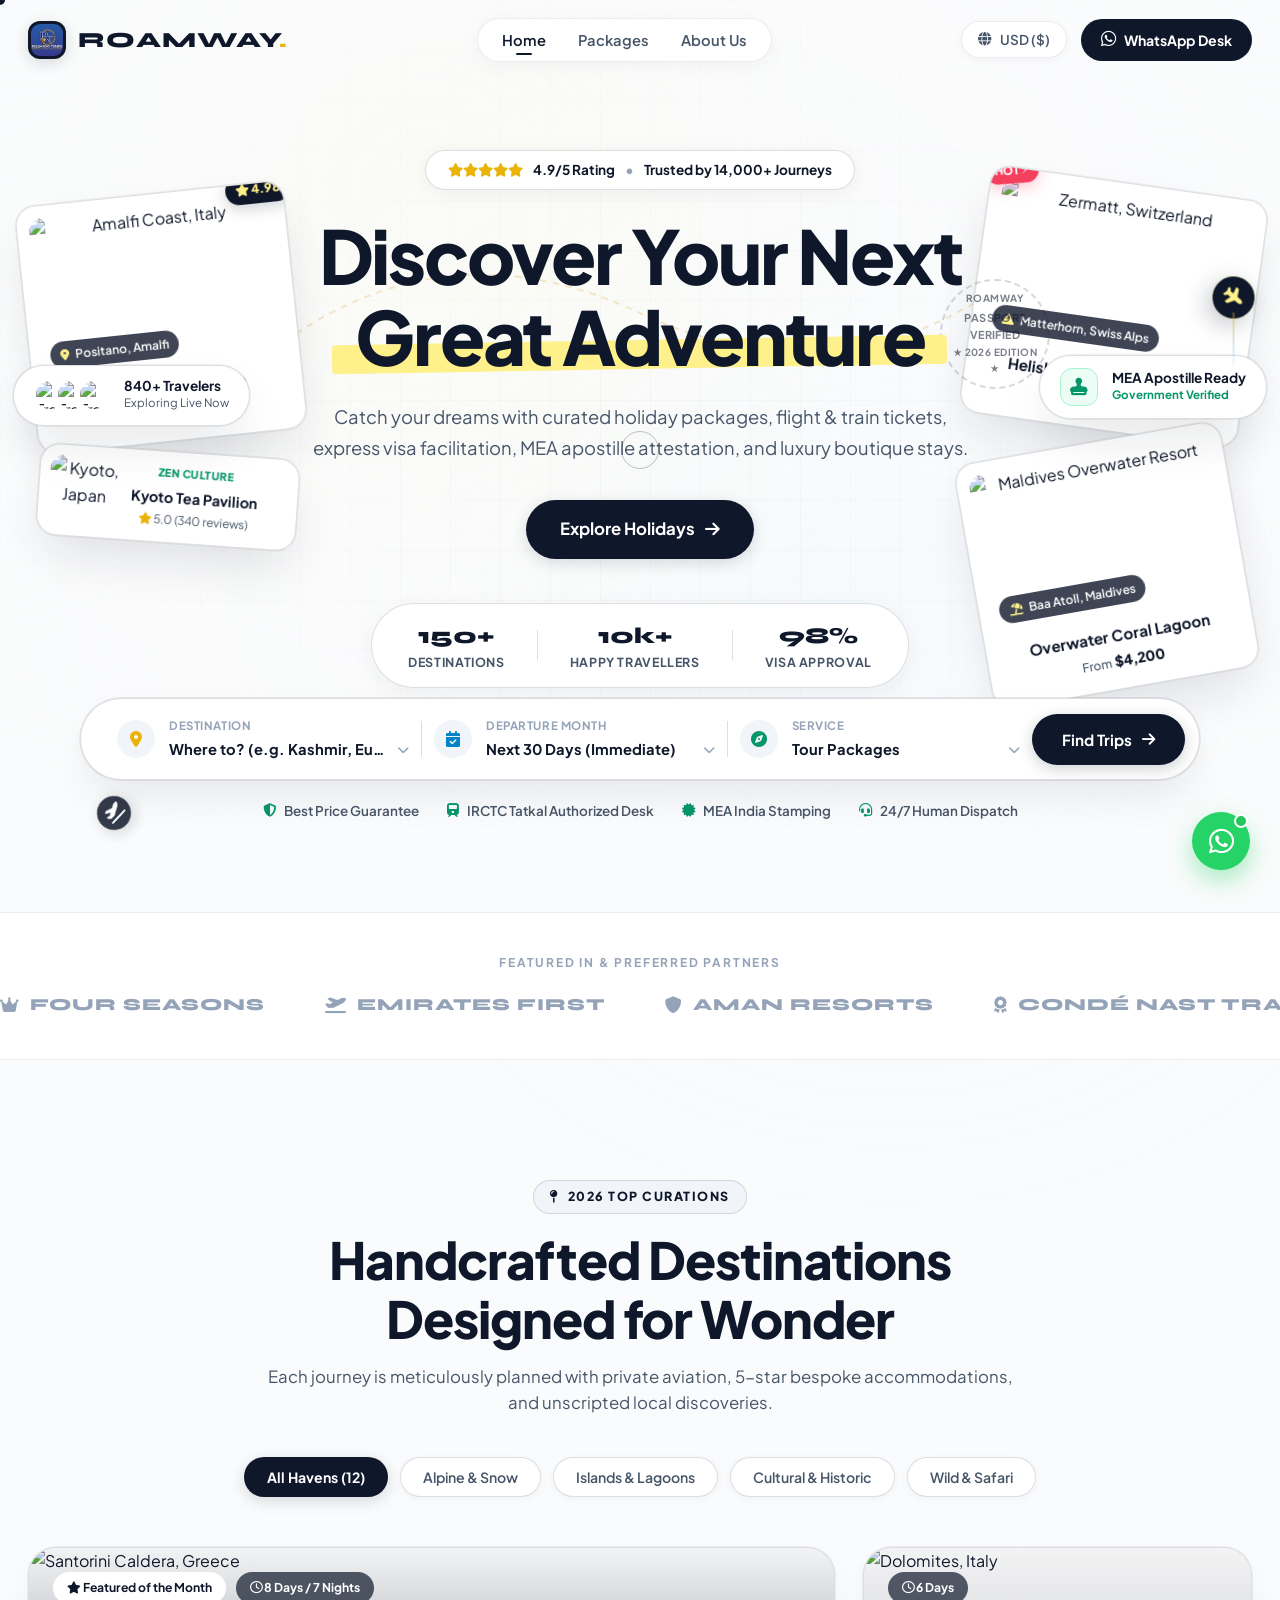
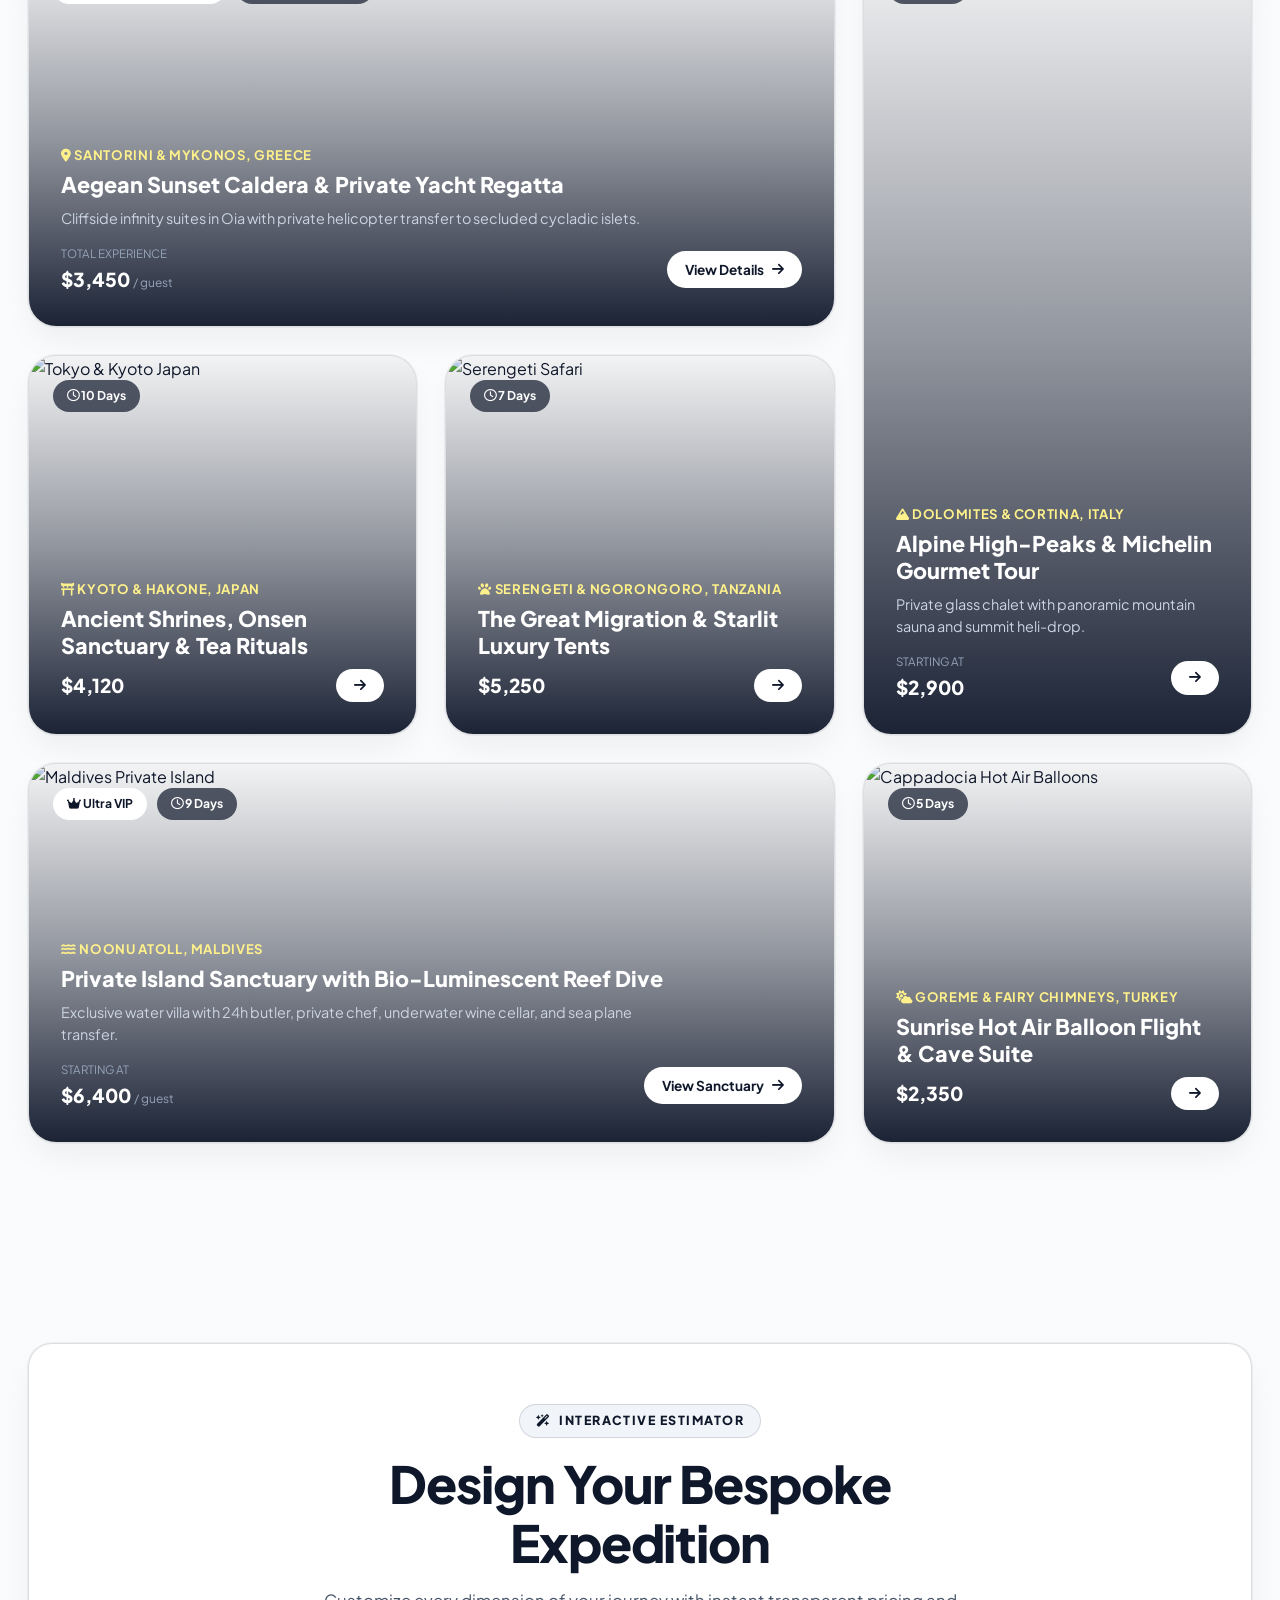
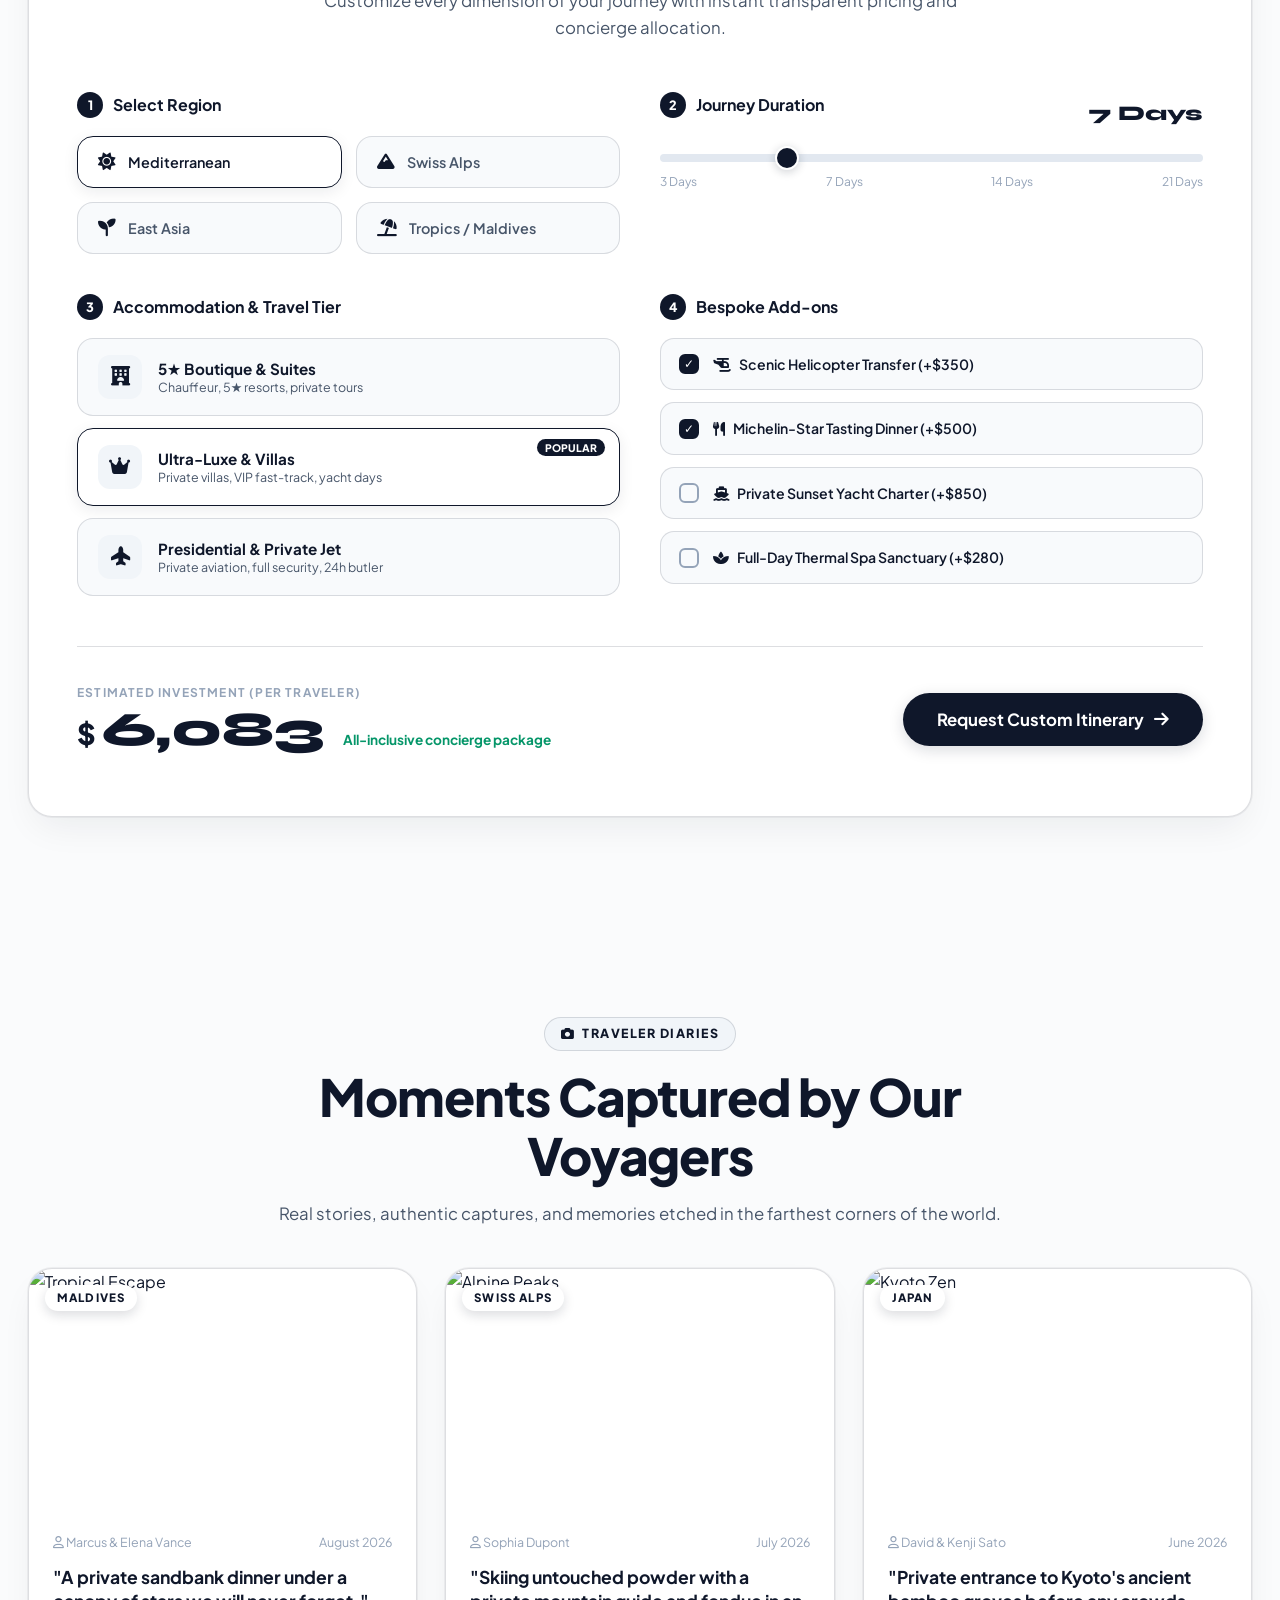
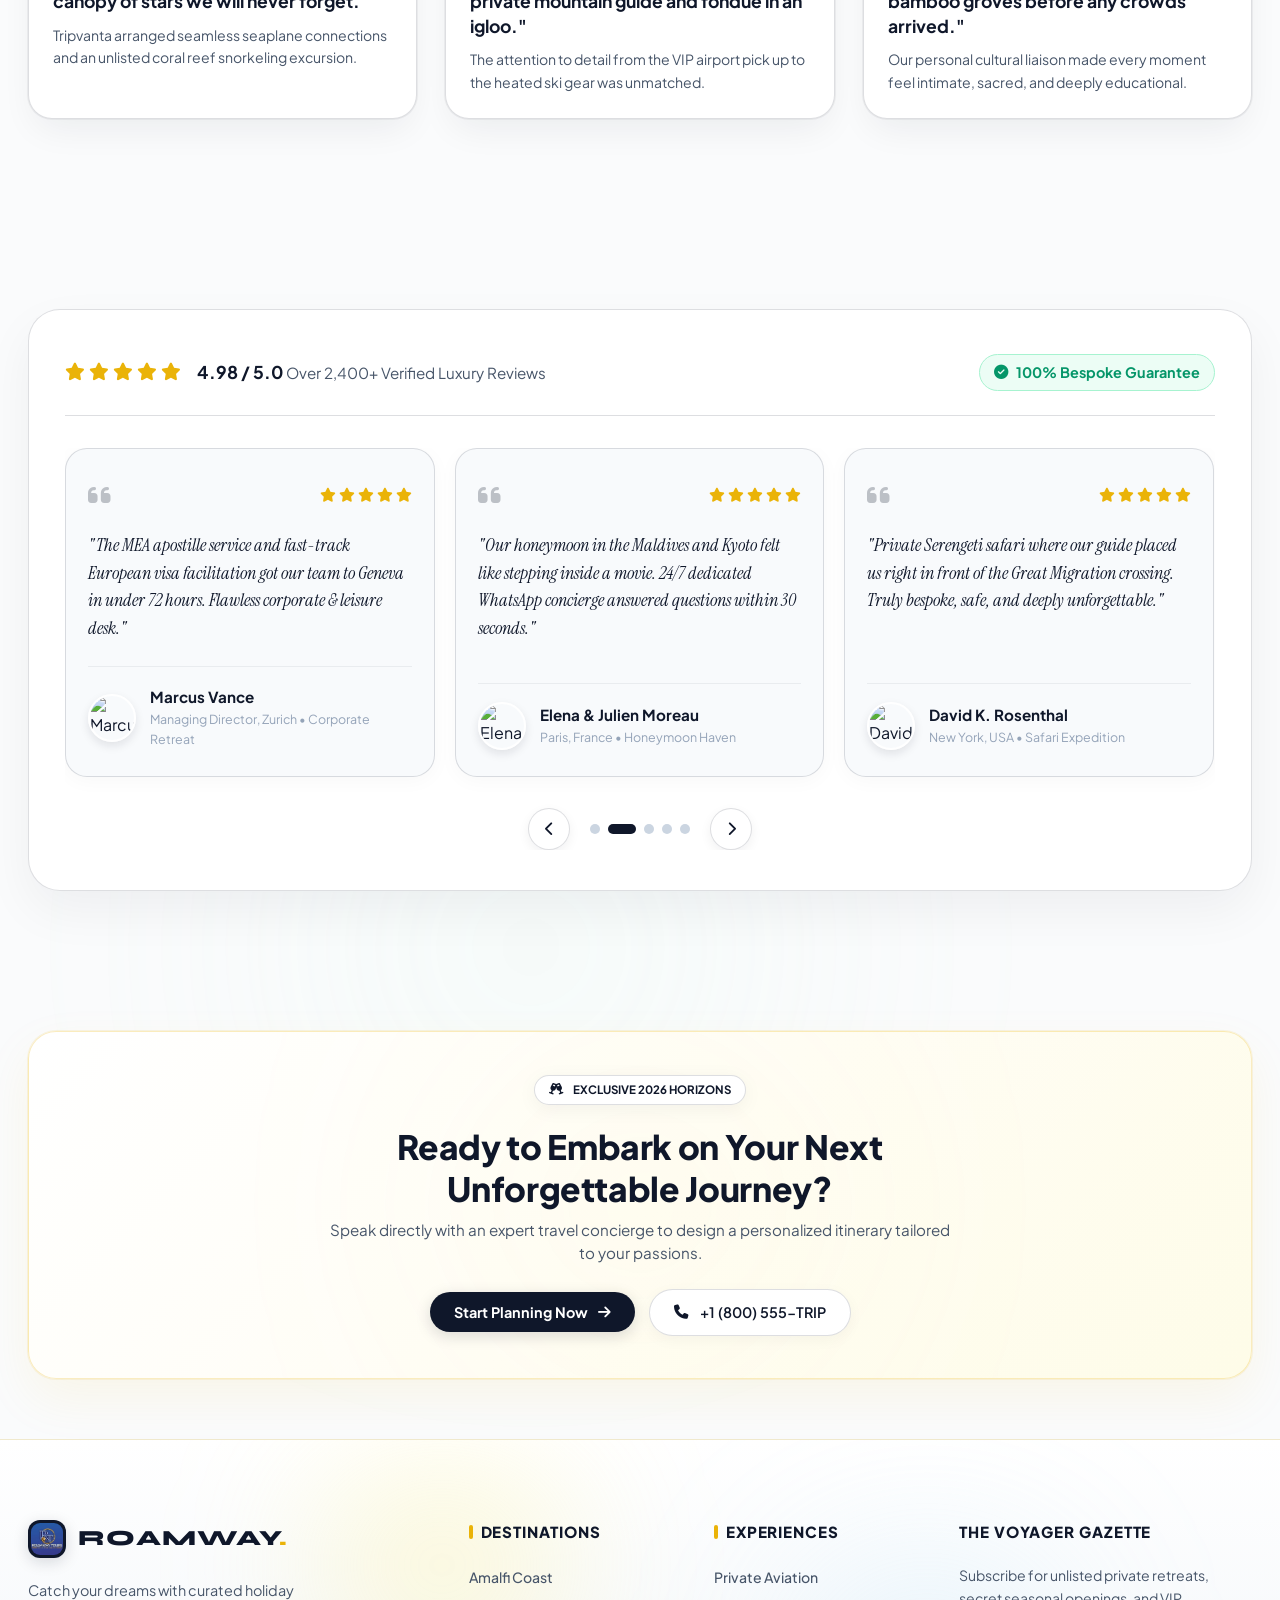
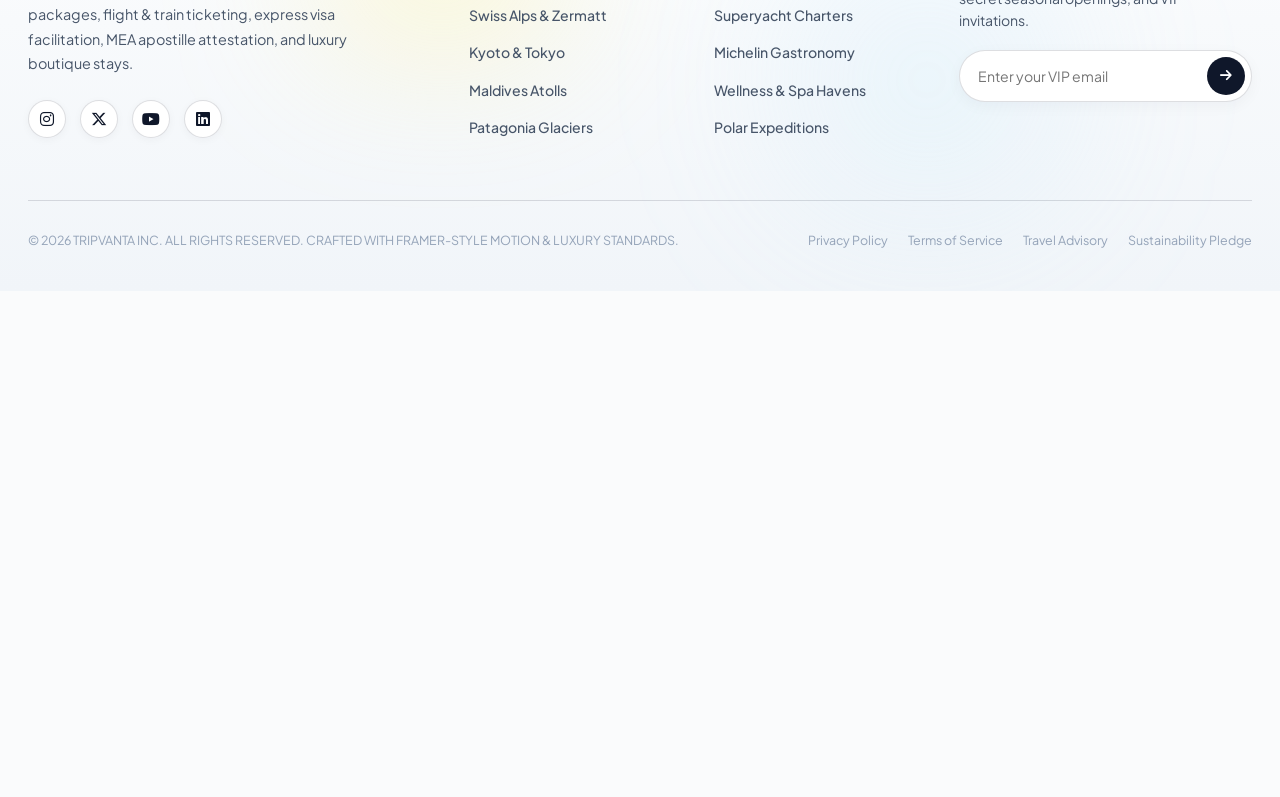
==== index.html @ 4d881d31 "feat: Roamway Tours luxury travel website with Framer-style motion, background video, and custom boo" ====
<!DOCTYPE html>
<html lang="en">
<head>
  <meta charset="UTF-8">
  <meta name="viewport" content="width=device-width, initial-scale=1.0">
  <title>TRIPVANTA — Beyond Ordinary Travel & Bespoke Expeditions</title>
  <meta name="description" content="Discover extraordinary luxury travel packages, curated adventures, and hidden escapes with Tripvanta's award-winning bespoke itinerary planning.">
  
  <!-- Google Fonts: Plus Jakarta Sans, Syne, Instrument Serif -->
  <link rel="preconnect" href="https://fonts.googleapis.com">
  <link rel="preconnect" href="https://fonts.gstatic.com" crossorigin>
  <link href="https://fonts.googleapis.com/css2?family=Instrument+Serif:ital@0;1&family=Plus+Jakarta+Sans:wght@300;400;500;600;700;800&family=Syne:wght@700;800&display=swap" rel="stylesheet">
  
  <!-- Font Awesome Icons -->
  <link rel="stylesheet" href="https://cdnjs.cloudflare.com/ajax/libs/font-awesome/6.5.1/css/all.min.css">
  
  <!-- Main Stylesheet -->
  <link rel="stylesheet" href="styles/main.css">
</head>
<body class="theme-light">
  <!-- Luxury Framer-Style Site Preloader -->
  <div class="site-preloader" id="sitePreloader">
    <div class="preloader-backdrop"></div>
    <div class="preloader-content">
      <div class="preloader-logo-wrap">
        <div class="preloader-compass preloader-img-symbol">
          <img src="assets/images/logo.png" alt="Roamway Tours Logo" class="preloader-logo-img">
        </div>
        <div class="preloader-ring"></div>
      </div>
      <div class="preloader-brand">
        <span>ROAMWAY</span><span class="preloader-dot">.</span>
      </div>
      <div class="preloader-tagline">CATCH YOUR DREAMS</div>
      <div class="preloader-progress-wrap">
        <div class="preloader-progress-bar" id="preloaderBar"></div>
      </div>
      <div class="preloader-counter" id="preloaderPercent">0%</div>
    </div>
  </div>

  <!-- Custom Magnetic Cursor -->
  <div class="custom-cursor" id="customCursor"></div>
  <div class="cursor-trail" id="cursorTrail"></div>

  <!-- Smooth Scroll-Driven Parallax Airplane Indicator -->
  <div class="scroll-parallax-plane-wrap" id="scrollPlaneWrap">
    <div class="parallax-plane-icon" id="parallaxPlaneIcon">
      <i class="fa-solid fa-plane"></i>
    </div>
    <div class="parallax-contrail" id="parallaxContrail"></div>
  </div>

  <!-- Floating Circular WhatsApp Icon Widget -->
  <a href="https://wa.me/" target="_blank" class="floating-whatsapp-circle" title="Chat on WhatsApp" aria-label="WhatsApp Concierge">
    <i class="fa-brands fa-whatsapp"></i>
    <span class="whatsapp-tooltip">Chat with Concierge</span>
    <span class="whatsapp-online-dot"></span>
  </a>

  <!-- Background Ambient Glow & Noise Layer -->
  <div class="ambient-glow glow-1"></div>
  <div class="ambient-glow glow-2"></div>
  <div class="ambient-glow glow-3"></div>
  <div class="bg-grid-pattern"></div>

  <!-- Navigation Header -->
  <header class="site-header" id="siteHeader">
    <div class="nav-container">
      <a href="index.html" class="brand-logo">
        <div class="logo-symbol logo-img-symbol">
          <img src="assets/images/logo.png" alt="Roamway Tours" class="brand-logo-img">
        </div>
        <span class="brand-name">ROAMWAY<span class="dot">.</span></span>
      </a>

      <nav class="main-nav">
        <ul class="nav-links">
          <li><a href="index.html" class="nav-link active">Home</a></li>
          <li><a href="#destinations" class="nav-link">Packages</a></li>
          <li><a href="packages.html" class="nav-link">About Us</a></li>
        </ul>
      </nav>

      <div class="header-actions">
        <button class="currency-btn" id="currencyToggle" title="Currency Selector">
          <i class="fa-solid fa-globe"></i>
          <span>USD ($)</span>
        </button>
        <a href="https://wa.me/" target="_blank" class="whatsapp-btn">
          <i class="fa-brands fa-whatsapp fa-lg"></i>
          <span>WhatsApp Desk</span>
        </a>
        <button class="mobile-menu-toggle" id="mobileMenuBtn" aria-label="Toggle navigation">
          <span></span>
          <span></span>
          <span></span>
        </button>
      </div>
    </div>
  </header>

  <!-- Mobile Drawer -->
  <div class="mobile-drawer" id="mobileDrawer">
    <div class="mobile-drawer-content">
      <ul class="mobile-nav-links">
        <li><a href="index.html" class="mobile-link">Home</a></li>
        <li><a href="#destinations" class="mobile-link">Packages</a></li>
        <li><a href="packages.html" class="mobile-link">About Us</a></li>
      </ul>
      <div class="mobile-drawer-cta">
        <a href="https://wa.me/" target="_blank" class="btn-primary w-full text-center">Plan My Trip</a>
      </div>
    </div>
  </div>

  <main>
    <!-- HERO SECTION WITH AUTOPLAY CINEMATIC VIDEO & MULTI-LAYER FLOATING PICTURES -->
    <section class="hero-section" id="heroSection">
      
      <!-- Autoplay Video Background Layer with Cinematic Overlay -->
      <div class="hero-video-wrapper">
        <video id="heroBgVideo" autoplay loop muted playsinline poster="https://images.unsplash.com/photo-1507525428034-b723cf961d3e?q=80&w=1600&auto=format&fit=crop">
          <source src="assets/videos/hero-travel.mp4" type="video/mp4">
        </video>
        <div class="hero-video-overlay"></div>
        <div class="hero-video-gradient-bottom"></div>
      </div>



      <!-- Animated Airplane Flight Path Loop -->
      <div class="airplane-flight-track">
        <svg class="flight-svg-path" viewBox="0 0 1200 400" fill="none" xmlns="http://www.w3.org/2000/svg">
          <path id="flightPath" d="M 50 350 Q 300 80, 600 220 T 1150 100" stroke="rgba(229, 184, 105, 0.4)" stroke-width="2.5" stroke-dasharray="8 8" />
        </svg>
        <div class="flight-plane" id="flightPlane">
          <i class="fa-solid fa-plane-departure"></i>
        </div>
        <div class="flight-pin pin-start"><i class="fa-solid fa-location-dot"></i></div>
        <div class="flight-pin pin-end"><i class="fa-solid fa-location-dot"></i></div>
      </div>

      <div class="hero-container">
        
        <!-- Center Hero Typography & Subheading -->
        <div class="hero-content">
          <div class="hero-badge animate-fade-in-up">
            <span style="color:#eab308;"><i class="fa-solid fa-star"></i><i class="fa-solid fa-star"></i><i class="fa-solid fa-star"></i><i class="fa-solid fa-star"></i><i class="fa-solid fa-star"></i></span>
            <strong>4.9/5 Rating</strong>
            <span style="color:#94a3b8;">•</span>
            <span>Trusted by 14,000+ Journeys</span>
          </div>
          
          <h1 class="hero-title animate-title">
            <span class="title-line">Discover Your Next</span>
            <span class="title-line highlight-serif">Great Adventure</span>
          </h1>

          <p class="hero-subtitle animate-fade-in-up delay-2">
            Catch your dreams with curated holiday packages, flight & train tickets, express visa facilitation, MEA apostille attestation, and luxury boutique stays.
          </p>

          <!-- Hero Action Buttons -->
          <div class="hero-cta-group animate-fade-in-up delay-3">
            <a href="#destinations" class="btn-primary btn-large">
              <span>Explore Holidays</span>
              <i class="fa-solid fa-arrow-right"></i>
            </a>
          </div>

          <!-- Hero Live Stat Bar -->
          <div class="hero-live-stats animate-fade-in-up delay-4">
            <div class="stat-item">
              <div class="stat-number"><span class="counter" data-target="150">0</span>+</div>
              <div class="stat-label">Destinations</div>
            </div>
            <div class="stat-divider"></div>
            <div class="stat-item">
              <div class="stat-number"><span class="counter" data-target="10">0</span>k+</div>
              <div class="stat-label">Happy Travellers</div>
            </div>
            <div class="stat-divider"></div>
            <div class="stat-item">
              <div class="stat-number"><span class="counter" data-target="98">0</span>%</div>
              <div class="stat-label">Visa Approval</div>
            </div>
          </div>
        </div>

        <!-- FLOATING PICTURES & 3D PARALLAX CARDS LAYER -->
        <div class="floating-scene" id="floatingScene">
          
          <!-- Floating Card 1: Top Left - Amalfi Coast Sunlit Polaroid -->
          <div class="floating-card float-anim-1 parallax-item card-amalfi" data-speed="2.5" data-rotate="-6">
            <div class="card-inner glass-card">
              <div class="card-image-wrap">
                <img src="https://images.unsplash.com/photo-1516483638261-f4dbaf036963?q=80&w=600&auto=format&fit=crop" alt="Amalfi Coast, Italy" loading="eager">
                <span class="location-tag"><i class="fa-solid fa-location-dot"></i> Positano, Amalfi</span>
              </div>
              <div class="card-meta">
                <div class="card-title">Cliffside Villa Escape</div>
                <div class="card-price"><span class="price-from">From</span> $2,480 <span class="per-person">/ person</span></div>
              </div>
              <div class="card-badge-pinned">
                <i class="fa-solid fa-star"></i> 4.98
              </div>
            </div>
          </div>

          <!-- Floating Card 2: Top Right - Swiss Alps Daylight Polaroid -->
          <div class="floating-card float-anim-2 parallax-item card-alps" data-speed="-2.0" data-rotate="8">
            <div class="card-inner glass-card">
              <div class="card-image-wrap">
                <img src="https://images.unsplash.com/photo-1506744038136-46273834b3fb?q=80&w=600&auto=format&fit=crop" alt="Zermatt, Switzerland" loading="eager">
                <span class="location-tag"><i class="fa-solid fa-mountain"></i> Matterhorn, Swiss Alps</span>
              </div>
              <div class="card-meta">
                <div class="card-title">Heliskiing & Glacier Chalet</div>
                <div class="card-price"><span class="price-from">From</span> $3,850</div>
              </div>
              <div class="floating-sticker">HOT ⚡</div>
            </div>
          </div>

          <!-- Floating Card 3: Mid-Left - Kyoto Bamboo Sanctuary -->
          <div class="floating-card float-anim-3 parallax-item card-kyoto" data-speed="1.8" data-rotate="4">
            <div class="card-inner glass-card compact-card">
              <div class="card-image-wrap">
                <img src="https://images.unsplash.com/photo-1493976040374-85c8e12f0c0e?q=80&w=500&auto=format&fit=crop" alt="Kyoto, Japan" loading="eager">
              </div>
              <div class="card-compact-details">
                <div class="pill-category">Zen Culture</div>
                <h4>Kyoto Tea Pavilion</h4>
                <div class="mini-rating"><i class="fa-solid fa-star"></i> 5.0 (340 reviews)</div>
              </div>
            </div>
          </div>

          <!-- Floating Card 4: Mid-Right - Sunlit Maldives Lagoon -->
          <div class="floating-card float-anim-4 parallax-item card-maldives" data-speed="-3.2" data-rotate="-10">
            <div class="card-inner glass-card">
              <div class="card-image-wrap">
                <img src="https://images.unsplash.com/photo-1507525428034-b723cf961d3e?q=80&w=600&auto=format&fit=crop" alt="Maldives Overwater Resort" loading="eager">
                <span class="location-tag"><i class="fa-solid fa-umbrella-beach"></i> Baa Atoll, Maldives</span>
              </div>
              <div class="card-meta">
                <div class="card-title">Overwater Coral Lagoon</div>
                <div class="card-price"><span class="price-from">From</span> $4,200</div>
              </div>
            </div>
          </div>

          <!-- Floating Micro-Badge 1: Active Travelers Badge -->
          <div class="floating-badge-widget float-anim-badge-1 parallax-item badge-travelers" data-speed="3.0">
            <div class="avatar-stack">
              <img src="https://images.unsplash.com/photo-1534528741775-53994a69daeb?q=80&w=120&auto=format&fit=crop" alt="Traveler 1">
              <img src="https://images.unsplash.com/photo-1507003211169-0a1dd7228f2d?q=80&w=120&auto=format&fit=crop" alt="Traveler 2">
              <img src="https://images.unsplash.com/photo-1517841905240-472988babdf9?q=80&w=120&auto=format&fit=crop" alt="Traveler 3">
            </div>
            <div class="badge-text">
              <strong>840+ Travelers</strong>
              <span>Exploring Live Now</span>
            </div>
          </div>

          <!-- Floating Micro-Badge 2: MEA Apostille & Government Verified -->
          <div class="floating-badge-widget float-anim-badge-2 parallax-item badge-passport" data-speed="-2.4">
            <div class="passport-icon-wrap" style="color:#059669; background:#ecfdf5; border-color:#a7f3d0;">
              <i class="fa-solid fa-stamp"></i>
            </div>
            <div class="badge-text">
              <strong style="color:#0f172a;">MEA Apostille Ready</strong>
              <span style="color:#059669; font-weight:700;">Government Verified</span>
            </div>
          </div>

          <!-- Floating Passport Stamp Decor -->
          <div class="floating-stamp float-anim-stamp parallax-item" data-speed="1.2">
            <div class="stamp-circle">
              <span>ROAMWAY</span>
              <strong>PASSPORT VERIFIED</strong>
              <span>★ 2026 EDITION ★</span>
            </div>
          </div>

        </div>

      </div>

      <!-- FLOATING GLASSMORPHIC BOOKING SEARCH BAR WITH CUSTOM INTERACTIVE DROPDOWNS -->
      <div class="hero-booking-dock" id="booking-section">
        <form class="glass-booking-bar" id="bookingSearchForm" onsubmit="event.preventDefault();">
          
          <!-- Custom Dropdown 1: Destination -->
          <div class="booking-field custom-dropdown-wrap" id="destDropdownWrap">
            <div class="field-icon"><i class="fa-solid fa-location-dot" style="color:#eab308;"></i></div>
            <div class="field-content dropdown-trigger" id="destTrigger" onclick="toggleCustomDropdown('destDropdown')">
              <label>DESTINATION</label>
              <div class="selected-val-wrap">
                <span class="selected-text" id="selectedDestText">Where to? (e.g. Kashmir, Europe, Bali)</span>
                <i class="fa-solid fa-chevron-down arrow-icon"></i>
              </div>
            </div>

            <!-- Custom Dropdown Menu -->
            <div class="custom-dropdown-panel" id="destDropdown">
              <div class="dropdown-search-box">
                <i class="fa-solid fa-magnifying-glass"></i>
                <input type="text" id="destSearchInput" placeholder="Search country, city, or haven..." oninput="filterDestList(this.value)">
              </div>
              <div class="dropdown-quick-tags">
                <button type="button" class="d-tag active" onclick="selectDest('all', 'Where to? (All Destinations)')">All</button>
                <button type="button" class="d-tag" onclick="selectDest('kashmir', 'Kashmir Valley & Gulmarg')">Kashmir</button>
                <button type="button" class="d-tag" onclick="selectDest('alps', 'Swiss Alps & Dolomites')">Swiss Alps</button>
                <button type="button" class="d-tag" onclick="selectDest('amalfi', 'Amalfi Coast, Italy')">Amalfi</button>
                <button type="button" class="d-tag" onclick="selectDest('maldives', 'Private Atoll, Maldives')">Maldives</button>
              </div>
              <ul class="dropdown-options-list" id="destOptionsList">
                <li class="dropdown-opt-item" onclick="selectDest('all', 'Where to? (All Destinations)')">
                  <div class="opt-icon"><i class="fa-solid fa-globe"></i></div>
                  <div class="opt-info">
                    <strong>All Curated Destinations</strong>
                    <span>Explore 150+ global havens & expeditions</span>
                  </div>
                  <span class="opt-badge">150+</span>
                </li>
                <li class="dropdown-opt-item" onclick="selectDest('amalfi', 'Amalfi Coast & Positano, Italy')">
                  <div class="opt-icon"><i class="fa-solid fa-sun"></i></div>
                  <div class="opt-info">
                    <strong>Amalfi Coast & Positano</strong>
                    <span>Italy • Mediterranean Cliffside Villa</span>
                  </div>
                  <span class="opt-badge gold">Popular</span>
                </li>
                <li class="dropdown-opt-item" onclick="selectDest('alps', 'Swiss Alps & Dolomites, Switzerland')">
                  <div class="opt-icon"><i class="fa-solid fa-mountain"></i></div>
                  <div class="opt-info">
                    <strong>Swiss Alps & Dolomites</strong>
                    <span>Switzerland • Glacier Chalets & Skiing</span>
                  </div>
                  <span class="opt-badge">Top Rated</span>
                </li>
                <li class="dropdown-opt-item" onclick="selectDest('kyoto', 'Kyoto & Tokyo Sanctuary, Japan')">
                  <div class="opt-icon"><i class="fa-solid fa-torii-gate"></i></div>
                  <div class="opt-info">
                    <strong>Kyoto & Tokyo</strong>
                    <span>Japan • Ancient Shrines & Onsen</span>
                  </div>
                  <span class="opt-badge green">Visa-Free</span>
                </li>
                <li class="dropdown-opt-item" onclick="selectDest('maldives', 'Private Atoll & Lagoon, Maldives')">
                  <div class="opt-icon"><i class="fa-solid fa-umbrella-beach"></i></div>
                  <div class="opt-info">
                    <strong>Maldives Private Island</strong>
                    <span>Indian Ocean • Overwater Coral Sanctuary</span>
                  </div>
                  <span class="opt-badge gold">Luxe</span>
                </li>
                <li class="dropdown-opt-item" onclick="selectDest('safari', 'Serengeti Migration, Tanzania')">
                  <div class="opt-icon"><i class="fa-solid fa-paw"></i></div>
                  <div class="opt-info">
                    <strong>Serengeti Safari</strong>
                    <span>Tanzania • Great Migration Tents</span>
                  </div>
                  <span class="opt-badge">Wild</span>
                </li>
                <li class="dropdown-opt-item" onclick="selectDest('cappadocia', 'Cappadocia Balloons, Turkey')">
                  <div class="opt-icon"><i class="fa-solid fa-cloud-sun"></i></div>
                  <div class="opt-info">
                    <strong>Cappadocia Hot Air Balloons</strong>
                    <span>Turkey • Cave Suite & Sunrise Flight</span>
                  </div>
                  <span class="opt-badge green">Trending</span>
                </li>
              </ul>
            </div>
          </div>

          <div class="booking-separator"></div>

          <!-- Custom Dropdown 2: Departure Month -->
          <div class="booking-field custom-dropdown-wrap" id="monthDropdownWrap">
            <div class="field-icon"><i class="fa-solid fa-calendar-check" style="color:#0284c7;"></i></div>
            <div class="field-content dropdown-trigger" id="monthTrigger" onclick="toggleCustomDropdown('monthDropdown')">
              <label>DEPARTURE MONTH</label>
              <div class="selected-val-wrap">
                <span class="selected-text" id="selectedMonthText">Next 30 Days (Immediate)</span>
                <i class="fa-solid fa-chevron-down arrow-icon"></i>
              </div>
            </div>

            <!-- Custom Month Dropdown Menu -->
            <div class="custom-dropdown-panel" id="monthDropdown">
              <div class="dropdown-panel-header">
                <strong>Select Travel Window</strong>
                <span>Flexible date guarantee</span>
              </div>
              <ul class="dropdown-options-list">
                <li class="dropdown-opt-item active" onclick="selectMonth('Next 30 Days (Immediate)')">
                  <div class="opt-icon"><i class="fa-solid fa-bolt"></i></div>
                  <div class="opt-info">
                    <strong>Next 30 Days (Immediate)</strong>
                    <span>Express departures with fast-track visa</span>
                  </div>
                  <span class="opt-badge green">Instant</span>
                </li>
                <li class="dropdown-opt-item" onclick="selectMonth('October 2026 (Autumn Season)')">
                  <div class="opt-icon"><i class="fa-solid fa-leaf"></i></div>
                  <div class="opt-info">
                    <strong>October 2026</strong>
                    <span>Golden Autumn & European Wine Harvest</span>
                  </div>
                </li>
                <li class="dropdown-opt-item" onclick="selectMonth('November 2026 (Tropical Escapes)')">
                  <div class="opt-icon"><i class="fa-solid fa-sun"></i></div>
                  <div class="opt-info">
                    <strong>November 2026</strong>
                    <span>Perfect Maldives & Middle East Weather</span>
                  </div>
                </li>
                <li class="dropdown-opt-item" onclick="selectMonth('December 2026 (Winter Snow & Holiday)')">
                  <div class="opt-icon"><i class="fa-solid fa-snowflake"></i></div>
                  <div class="opt-info">
                    <strong>December 2026</strong>
                    <span>Holiday Alpine Skiing & New Year Galas</span>
                  </div>
                  <span class="opt-badge gold">Peak</span>
                </li>
                <li class="dropdown-opt-item" onclick="selectMonth('Spring 2027 (Cherry Blossom)')">
                  <div class="opt-icon"><i class="fa-solid fa-seedling"></i></div>
                  <div class="opt-info">
                    <strong>Spring 2027</strong>
                    <span>Japan Cherry Blossoms & Mediterranean Spring</span>
                  </div>
                </li>
              </ul>
            </div>
          </div>

          <div class="booking-separator"></div>

          <!-- Custom Dropdown 3: Service Selection -->
          <div class="booking-field custom-dropdown-wrap" id="serviceDropdownWrap">
            <div class="field-icon"><i class="fa-solid fa-compass" style="color:#059669;"></i></div>
            <div class="field-content dropdown-trigger" id="serviceTrigger" onclick="toggleCustomDropdown('serviceDropdown')">
              <label>SERVICE</label>
              <div class="selected-val-wrap">
                <span class="selected-text" id="selectedServiceText">Tour Packages</span>
                <i class="fa-solid fa-chevron-down arrow-icon"></i>
              </div>
            </div>

            <!-- Custom Service Dropdown Menu -->
            <div class="custom-dropdown-panel" id="serviceDropdown">
              <div class="dropdown-panel-header">
                <strong>Select Service Category</strong>
                <span>All services include concierge dispatch</span>
              </div>
              <ul class="dropdown-options-list">
                <li class="dropdown-opt-item active" onclick="selectService('tour', 'Tour Packages')">
                  <div class="opt-icon"><i class="fa-solid fa-suitcase-rolling"></i></div>
                  <div class="opt-info">
                    <strong>Tour Packages</strong>
                    <span>Handcrafted 5★ all-inclusive itineraries</span>
                  </div>
                  <span class="opt-badge gold">Popular</span>
                </li>
                <li class="dropdown-opt-item" onclick="selectService('visa', 'Visa & MEA Apostille')">
                  <div class="opt-icon"><i class="fa-solid fa-passport"></i></div>
                  <div class="opt-info">
                    <strong>Visa & MEA Apostille</strong>
                    <span>Certified document stamping & fast-track e-visa</span>
                  </div>
                  <span class="opt-badge green">Verified</span>
                </li>
                <li class="dropdown-opt-item" onclick="selectService('flight', 'Flight & IRCTC Tickets')">
                  <div class="opt-icon"><i class="fa-solid fa-plane-up"></i></div>
                  <div class="opt-info">
                    <strong>Flight & Train Tickets</strong>
                    <span>Authorized Tatkal desk & private charters</span>
                  </div>
                </li>
                <li class="dropdown-opt-item" onclick="selectService('stays', 'Luxury Stays & Villas')">
                  <div class="opt-icon"><i class="fa-solid fa-hotel"></i></div>
                  <div class="opt-info">
                    <strong>Luxury Stays & Villas</strong>
                    <span>Private overwater chalets & cliffside suites</span>
                  </div>
                </li>
              </ul>
            </div>
          </div>

          <!-- Functional Search Button -->
          <button type="button" class="booking-search-btn" id="searchTripsBtn" onclick="executeSearchTrips()">
            <span>Find Trips</span>
            <i class="fa-solid fa-arrow-right"></i>
          </button>
        </form>

        <!-- Trust Badges below search bar -->
        <div class="hero-trust-row">
          <span><i class="fa-solid fa-shield-halved"></i> Best Price Guarantee</span>
          <span><i class="fa-solid fa-train"></i> IRCTC Tatkal Authorized Desk</span>
          <span><i class="fa-solid fa-certificate"></i> MEA India Stamping</span>
          <span><i class="fa-solid fa-headset"></i> 24/7 Human Dispatch</span>
        </div>
      </div>

    </section>

    <!-- LUXURY BRAND & MEDIA PARTNERS TICKER -->
    <section class="partners-marquee-section">
      <div class="marquee-tag">FEATURED IN & PREFERRED PARTNERS</div>
      <div class="marquee-track">
        <div class="marquee-content">
          <span class="marquee-item"><i class="fa-solid fa-crown"></i> FOUR SEASONS</span>
          <span class="marquee-item"><i class="fa-solid fa-plane-departure"></i> EMIRATES FIRST</span>
          <span class="marquee-item"><i class="fa-solid fa-shield"></i> AMAN RESORTS</span>
          <span class="marquee-item"><i class="fa-solid fa-award"></i> CONDÉ NAST TRAVELER</span>
          <span class="marquee-item"><i class="fa-solid fa-compass"></i> NATIONAL GEOGRAPHIC EXPEDITIONS</span>
          <span class="marquee-item"><i class="fa-solid fa-gem"></i> THE LEADING HOTELS OF THE WORLD</span>
          <span class="marquee-item"><i class="fa-solid fa-anchor"></i> RITZ-CARLTON YACHT COLLECTION</span>
        </div>
        <!-- Cloned for infinite loop -->
        <div class="marquee-content" aria-hidden="true">
          <span class="marquee-item"><i class="fa-solid fa-crown"></i> FOUR SEASONS</span>
          <span class="marquee-item"><i class="fa-solid fa-plane-departure"></i> EMIRATES FIRST</span>
          <span class="marquee-item"><i class="fa-solid fa-shield"></i> AMAN RESORTS</span>
          <span class="marquee-item"><i class="fa-solid fa-award"></i> CONDÉ NAST TRAVELER</span>
          <span class="marquee-item"><i class="fa-solid fa-compass"></i> NATIONAL GEOGRAPHIC EXPEDITIONS</span>
          <span class="marquee-item"><i class="fa-solid fa-gem"></i> THE LEADING HOTELS OF THE WORLD</span>
          <span class="marquee-item"><i class="fa-solid fa-anchor"></i> RITZ-CARLTON YACHT COLLECTION</span>
        </div>
      </div>
    </section>

    <!-- CURATED DESTINATIONS BENTO GRID -->
    <section class="destinations-section" id="destinations">
      <div class="section-container">
        
        <div class="section-header-wrap">
          <div class="section-badge"><i class="fa-solid fa-map-pin"></i> 2026 TOP CURATIONS</div>
          <h2 class="section-title">Handcrafted Destinations Designed for Wonder</h2>
          <p class="section-desc">Each journey is meticulously planned with private aviation, 5-star bespoke accommodations, and unscripted local discoveries.</p>
        </div>

        <!-- Destination Filter Pills -->
        <div class="filter-pills-bar">
          <button class="filter-pill active" data-filter="all">All Havens (12)</button>
          <button class="filter-pill" data-filter="alpine">Alpine & Snow</button>
          <button class="filter-pill" data-filter="island">Islands & Lagoons</button>
          <button class="filter-pill" data-filter="cultural">Cultural & Historic</button>
          <button class="filter-pill" data-filter="wild">Wild & Safari</button>
        </div>

        <!-- Bento Grid Layout -->
        <div class="bento-grid" id="destinationsGrid">
          
          <!-- Bento Card 1 (Large Feature Card) -->
          <div class="bento-card bento-large card-interactive" data-category="island" data-id="santorini">
            <div class="bento-img-container">
              <img src="https://images.unsplash.com/photo-1570077188670-e3a8d69ac5ff?q=80&w=1000&auto=format&fit=crop" alt="Santorini Caldera, Greece" loading="lazy">
              <div class="img-overlay-gradient"></div>
            </div>
            <div class="bento-top-badges">
              <span class="pill-luxe"><i class="fa-solid fa-star"></i> Featured of the Month</span>
              <span class="pill-duration"><i class="fa-regular fa-clock"></i> 8 Days / 7 Nights</span>
            </div>
            <div class="bento-content">
              <div class="destination-geo"><i class="fa-solid fa-location-dot"></i> Santorini & Mykonos, Greece</div>
              <h3 class="bento-title">Aegean Sunset Caldera & Private Yacht Regatta</h3>
              <p class="bento-snippet">Cliffside infinity suites in Oia with private helicopter transfer to secluded cycladic islets.</p>
              <div class="bento-footer">
                <div class="price-box">
                  <span class="label">Total Experience</span>
                  <span class="price">$3,450 <span>/ guest</span></span>
                </div>
                <button class="btn-quick-book" onclick="openTripModal('santorini')">
                  <span>View Details</span>
                  <i class="fa-solid fa-arrow-right"></i>
                </button>
              </div>
            </div>
          </div>

          <!-- Bento Card 2 (Vertical Card) -->
          <div class="bento-card bento-tall card-interactive" data-category="alpine" data-id="alps">
            <div class="bento-img-container">
              <img src="https://images.unsplash.com/photo-1530122037265-a5f1f91d3b99?q=80&w=800&auto=format&fit=crop" alt="Dolomites, Italy" loading="lazy">
              <div class="img-overlay-gradient"></div>
            </div>
            <div class="bento-top-badges">
              <span class="pill-duration"><i class="fa-regular fa-clock"></i> 6 Days</span>
            </div>
            <div class="bento-content">
              <div class="destination-geo"><i class="fa-solid fa-mountain"></i> Dolomites & Cortina, Italy</div>
              <h3 class="bento-title">Alpine High-Peaks & Michelin Gourmet Tour</h3>
              <p class="bento-snippet">Private glass chalet with panoramic mountain sauna and summit heli-drop.</p>
              <div class="bento-footer">
                <div class="price-box">
                  <span class="label">Starting at</span>
                  <span class="price">$2,900</span>
                </div>
                <button class="btn-quick-book" onclick="openTripModal('alps')">
                  <i class="fa-solid fa-arrow-right"></i>
                </button>
              </div>
            </div>
          </div>

          <!-- Bento Card 3 (Standard Card) -->
          <div class="bento-card card-interactive" data-category="cultural" data-id="kyoto">
            <div class="bento-img-container">
              <img src="https://images.unsplash.com/photo-1503899036084-c55cdd92da26?q=80&w=800&auto=format&fit=crop" alt="Tokyo & Kyoto Japan" loading="lazy">
              <div class="img-overlay-gradient"></div>
            </div>
            <div class="bento-top-badges">
              <span class="pill-duration"><i class="fa-regular fa-clock"></i> 10 Days</span>
            </div>
            <div class="bento-content">
              <div class="destination-geo"><i class="fa-solid fa-torii-gate"></i> Kyoto & Hakone, Japan</div>
              <h3 class="bento-title">Ancient Shrines, Onsen Sanctuary & Tea Rituals</h3>
              <div class="bento-footer">
                <div class="price-box">
                  <span class="price">$4,120</span>
                </div>
                <button class="btn-quick-book" onclick="openTripModal('kyoto')">
                  <i class="fa-solid fa-arrow-right"></i>
                </button>
              </div>
            </div>
          </div>

          <!-- Bento Card 4 (Standard Card) -->
          <div class="bento-card card-interactive" data-category="wild" data-id="safari">
            <div class="bento-img-container">
              <img src="https://images.unsplash.com/photo-1516426122078-c23e76319801?q=80&w=800&auto=format&fit=crop" alt="Serengeti Safari" loading="lazy">
              <div class="img-overlay-gradient"></div>
            </div>
            <div class="bento-top-badges">
              <span class="pill-duration"><i class="fa-regular fa-clock"></i> 7 Days</span>
            </div>
            <div class="bento-content">
              <div class="destination-geo"><i class="fa-solid fa-paw"></i> Serengeti & Ngorongoro, Tanzania</div>
              <h3 class="bento-title">The Great Migration & Starlit Luxury Tents</h3>
              <div class="bento-footer">
                <div class="price-box">
                  <span class="price">$5,250</span>
                </div>
                <button class="btn-quick-book" onclick="openTripModal('safari')">
                  <i class="fa-solid fa-arrow-right"></i>
                </button>
              </div>
            </div>
          </div>

          <!-- Bento Card 5 (Wide Feature Card) -->
          <div class="bento-card bento-wide card-interactive" data-category="island" data-id="maldives">
            <div class="bento-img-container">
              <img src="https://images.unsplash.com/photo-1540555700478-4be289fbecef?q=80&w=1000&auto=format&fit=crop" alt="Maldives Private Island" loading="lazy">
              <div class="img-overlay-gradient"></div>
            </div>
            <div class="bento-top-badges">
              <span class="pill-luxe"><i class="fa-solid fa-crown"></i> Ultra VIP</span>
              <span class="pill-duration"><i class="fa-regular fa-clock"></i> 9 Days</span>
            </div>
            <div class="bento-content">
              <div class="destination-geo"><i class="fa-solid fa-water"></i> Noonu Atoll, Maldives</div>
              <h3 class="bento-title">Private Island Sanctuary with Bio-Luminescent Reef Dive</h3>
              <p class="bento-snippet">Exclusive water villa with 24h butler, private chef, underwater wine cellar, and sea plane transfer.</p>
              <div class="bento-footer">
                <div class="price-box">
                  <span class="label">Starting at</span>
                  <span class="price">$6,400 <span>/ guest</span></span>
                </div>
                <button class="btn-quick-book" onclick="openTripModal('maldives')">
                  <span>View Sanctuary</span>
                  <i class="fa-solid fa-arrow-right"></i>
                </button>
              </div>
            </div>
          </div>

          <!-- Bento Card 6 (Cappadocia Hot Air Balloons) -->
          <div class="bento-card card-interactive" data-category="cultural" data-id="cappadocia">
            <div class="bento-img-container">
              <img src="https://images.unsplash.com/photo-1527838832700-5059252407fa?q=80&w=800&auto=format&fit=crop" alt="Cappadocia Hot Air Balloons" loading="lazy">
              <div class="img-overlay-gradient"></div>
            </div>
            <div class="bento-top-badges">
              <span class="pill-duration"><i class="fa-regular fa-clock"></i> 5 Days</span>
            </div>
            <div class="bento-content">
              <div class="destination-geo"><i class="fa-solid fa-cloud-sun"></i> Goreme & Fairy Chimneys, Turkey</div>
              <h3 class="bento-title">Sunrise Hot Air Balloon Flight & Cave Suite</h3>
              <div class="bento-footer">
                <div class="price-box">
                  <span class="price">$2,350</span>
                </div>
                <button class="btn-quick-book" onclick="openTripModal('cappadocia')">
                  <i class="fa-solid fa-arrow-right"></i>
                </button>
              </div>
            </div>
          </div>

        </div>

      </div>
    </section>

    <!-- INTERACTIVE BESPOKE TRIP PLANNER / ESTIMATOR -->
    <section class="planner-section" id="planner">
      <div class="section-container">
        <div class="planner-wrapper glass-card">
          <div class="planner-header">
            <div class="section-badge"><i class="fa-solid fa-wand-magic-sparkles"></i> INTERACTIVE ESTIMATOR</div>
            <h2 class="section-title text-center">Design Your Bespoke Expedition</h2>
            <p class="section-desc text-center">Customize every dimension of your journey with instant transparent pricing and concierge allocation.</p>
          </div>

          <div class="planner-grid">
            <!-- Step 1: Destination Region -->
            <div class="planner-option-group">
              <label class="option-title"><span class="step-num">1</span> Select Region</label>
              <div class="option-cards-row" id="regionSelector">
                <button type="button" class="choice-card active" data-region="mediterranean" data-multiplier="1.15">
                  <i class="fa-solid fa-sun"></i>
                  <span>Mediterranean</span>
                </button>
                <button type="button" class="choice-card" data-region="alps" data-multiplier="1.25">
                  <i class="fa-solid fa-mountain"></i>
                  <span>Swiss Alps</span>
                </button>
                <button type="button" class="choice-card" data-region="asia" data-multiplier="1.0">
                  <i class="fa-solid fa-seedling"></i>
                  <span>East Asia</span>
                </button>
                <button type="button" class="choice-card" data-region="tropics" data-multiplier="1.4">
                  <i class="fa-solid fa-umbrella-beach"></i>
                  <span>Tropics / Maldives</span>
                </button>
              </div>
            </div>

            <!-- Step 2: Duration Slider -->
            <div class="planner-option-group">
              <div class="slider-header">
                <label class="option-title"><span class="step-num">2</span> Journey Duration</label>
                <span class="slider-value-display" id="durationValue">7 Days</span>
              </div>
              <input type="range" class="custom-range" id="durationSlider" min="3" max="21" value="7" step="1">
              <div class="range-labels">
                <span>3 Days</span>
                <span>7 Days</span>
                <span>14 Days</span>
                <span>21 Days</span>
              </div>
            </div>

            <!-- Step 3: Luxury Tier -->
            <div class="planner-option-group">
              <label class="option-title"><span class="step-num">3</span> Accommodation & Travel Tier</label>
              <div class="tier-cards-row" id="tierSelector">
                <button type="button" class="tier-card" data-tier="luxury" data-base="380">
                  <div class="tier-icon"><i class="fa-solid fa-hotel"></i></div>
                  <div class="tier-info">
                    <strong>5★ Boutique & Suites</strong>
                    <span>Chauffeur, 5★ resorts, private tours</span>
                  </div>
                </button>
                <button type="button" class="tier-card active" data-tier="ultra" data-base="650">
                  <div class="tier-badge-recommended">POPULAR</div>
                  <div class="tier-icon"><i class="fa-solid fa-crown"></i></div>
                  <div class="tier-info">
                    <strong>Ultra-Luxe & Villas</strong>
                    <span>Private villas, VIP fast-track, yacht days</span>
                  </div>
                </button>
                <button type="button" class="tier-card" data-tier="presidential" data-base="1100">
                  <div class="tier-icon"><i class="fa-solid fa-plane-up"></i></div>
                  <div class="tier-info">
                    <strong>Presidential & Private Jet</strong>
                    <span>Private aviation, full security, 24h butler</span>
                  </div>
                </button>
              </div>
            </div>

            <!-- Step 4: Add-on Experiences -->
            <div class="planner-option-group">
              <label class="option-title"><span class="step-num">4</span> Bespoke Add-ons</label>
              <div class="addons-grid" id="addonsSelector">
                <label class="addon-checkbox-label">
                  <input type="checkbox" value="350" checked>
                  <span class="checkbox-box"></span>
                  <span class="addon-title"><i class="fa-solid fa-helicopter"></i> Scenic Helicopter Transfer (+$350)</span>
                </label>
                <label class="addon-checkbox-label">
                  <input type="checkbox" value="500" checked>
                  <span class="checkbox-box"></span>
                  <span class="addon-title"><i class="fa-solid fa-utensils"></i> Michelin-Star Tasting Dinner (+$500)</span>
                </label>
                <label class="addon-checkbox-label">
                  <input type="checkbox" value="850">
                  <span class="checkbox-box"></span>
                  <span class="addon-title"><i class="fa-solid fa-ship"></i> Private Sunset Yacht Charter (+$850)</span>
                </label>
                <label class="addon-checkbox-label">
                  <input type="checkbox" value="280">
                  <span class="checkbox-box"></span>
                  <span class="addon-title"><i class="fa-solid fa-spa"></i> Full-Day Thermal Spa Sanctuary (+$280)</span>
                </label>
              </div>
            </div>

          </div>

          <!-- Planner Summary & Dynamic Estimate Box -->
          <div class="planner-summary-footer">
            <div class="summary-left">
              <div class="summary-caption">ESTIMATED INVESTMENT (PER TRAVELER)</div>
              <div class="live-price-wrap">
                <span class="currency-symbol">$</span>
                <span class="dynamic-price-number" id="estimatedPrice">5,400</span>
                <span class="all-inclusive-tag">All-inclusive concierge package</span>
              </div>
            </div>
            <div class="summary-right">
              <button class="btn-primary btn-large glow-button" id="confirmCustomTripBtn">
                <span>Request Custom Itinerary</span>
                <i class="fa-solid fa-arrow-right"></i>
              </button>
            </div>
          </div>

        </div>
      </div>
    </section>

    <!-- FLOATING TRAVEL JOURNAL / STORIES -->
    <section class="journal-section" id="stories">
      <div class="section-container">
        
        <div class="section-header-wrap">
          <div class="section-badge"><i class="fa-solid fa-camera"></i> TRAVELER DIARIES</div>
          <h2 class="section-title">Moments Captured by Our Voyagers</h2>
          <p class="section-desc">Real stories, authentic captures, and memories etched in the farthest corners of the world.</p>
        </div>

        <div class="journal-grid">
          
          <div class="journal-card story-1">
            <div class="journal-img-box">
              <img src="https://images.unsplash.com/photo-1507525428034-b723cf961d3e?q=80&w=800&auto=format&fit=crop" alt="Tropical Escape">
              <span class="story-category">MALDIVES</span>
            </div>
            <div class="journal-body">
              <div class="journal-meta">
                <span class="journal-author"><i class="fa-regular fa-user"></i> Marcus & Elena Vance</span>
                <span class="journal-date">August 2026</span>
              </div>
              <h3>"A private sandbank dinner under a canopy of stars we will never forget."</h3>
              <p>Tripvanta arranged seamless seaplane connections and an unlisted coral reef snorkeling excursion.</p>
            </div>
          </div>

          <div class="journal-card story-2">
            <div class="journal-img-box">
              <img src="https://images.unsplash.com/photo-1464822759023-fed622ff2c3b?q=80&w=800&auto=format&fit=crop" alt="Alpine Peaks">
              <span class="story-category">SWISS ALPS</span>
            </div>
            <div class="journal-body">
              <div class="journal-meta">
                <span class="journal-author"><i class="fa-regular fa-user"></i> Sophia Dupont</span>
                <span class="journal-date">July 2026</span>
              </div>
              <h3>"Skiing untouched powder with a private mountain guide and fondue in an igloo."</h3>
              <p>The attention to detail from the VIP airport pick up to the heated ski gear was unmatched.</p>
            </div>
          </div>

          <div class="journal-card story-3">
            <div class="journal-img-box">
              <img src="https://images.unsplash.com/photo-1493976040374-85c8e12f0c0e?q=80&w=800&auto=format&fit=crop" alt="Kyoto Zen">
              <span class="story-category">JAPAN</span>
            </div>
            <div class="journal-body">
              <div class="journal-meta">
                <span class="journal-author"><i class="fa-regular fa-user"></i> David & Kenji Sato</span>
                <span class="journal-date">June 2026</span>
              </div>
              <h3>"Private entrance to Kyoto's ancient bamboo groves before any crowds arrived."</h3>
              <p>Our personal cultural liaison made every moment feel intimate, sacred, and deeply educational.</p>
            </div>
          </div>

        </div>

      </div>
    </section>

    <!-- TESTIMONIALS & TRUST PROOF -->
    <section class="reviews-section" id="reviews">
      <div class="section-container">
        
        <div class="reviews-banner glass-card">
          <div class="reviews-top-row">
            <div class="trust-score">
              <div class="stars"><i class="fa-solid fa-star"></i><i class="fa-solid fa-star"></i><i class="fa-solid fa-star"></i><i class="fa-solid fa-star"></i><i class="fa-solid fa-star"></i></div>
              <div class="score-text"><strong>4.98 / 5.0</strong> Over 2,400+ Verified Luxury Reviews</div>
            </div>
            <div class="verified-badge">
              <i class="fa-solid fa-circle-check"></i> 100% Bespoke Guarantee
            </div>
          </div>

          <!-- Multi-Card Auto-Sliding Testimonials Carousel -->
          <div class="testimonials-carousel-wrapper">
            <div class="testimonials-track" id="testimonialsTrack">
              
              <!-- Slide 1 -->
              <div class="testimonial-slide-card glass-card">
                <div class="slide-header">
                  <div class="quote-icon"><i class="fa-solid fa-quote-left"></i></div>
                  <div class="stars-mini"><i class="fa-solid fa-star"></i><i class="fa-solid fa-star"></i><i class="fa-solid fa-star"></i><i class="fa-solid fa-star"></i><i class="fa-solid fa-star"></i></div>
                </div>
                <p class="quote-text">
                  "Tripvanta transformed how our family travels. From the private catamaran in Capri to helicopter transfers in Zermatt, every transition was frictionless perfection."
                </p>
                <div class="reviewer-info">
                  <img src="https://images.unsplash.com/photo-1534528741775-53994a69daeb?q=80&w=150&auto=format&fit=crop" alt="Lady Victoria Sterling">
                  <div>
                    <div class="reviewer-name">Lady Victoria Sterling</div>
                    <div class="reviewer-title">London, UK • 4 Expeditions Booked</div>
                  </div>
                </div>
              </div>

              <!-- Slide 2 -->
              <div class="testimonial-slide-card glass-card">
                <div class="slide-header">
                  <div class="quote-icon"><i class="fa-solid fa-quote-left"></i></div>
                  <div class="stars-mini"><i class="fa-solid fa-star"></i><i class="fa-solid fa-star"></i><i class="fa-solid fa-star"></i><i class="fa-solid fa-star"></i><i class="fa-solid fa-star"></i></div>
                </div>
                <p class="quote-text">
                  "The MEA apostille service and fast-track European visa facilitation got our team to Geneva in under 72 hours. Flawless corporate & leisure desk."
                </p>
                <div class="reviewer-info">
                  <img src="https://images.unsplash.com/photo-1507003211169-0a1dd7228f2d?q=80&w=150&auto=format&fit=crop" alt="Marcus Vance">
                  <div>
                    <div class="reviewer-name">Marcus Vance</div>
                    <div class="reviewer-title">Managing Director, Zurich • Corporate Retreat</div>
                  </div>
                </div>
              </div>

              <!-- Slide 3 -->
              <div class="testimonial-slide-card glass-card">
                <div class="slide-header">
                  <div class="quote-icon"><i class="fa-solid fa-quote-left"></i></div>
                  <div class="stars-mini"><i class="fa-solid fa-star"></i><i class="fa-solid fa-star"></i><i class="fa-solid fa-star"></i><i class="fa-solid fa-star"></i><i class="fa-solid fa-star"></i></div>
                </div>
                <p class="quote-text">
                  "Our honeymoon in the Maldives and Kyoto felt like stepping inside a movie. 24/7 dedicated WhatsApp concierge answered questions within 30 seconds."
                </p>
                <div class="reviewer-info">
                  <img src="https://images.unsplash.com/photo-1517841905240-472988babdf9?q=80&w=150&auto=format&fit=crop" alt="Elena & Julien Moreau">
                  <div>
                    <div class="reviewer-name">Elena & Julien Moreau</div>
                    <div class="reviewer-title">Paris, France • Honeymoon Haven</div>
                  </div>
                </div>
              </div>

              <!-- Slide 4 -->
              <div class="testimonial-slide-card glass-card">
                <div class="slide-header">
                  <div class="quote-icon"><i class="fa-solid fa-quote-left"></i></div>
                  <div class="stars-mini"><i class="fa-solid fa-star"></i><i class="fa-solid fa-star"></i><i class="fa-solid fa-star"></i><i class="fa-solid fa-star"></i><i class="fa-solid fa-star"></i></div>
                </div>
                <p class="quote-text">
                  "Private Serengeti safari where our guide placed us right in front of the Great Migration crossing. Truly bespoke, safe, and deeply unforgettable."
                </p>
                <div class="reviewer-info">
                  <img src="https://images.unsplash.com/photo-1500648767791-00dcc994a43e?q=80&w=150&auto=format&fit=crop" alt="David K. Rosenthal">
                  <div>
                    <div class="reviewer-name">David K. Rosenthal</div>
                    <div class="reviewer-title">New York, USA • Safari Expedition</div>
                  </div>
                </div>
              </div>

              <!-- Slide 5 -->
              <div class="testimonial-slide-card glass-card">
                <div class="slide-header">
                  <div class="quote-icon"><i class="fa-solid fa-quote-left"></i></div>
                  <div class="stars-mini"><i class="fa-solid fa-star"></i><i class="fa-solid fa-star"></i><i class="fa-solid fa-star"></i><i class="fa-solid fa-star"></i><i class="fa-solid fa-star"></i></div>
                </div>
                <p class="quote-text">
                  "Instant Tatkal train confirmations and luxury palace hotel bookings in Kashmir & Rajasthan. Roamway Tours handles every tiny detail like clockwork."
                </p>
                <div class="reviewer-info">
                  <img src="https://images.unsplash.com/photo-1573496359142-b8d87734a5a2?q=80&w=150&auto=format&fit=crop" alt="Ananya Sharma">
                  <div>
                    <div class="reviewer-name">Dr. Ananya Sharma</div>
                    <div class="reviewer-title">Mumbai, India • Royal Heritage Tour</div>
                  </div>
                </div>
              </div>

            </div>

            <!-- Autoslide Controls & Indicators -->
            <div class="testimonials-controls">
              <button type="button" class="t-ctrl-btn" id="prevTestimonialBtn" title="Previous Review">
                <i class="fa-solid fa-chevron-left"></i>
              </button>
              <div class="testimonials-dots" id="testimonialsDots">
                <button type="button" class="t-dot active" data-index="0"></button>
                <button type="button" class="t-dot" data-index="1"></button>
                <button type="button" class="t-dot" data-index="2"></button>
                <button type="button" class="t-dot" data-index="3"></button>
                <button type="button" class="t-dot" data-index="4"></button>
              </div>
              <button type="button" class="t-ctrl-btn" id="nextTestimonialBtn" title="Next Review">
                <i class="fa-solid fa-chevron-right"></i>
              </button>
            </div>
          </div>

        </div>

      </div>
    </section>

    <!-- CTA HERO BANNER -->
    <section class="cta-banner-section">
      <div class="section-container">
        <div class="cta-box glass-card">
          <div class="ambient-glow glow-cta"></div>
          <div class="cta-content">
            <span class="hero-badge"><i class="fa-solid fa-champagne-glasses"></i> EXCLUSIVE 2026 HORIZONS</span>
            <h2>Ready to Embark on Your Next Unforgettable Journey?</h2>
            <p>Speak directly with an expert travel concierge to design a personalized itinerary tailored to your passions.</p>
            <div class="cta-buttons">
              <button class="btn-primary btn-large glow-button" onclick="document.getElementById('booking-section').scrollIntoView({behavior: 'smooth'})">
                <span>Start Planning Now</span>
                <i class="fa-solid fa-arrow-right"></i>
              </button>
              <a href="tel:+18005558747" class="btn-secondary btn-large">
                <i class="fa-solid fa-phone"></i>
                <span>+1 (800) 555-TRIP</span>
              </a>
            </div>
          </div>
        </div>
      </div>
    </section>

  </main>

  <!-- FOOTER -->
  <footer class="site-footer">
    <div class="footer-container">
      <div class="footer-main-grid">
        
        <div class="footer-brand-col">
          <a href="index.html" class="brand-logo">
            <div class="logo-symbol logo-img-symbol">
              <img src="assets/images/logo.png" alt="Roamway Tours" class="brand-logo-img">
            </div>
            <span class="brand-name">ROAMWAY<span class="dot">.</span></span>
          </a>
          <p class="footer-about">
            Catch your dreams with curated holiday packages, flight & train ticketing, express visa facilitation, MEA apostille attestation, and luxury boutique stays.
          </p>
          <div class="social-links">
            <a href="#" aria-label="Instagram"><i class="fa-brands fa-instagram"></i></a>
            <a href="#" aria-label="Twitter"><i class="fa-brands fa-x-twitter"></i></a>
            <a href="#" aria-label="YouTube"><i class="fa-brands fa-youtube"></i></a>
            <a href="#" aria-label="LinkedIn"><i class="fa-brands fa-linkedin"></i></a>
          </div>
        </div>

        <div class="footer-links-col">
          <h4>Destinations</h4>
          <ul>
            <li><a href="#destinations">Amalfi Coast</a></li>
            <li><a href="#destinations">Swiss Alps & Zermatt</a></li>
            <li><a href="#destinations">Kyoto & Tokyo</a></li>
            <li><a href="#destinations">Maldives Atolls</a></li>
            <li><a href="#destinations">Patagonia Glaciers</a></li>
          </ul>
        </div>

        <div class="footer-links-col">
          <h4>Experiences</h4>
          <ul>
            <li><a href="#experiences">Private Aviation</a></li>
            <li><a href="#experiences">Superyacht Charters</a></li>
            <li><a href="#experiences">Michelin Gastronomy</a></li>
            <li><a href="#experiences">Wellness & Spa Havens</a></li>
            <li><a href="#experiences">Polar Expeditions</a></li>
          </ul>
        </div>

        <div class="footer-newsletter-col">
          <h4>The Voyager Gazette</h4>
          <p>Subscribe for unlisted private retreats, secret seasonal openings, and VIP invitations.</p>
          <form class="newsletter-form" id="newsletterForm" onsubmit="handleNewsletter(event)">
            <div class="input-wrap">
              <input type="email" placeholder="Enter your VIP email" required>
              <button type="submit" aria-label="Subscribe"><i class="fa-solid fa-arrow-right"></i></button>
            </div>
            <div class="newsletter-status" id="newsletterStatus"></div>
          </form>
        </div>

      </div>

      <div class="footer-bottom">
        <div class="footer-copyright">
          © 2026 TRIPVANTA INC. ALL RIGHTS RESERVED. CRAFTED WITH FRAMER-STYLE MOTION & LUXURY STANDARDS.
        </div>
        <div class="footer-legal">
          <a href="#">Privacy Policy</a>
          <a href="#">Terms of Service</a>
          <a href="#">Travel Advisory</a>
          <a href="#">Sustainability Pledge</a>
        </div>
      </div>
    </div>
  </footer>

  <!-- TRIP DETAILS MODAL -->
  <div class="modal-backdrop" id="tripModalBackdrop">
    <div class="trip-modal glass-card" id="tripModal">
      <button class="modal-close-btn" id="closeTripModalBtn" aria-label="Close modal">
        <i class="fa-solid fa-xmark"></i>
      </button>
      
      <div class="modal-body" id="modalDynamicContent">
        <!-- Injected via JavaScript -->
      </div>
    </div>
  </div>

  <!-- VIDEO MODAL -->
  <div class="modal-backdrop" id="videoModalBackdrop">
    <div class="video-modal-box glass-card">
      <button class="modal-close-btn" id="closeVideoModalBtn" aria-label="Close video">
        <i class="fa-solid fa-xmark"></i>
      </button>
      <div class="video-wrapper">
        <div class="video-placeholder-demo">
          <i class="fa-solid fa-circle-play fa-4x pulse-icon"></i>
          <h3>Expedition Showcase 2026</h3>
          <p>Cinematic 4K Showreel: 140+ Uncharted Destinations</p>
          <div class="video-controls-bar">
            <span>01:45 / 03:20</span>
            <div class="progress-bar-mock"><div class="progress-fill"></div></div>
            <span>4K ULTRA HD</span>
          </div>
        </div>
      </div>
    </div>
  </div>

  <!-- SUCCESS TOAST NOTIFICATION -->
  <div class="toast-notification" id="toastNotification">
    <div class="toast-icon"><i class="fa-solid fa-circle-check"></i></div>
    <div class="toast-content">
      <strong id="toastTitle">Itinerary Saved</strong>
      <span id="toastDesc">Your custom travel portfolio is being prepared.</span>
    </div>
  </div>

  <!-- Main JavaScript Logic & Motion Engine -->
  <script src="js/app.js"></script>
</body>
</html>
---- styles/main.css ----
/* ==========================================================================
   TRIPVANTA LUXURY TRAVEL — LUMINOUS WHITE / LIGHT FRAMER THEME
   ========================================================================== */

:root {
  /* Luminous Light Color Palette */
  --bg-dark: #fafbfc;
  --bg-body: #ffffff;
  --bg-card: #ffffff;
  --bg-card-glass: rgba(255, 255, 255, 0.9);
  --bg-card-hover: #ffffff;
  --bg-glass-input: #f1f5f9;
  
  --primary-gold: #eab308;
  --primary-gold-light: #fef08a;
  --primary-gold-glow: rgba(234, 179, 8, 0.25);
  
  --accent-emerald: #059669;
  --accent-emerald-light: #ecfdf5;
  --accent-emerald-glow: rgba(5, 150, 105, 0.2);
  
  --accent-cyan: #0284c7;
  --accent-rose: #f43f5e;
  
  --text-main: #0f172a;
  --text-muted: #475569;
  --text-dim: #94a3b8;
  
  --border-glass: rgba(15, 23, 42, 0.08);
  --border-glass-bright: rgba(15, 23, 42, 0.14);
  --border-gold: rgba(234, 179, 8, 0.35);
  
  /* Typography */
  --font-sans: 'Plus Jakarta Sans', system-ui, -apple-system, sans-serif;
  --font-serif: 'Instrument Serif', Georgia, serif;
  --font-display: 'Syne', sans-serif;

  /* Crisp Light Shadows */
  --shadow-card: 0 16px 36px -8px rgba(15, 23, 42, 0.07), 0 0 0 1px rgba(15, 23, 42, 0.05);
  --shadow-floating: 0 24px 50px -10px rgba(15, 23, 42, 0.12), 0 0 0 1px rgba(15, 23, 42, 0.06);
  --shadow-dock: 0 20px 45px -10px rgba(15, 23, 42, 0.1), 0 0 0 1px rgba(15, 23, 42, 0.08);
  
  /* Transitions */
  --ease-spring: cubic-bezier(0.16, 1, 0.3, 1);
  --ease-smooth: cubic-bezier(0.25, 0.8, 0.25, 1);
}

/* ==========================================================================
   RESET & BASE STYLES
   ========================================================================== */

*, *::before, *::after {
  box-sizing: border-box;
  margin: 0;
  padding: 0;
}

html {
  scroll-behavior: smooth;
  color-scheme: light;
}

body {
  font-family: var(--font-sans);
  background-color: var(--bg-dark);
  color: var(--text-main);
  line-height: 1.6;
  overflow-x: hidden;
  position: relative;
  -webkit-font-smoothing: antialiased;
  -moz-osx-font-smoothing: grayscale;
}

a {
  color: inherit;
  text-decoration: none;
  transition: color 0.25s ease;
}

img {
  max-width: 100%;
  display: block;
  user-select: none;
}

button, input, select {
  font-family: inherit;
  border: none;
  outline: none;
  background: none;
}

/* ==========================================================================
   LUXURY SITE PRELOADER
   ========================================================================== */

.site-preloader {
  position: fixed;
  top: 0;
  left: 0;
  width: 100vw;
  height: 100vh;
  z-index: 999999;
  display: flex;
  align-items: center;
  justify-content: center;
  background: #ffffff;
  transition: opacity 0.8s cubic-bezier(0.16, 1, 0.3, 1), visibility 0.8s ease;
  pointer-events: all;
}

.site-preloader.loaded {
  opacity: 0;
  visibility: hidden;
  pointer-events: none;
}

.preloader-backdrop {
  position: absolute;
  top: 0;
  left: 0;
  width: 100%;
  height: 100%;
  background: radial-gradient(circle at center, rgba(254, 240, 138, 0.3) 0%, rgba(255, 255, 255, 0.95) 70%);
}

.preloader-content {
  position: relative;
  z-index: 2;
  display: flex;
  flex-direction: column;
  align-items: center;
  text-align: center;
}

.preloader-logo-wrap {
  position: relative;
  width: 80px;
  height: 80px;
  display: flex;
  align-items: center;
  justify-content: center;
  margin-bottom: 24px;
}

.preloader-compass {
  width: 64px;
  height: 64px;
  border-radius: 50%;
  background: #0f172a;
  color: #fef08a;
  display: flex;
  align-items: center;
  justify-content: center;
  font-size: 1.8rem;
  box-shadow: 0 10px 30px rgba(15, 23, 42, 0.18);
  overflow: hidden;
}

.preloader-img-symbol {
  padding: 4px;
  animation: preloaderLogoPulse 3s infinite ease-in-out;
}

.preloader-logo-img {
  width: 100%;
  height: 100%;
  object-fit: contain;
  border-radius: 50%;
}

@keyframes preloaderLogoPulse {
  0% { transform: scale(0.96); }
  50% { transform: scale(1.06); }
  100% { transform: scale(0.96); }
}

.preloader-ring {
  position: absolute;
  top: 0;
  left: 0;
  width: 100%;
  height: 100%;
  border-radius: 50%;
  border: 2px dashed rgba(234, 179, 8, 0.4);
  animation: preloaderRingRotate 8s linear infinite;
}

.preloader-brand {
  font-family: var(--font-display);
  font-size: 1.8rem;
  font-weight: 800;
  letter-spacing: 0.18em;
  color: #0f172a;
  margin-bottom: 6px;
}

.preloader-dot {
  color: #eab308;
}

.preloader-tagline {
  font-size: 0.72rem;
  font-weight: 800;
  letter-spacing: 0.22em;
  color: #94a3b8;
  margin-bottom: 28px;
}

.preloader-progress-wrap {
  width: 180px;
  height: 4px;
  background: #f1f5f9;
  border-radius: 10px;
  overflow: hidden;
  position: relative;
  box-shadow: inset 0 1px 2px rgba(15, 23, 42, 0.06);
}

.preloader-progress-bar {
  width: 0%;
  height: 100%;
  background: linear-gradient(90deg, #eab308, #0f172a);
  border-radius: 10px;
  transition: width 0.15s ease-out;
}

.preloader-counter {
  font-size: 0.78rem;
  font-weight: 800;
  color: #0f172a;
  margin-top: 10px;
  letter-spacing: 0.05em;
}

@keyframes preloaderCompassSpin {
  0% { transform: rotate(0deg); }
  35% { transform: rotate(180deg); }
  65% { transform: rotate(90deg); }
  100% { transform: rotate(360deg); }
}

@keyframes preloaderRingRotate {
  0% { transform: rotate(0deg); }
  100% { transform: rotate(360deg); }
}

/* ==========================================================================
   CUSTOM CURSOR & MAGNETIC EFFECT
   ========================================================================== */

.custom-cursor {
  position: fixed;
  top: 0;
  left: 0;
  width: 10px;
  height: 10px;
  background-color: #0f172a;
  border-radius: 50%;
  pointer-events: none;
  z-index: 9999;
  transform: translate(-50%, -50%);
  transition: width 0.2s ease, height 0.2s ease, background-color 0.2s ease;
}

.cursor-trail {
  position: fixed;
  top: 0;
  left: 0;
  width: 38px;
  height: 38px;
  border: 1.5px solid rgba(15, 23, 42, 0.25);
  border-radius: 50%;
  pointer-events: none;
  z-index: 9998;
  transform: translate(-50%, -50%);
  transition: transform 0.08s ease-out, width 0.25s ease, height 0.25s ease, border-color 0.25s ease;
}

.custom-cursor.hovered {
  width: 20px;
  height: 20px;
  background-color: var(--accent-emerald);
}

.cursor-trail.hovered {
  width: 60px;
  height: 60px;
  border-color: rgba(5, 150, 105, 0.4);
  background-color: rgba(5, 150, 105, 0.05);
}

/* ==========================================================================
   SCROLL-DRIVEN PARALLAX AIRPLANE
   ========================================================================== */

.scroll-parallax-plane-wrap {
  position: fixed;
  right: 28px;
  top: 15%;
  z-index: 9990;
  pointer-events: none;
  display: flex;
  flex-direction: column;
  align-items: center;
  transition: opacity 0.4s ease;
  will-change: transform;
}

.parallax-plane-icon {
  width: 42px;
  height: 42px;
  border-radius: 50%;
  background: #0f172a;
  color: #fef08a;
  display: flex;
  align-items: center;
  justify-content: center;
  font-size: 1.15rem;
  box-shadow: 0 8px 25px rgba(15, 23, 42, 0.25), 0 0 0 1px rgba(254, 240, 138, 0.3);
  transform: rotate(45deg);
  transition: transform 0.2s cubic-bezier(0.16, 1, 0.3, 1), box-shadow 0.3s ease;
}

.parallax-contrail {
  width: 2px;
  height: 60px;
  background: linear-gradient(180deg, rgba(234, 179, 8, 0.6) 0%, rgba(2, 132, 199, 0.2) 60%, transparent 100%);
  margin-top: -6px;
  border-radius: 2px;
  opacity: 0.75;
}

@media (max-width: 768px) {
  .scroll-parallax-plane-wrap {
    right: 12px;
  }
  .parallax-plane-icon {
    width: 34px;
    height: 34px;
    font-size: 0.95rem;
  }
}

.bg-grid-pattern {
  position: fixed;
  top: 0;
  left: 0;
  width: 100vw;
  height: 100vh;
  background-image: 
    linear-gradient(rgba(15, 23, 42, 0.03) 1px, transparent 1px),
    linear-gradient(90deg, rgba(15, 23, 42, 0.03) 1px, transparent 1px);
  background-size: 50px 50px;
  pointer-events: none;
  z-index: 0;
}

.ambient-glow {
  position: absolute;
  border-radius: 50%;
  filter: blur(140px);
  pointer-events: none;
  z-index: 0;
  opacity: 0.6;
  animation: pulseAmbient 14s infinite alternate ease-in-out;
}

.glow-1 {
  top: -100px;
  left: 10%;
  width: 600px;
  height: 600px;
  background: radial-gradient(circle, rgba(254, 240, 138, 0.5) 0%, rgba(254, 240, 138, 0) 70%);
}

.glow-2 {
  top: 350px;
  right: 5%;
  width: 650px;
  height: 650px;
  background: radial-gradient(circle, rgba(186, 230, 253, 0.5) 0%, rgba(186, 230, 253, 0) 70%);
  animation-delay: -5s;
}

.glow-3 {
  bottom: 10%;
  left: 20%;
  width: 550px;
  height: 550px;
  background: radial-gradient(circle, rgba(209, 250, 229, 0.45) 0%, rgba(209, 250, 229, 0) 70%);
  animation-delay: -9s;
}

.glow-cta {
  top: 50%;
  left: 50%;
  transform: translate(-50%, -50%);
  width: 700px;
  height: 350px;
  background: radial-gradient(circle, rgba(254, 240, 138, 0.6) 0%, transparent 70%);
}

@keyframes pulseAmbient {
  0% { transform: scale(0.95) translate(0, 0); opacity: 0.5; }
  50% { transform: scale(1.1) translate(25px, -15px); opacity: 0.7; }
  100% { transform: scale(1) translate(-20px, 20px); opacity: 0.55; }
}

/* ==========================================================================
   GLASSMORPHISM LIGHT BASE CLASS
   ========================================================================== */

.glass-card {
  background: var(--bg-card);
  backdrop-filter: blur(24px);
  -webkit-backdrop-filter: blur(24px);
  border: 1px solid var(--border-glass);
  box-shadow: var(--shadow-card);
  border-radius: 24px;
  position: relative;
  overflow: hidden;
  transition: transform 0.4s var(--ease-spring), border-color 0.4s ease, box-shadow 0.4s ease;
}

.glass-card:hover {
  border-color: var(--border-glass-bright);
}

/* ==========================================================================
   NAVIGATION HEADER
   ========================================================================== */

.site-header {
  position: fixed;
  top: 0;
  left: 0;
  width: 100%;
  z-index: 1000;
  padding: 18px 0;
  transition: all 0.35s ease;
}

.site-header.scrolled {
  padding: 12px 0;
  background: rgba(255, 255, 255, 0.92);
  backdrop-filter: blur(20px);
  -webkit-backdrop-filter: blur(20px);
  border-bottom: 1px solid var(--border-glass);
  box-shadow: 0 8px 30px rgba(15, 23, 42, 0.05);
}

.nav-container {
  max-width: 1380px;
  margin: 0 auto;
  padding: 0 28px;
  display: flex;
  align-items: center;
  justify-content: space-between;
}

.brand-logo {
  display: flex;
  align-items: center;
  gap: 12px;
  font-family: var(--font-display);
  font-size: 1.35rem;
  font-weight: 800;
  letter-spacing: 0.06em;
  color: var(--text-main);
}

.logo-symbol {
  width: 38px;
  height: 38px;
  border-radius: 12px;
  background: #0f172a;
  display: flex;
  align-items: center;
  justify-content: center;
  color: #fef08a;
  font-size: 1.1rem;
  box-shadow: 0 4px 15px rgba(15, 23, 42, 0.15);
  transition: transform 0.5s var(--ease-spring);
  overflow: hidden;
}

.logo-img-symbol {
  background: #0f172a;
  padding: 3px;
}

.brand-logo-img {
  width: 100%;
  height: 100%;
  object-fit: contain;
  border-radius: 9px;
}

.brand-logo:hover .logo-symbol {
  transform: scale(1.08);
}

.brand-name .dot {
  color: var(--primary-gold);
}

.main-nav {
  display: flex;
  align-items: center;
}

.nav-links {
  display: flex;
  list-style: none;
  gap: 32px;
  background: rgba(255, 255, 255, 0.9);
  padding: 8px 24px;
  border-radius: 50px;
  border: 1px solid var(--border-glass);
  box-shadow: 0 4px 20px rgba(15, 23, 42, 0.04);
}

.nav-link {
  font-size: 0.92rem;
  font-weight: 600;
  color: var(--text-muted);
  position: relative;
  padding: 6px 0;
  transition: color 0.25s ease;
}

.nav-link:hover, .nav-link.active {
  color: var(--text-main);
}

.nav-link.active::after {
  content: '';
  position: absolute;
  bottom: 0;
  left: 50%;
  transform: translateX(-50%);
  width: 16px;
  height: 2.5px;
  background-color: #0f172a;
  border-radius: 2px;
}

.header-actions {
  display: flex;
  align-items: center;
  gap: 14px;
}

.currency-btn {
  display: flex;
  align-items: center;
  gap: 8px;
  font-size: 0.85rem;
  font-weight: 600;
  color: var(--text-muted);
  padding: 9px 16px;
  border-radius: 50px;
  border: 1px solid var(--border-glass);
  background: #ffffff;
  cursor: pointer;
  box-shadow: 0 2px 8px rgba(15, 23, 42, 0.04);
  transition: all 0.25s ease;
}

.currency-btn:hover {
  color: var(--text-main);
  border-color: var(--border-glass-bright);
}

.whatsapp-btn {
  display: inline-flex;
  align-items: center;
  gap: 8px;
  background: #0f172a;
  color: #ffffff;
  font-size: 0.88rem;
  font-weight: 700;
  padding: 10px 20px;
  border-radius: 50px;
  transition: all 0.25s var(--ease-spring);
}

.whatsapp-btn:hover {
  background: #1e293b;
  transform: translateY(-2px);
}

/* Button Styles */
.btn-primary {
  display: inline-flex;
  align-items: center;
  justify-content: center;
  gap: 10px;
  background: #0f172a;
  color: #ffffff;
  font-weight: 700;
  font-size: 0.92rem;
  padding: 12px 26px;
  border-radius: 50px;
  cursor: pointer;
  box-shadow: 0 4px 15px rgba(15, 23, 42, 0.15);
  transition: all 0.3s var(--ease-spring);
  position: relative;
  overflow: hidden;
  z-index: 1;
}

.btn-primary:hover {
  transform: translateY(-2px) scale(1.02);
  background: #1e293b;
  box-shadow: 0 8px 25px rgba(15, 23, 42, 0.2);
}

.btn-secondary {
  display: inline-flex;
  align-items: center;
  justify-content: center;
  gap: 12px;
  background: #ffffff;
  color: var(--text-main);
  border: 1px solid var(--border-glass-bright);
  font-weight: 600;
  font-size: 0.95rem;
  padding: 12px 28px;
  border-radius: 50px;
  cursor: pointer;
  box-shadow: 0 4px 15px rgba(15, 23, 42, 0.04);
  transition: all 0.3s var(--ease-spring);
}

.btn-secondary:hover {
  background: #f8fafc;
  border-color: #0f172a;
  transform: translateY(-2px);
}

.btn-large {
  padding: 16px 34px;
  font-size: 1.05rem;
}

.play-icon-circle {
  width: 32px;
  height: 32px;
  background: #f1f5f9;
  border-radius: 50%;
  display: flex;
  align-items: center;
  justify-content: center;
  font-size: 0.75rem;
  color: #0f172a;
}

.mobile-menu-toggle {
  display: none;
  flex-direction: column;
  gap: 5px;
  cursor: pointer;
  padding: 8px;
}

.mobile-menu-toggle span {
  width: 24px;
  height: 2px;
  background-color: var(--text-main);
  border-radius: 2px;
  transition: all 0.3s ease;
}

/* ==========================================================================
   HERO SECTION & AUTOPLAY VIDEO BACKGROUND ENGINE
   ========================================================================== */

.hero-section {
  position: relative;
  min-height: 100vh;
  padding: 150px 0 90px;
  display: flex;
  flex-direction: column;
  justify-content: center;
  align-items: center;
  perspective: 1200px;
  overflow: visible;
  z-index: 50;
}

/* Light High-Key Video Background */
.hero-video-wrapper {
  position: absolute;
  top: 0;
  left: 0;
  width: 100%;
  height: 100%;
  overflow: hidden;
  z-index: 1;
  pointer-events: none;
}

#heroBgVideo {
  width: 100%;
  height: 100%;
  object-fit: cover;
  object-position: center;
  filter: brightness(1.02) contrast(1.02) saturate(1.15);
  transform: scale(1.04);
  opacity: 0.65;
  transition: opacity 0.6s ease;
}

.hero-video-overlay {
  position: absolute;
  top: 0;
  left: 0;
  width: 100%;
  height: 100%;
  background: radial-gradient(circle at center, rgba(255, 255, 255, 0.2) 0%, rgba(250, 251, 252, 0.7) 60%, rgba(250, 251, 252, 0.95) 100%);
}

.hero-video-gradient-bottom {
  position: absolute;
  bottom: 0;
  left: 0;
  width: 100%;
  height: 200px;
  background: linear-gradient(to top, #fafbfc 20%, rgba(250, 251, 252, 0.8) 60%, transparent 100%);
}

/* Animated Airplane Flight Path Loop */
.airplane-flight-track {
  position: absolute;
  top: 15%;
  left: 5%;
  width: 90%;
  max-width: 1200px;
  height: 320px;
  pointer-events: none;
  z-index: 8;
  opacity: 0.85;
}

.flight-svg-path {
  width: 100%;
  height: 100%;
  overflow: visible;
}

.flight-plane {
  position: absolute;
  width: 34px;
  height: 34px;
  background: #0f172a;
  color: #ffffff;
  border-radius: 50%;
  display: flex;
  align-items: center;
  justify-content: center;
  font-size: 0.95rem;
  box-shadow: 0 4px 15px rgba(15, 23, 42, 0.2);
  offset-path: path("M 50 350 Q 300 80, 600 220 T 1150 100");
  animation: flyAround 14s linear infinite;
  transform-origin: center;
}

@keyframes flyAround {
  0% {
    offset-distance: 0%;
    transform: scale(0.9) rotate(0deg);
  }
  50% {
    offset-distance: 50%;
    transform: scale(1.15) rotate(10deg);
  }
  100% {
    offset-distance: 100%;
    transform: scale(0.9) rotate(-5deg);
  }
}

.flight-pin {
  position: absolute;
  color: var(--accent-emerald);
  font-size: 1.2rem;
  filter: drop-shadow(0 2px 4px rgba(5, 150, 105, 0.2));
  animation: pulsePin 2s infinite alternate;
}

.pin-start {
  left: 4%;
  bottom: 12%;
}

.pin-end {
  right: 4%;
  top: 22%;
}

@keyframes pulsePin {
  0% { transform: translateY(0) scale(0.9); }
  100% { transform: translateY(-6px) scale(1.15); }
}

.hero-container {
  max-width: 1400px;
  width: 100%;
  margin: 0 auto;
  padding: 0 28px;
  position: relative;
  z-index: 10;
  display: flex;
  flex-direction: column;
  align-items: center;
  text-align: center;
}

.hero-content {
  max-width: 860px;
  z-index: 20;
  position: relative;
}

/* Rating Pill Badge */
.hero-badge {
  display: inline-flex;
  align-items: center;
  gap: 10px;
  background: #ffffff;
  border: 1px solid var(--border-glass-bright);
  color: var(--text-main);
  font-size: 0.85rem;
  font-weight: 700;
  padding: 8px 22px;
  border-radius: 50px;
  margin-bottom: 24px;
  box-shadow: 0 4px 20px rgba(15, 23, 42, 0.05);
}

.badge-pulse {
  width: 8px;
  height: 8px;
  background-color: var(--accent-emerald);
  border-radius: 50%;
  box-shadow: 0 0 8px var(--accent-emerald);
  animation: pulseDot 2s infinite;
}

@keyframes pulseDot {
  0% { transform: scale(0.9); opacity: 0.7; }
  50% { transform: scale(1.4); opacity: 1; }
  100% { transform: scale(0.9); opacity: 0.7; }
}

.hero-title {
  font-size: clamp(2.8rem, 5.8vw, 4.8rem);
  font-weight: 800;
  line-height: 1.1;
  letter-spacing: -0.03em;
  color: #0f172a;
  margin-bottom: 24px;
}

.hero-title .title-line {
  display: block;
}

/* Warm Highlighter brush under words */
.hero-title .highlight-serif {
  position: relative;
  display: inline-block;
  z-index: 1;
}

.hero-title .highlight-serif::before {
  content: '';
  position: absolute;
  bottom: 8px;
  left: -4%;
  width: 108%;
  height: 35%;
  background-color: #fef08a;
  border-radius: 4px;
  z-index: -1;
  transform: rotate(-1deg);
}

.hero-subtitle {
  font-size: 1.15rem;
  color: var(--text-muted);
  max-width: 660px;
  margin: 0 auto 36px;
  font-weight: 400;
  line-height: 1.7;
}

.hero-cta-group {
  display: flex;
  align-items: center;
  justify-content: center;
  gap: 18px;
  margin-bottom: 44px;
  flex-wrap: wrap;
}

.hero-live-stats {
  display: inline-flex;
  align-items: center;
  gap: 32px;
  background: #ffffff;
  border: 1px solid var(--border-glass-bright);
  padding: 14px 36px;
  border-radius: 60px;
  box-shadow: 0 6px 25px rgba(15, 23, 42, 0.05);
}

.stat-item {
  text-align: center;
}

.stat-number {
  font-size: 1.4rem;
  font-weight: 800;
  color: #0f172a;
  font-family: var(--font-display);
}

.stat-label {
  font-size: 0.78rem;
  color: var(--text-muted);
  text-transform: uppercase;
  letter-spacing: 0.05em;
  font-weight: 700;
}

.stat-divider {
  width: 1px;
  height: 30px;
  background-color: var(--border-glass-bright);
}

/* ==========================================================================
   FLOATING SCENE & 3D PARALLAX PICTURE CARDS (WHITE/LIGHT THEME)
   ========================================================================== */

.floating-scene {
  position: absolute;
  top: 0;
  left: 0;
  width: 100%;
  height: 100%;
  pointer-events: none;
  z-index: 15;
  transform-style: preserve-3d;
}

.floating-card, .floating-badge-widget, .floating-stamp {
  position: absolute;
  pointer-events: auto;
  cursor: pointer;
  will-change: transform;
  transition: transform 0.2s cubic-bezier(0.2, 0, 0.2, 1);
}

/* Card 1: Amalfi Coast (Top Left) */
.card-amalfi {
  top: 8%;
  left: 2%;
  width: 270px;
}

/* Card 2: Swiss Alps (Top Right) */
.card-alps {
  top: 6%;
  right: 2%;
  width: 280px;
}

/* Card 3: Kyoto (Mid-Left) */
.card-kyoto {
  top: 56%;
  left: 3%;
  width: 260px;
}

/* Card 4: Maldives (Mid-Right) */
.card-maldives {
  top: 54%;
  right: 3%;
  width: 270px;
}

/* Card Inner Components */
.card-inner {
  padding: 12px;
  border-radius: 20px;
  background: #ffffff;
  border: 1px solid var(--border-glass-bright);
  box-shadow: var(--shadow-floating);
  position: relative;
  transition: transform 0.35s var(--ease-spring), box-shadow 0.35s ease;
}

.card-inner:hover {
  transform: scale(1.05) translateY(-5px);
  box-shadow: 0 30px 60px rgba(15, 23, 42, 0.16);
}

.card-image-wrap {
  width: 100%;
  height: 160px;
  border-radius: 14px;
  overflow: hidden;
  position: relative;
}

.card-image-wrap img {
  width: 100%;
  height: 100%;
  object-fit: cover;
  transition: transform 0.6s var(--ease-spring);
}

.card-inner:hover .card-image-wrap img {
  transform: scale(1.08);
}

.location-tag {
  position: absolute;
  bottom: 8px;
  left: 8px;
  background: rgba(15, 23, 42, 0.8);
  backdrop-filter: blur(8px);
  padding: 4px 10px;
  border-radius: 20px;
  font-size: 0.75rem;
  font-weight: 600;
  color: #fff;
}

.location-tag i {
  color: #fef08a;
  margin-right: 4px;
}

.card-meta {
  padding: 10px 4px 4px;
}

.card-title {
  font-size: 0.95rem;
  font-weight: 700;
  color: var(--text-main);
  margin-bottom: 2px;
}

.card-price {
  font-size: 0.88rem;
  font-weight: 800;
  color: #0f172a;
}

.card-price .price-from {
  font-weight: 500;
  color: var(--text-muted);
  font-size: 0.75rem;
}

.card-price .per-person {
  font-size: 0.75rem;
  color: var(--text-dim);
}

.card-badge-pinned {
  position: absolute;
  top: -8px;
  right: -8px;
  background: #0f172a;
  color: #fef08a;
  font-weight: 800;
  font-size: 0.78rem;
  padding: 4px 10px;
  border-radius: 50px;
  box-shadow: 0 4px 15px rgba(15, 23, 42, 0.2);
}

.floating-sticker {
  position: absolute;
  top: -10px;
  left: -8px;
  background: var(--accent-rose);
  color: #fff;
  font-weight: 800;
  font-size: 0.72rem;
  padding: 4px 10px;
  border-radius: 20px;
  transform: rotate(-12deg);
  box-shadow: 0 4px 15px rgba(244, 63, 94, 0.3);
}

/* Compact Card (Kyoto) */
.compact-card {
  display: flex;
  align-items: center;
  gap: 12px;
  padding: 10px;
}

.compact-card .card-image-wrap {
  width: 70px;
  height: 70px;
  flex-shrink: 0;
}

.card-compact-details h4 {
  font-size: 0.9rem;
  font-weight: 700;
  margin: 4px 0 2px;
}

.pill-category {
  font-size: 0.68rem;
  text-transform: uppercase;
  font-weight: 800;
  color: var(--accent-emerald);
  letter-spacing: 0.05em;
}

.mini-rating {
  font-size: 0.74rem;
  color: var(--text-muted);
}

.mini-rating i {
  color: var(--primary-gold);
}

/* Floating Micro-Badges */
.floating-badge-widget {
  display: flex;
  align-items: center;
  gap: 14px;
  padding: 12px 20px;
  border-radius: 50px;
  background: #ffffff;
  border: 1px solid var(--border-glass-bright);
  box-shadow: var(--shadow-floating);
  z-index: 25;
}

.badge-travelers {
  top: 40%;
  left: 1%;
}

.badge-passport {
  top: 38%;
  right: 1%;
}

.avatar-stack {
  display: flex;
  align-items: center;
}

.avatar-stack img {
  width: 32px;
  height: 32px;
  border-radius: 50%;
  border: 2px solid #ffffff;
  margin-left: -10px;
}

.avatar-stack img:first-child {
  margin-left: 0;
}

.badge-text {
  display: flex;
  flex-direction: column;
  text-align: left;
}

.badge-text strong {
  font-size: 0.85rem;
  color: var(--text-main);
  line-height: 1.2;
}

.badge-text span {
  font-size: 0.72rem;
  color: var(--text-muted);
}

.passport-icon-wrap {
  width: 38px;
  height: 38px;
  border-radius: 12px;
  background: #f1f5f9;
  border: 1px solid var(--border-glass-bright);
  color: #0f172a;
  display: flex;
  align-items: center;
  justify-content: center;
  font-size: 1.1rem;
}

/* Floating Stamp */
.floating-stamp {
  top: 24%;
  right: 18%;
  opacity: 0.55;
  transform: rotate(15deg);
}

.stamp-circle {
  width: 110px;
  height: 110px;
  border: 2px dashed rgba(15, 23, 42, 0.3);
  border-radius: 50%;
  display: flex;
  flex-direction: column;
  align-items: center;
  justify-content: center;
  text-align: center;
  color: #0f172a;
  font-size: 0.62rem;
  font-weight: 700;
  letter-spacing: 0.05em;
  padding: 8px;
}

.stamp-circle strong {
  font-size: 0.68rem;
  color: #0f172a;
  margin: 2px 0;
}

/* Floating Circular WhatsApp Icon Widget */
.floating-whatsapp-circle {
  position: fixed;
  bottom: 30px;
  right: 30px;
  width: 58px;
  height: 58px;
  border-radius: 50%;
  background: #25d366;
  color: #ffffff;
  display: flex;
  align-items: center;
  justify-content: center;
  font-size: 1.8rem;
  box-shadow: 0 10px 25px rgba(37, 211, 102, 0.4), 0 0 0 0 rgba(37, 211, 102, 0.5);
  z-index: 9999;
  transition: all 0.3s var(--ease-spring);
  animation: pulseWhatsApp 3s infinite;
}

.floating-whatsapp-circle:hover {
  transform: translateY(-4px) scale(1.1);
  box-shadow: 0 16px 35px rgba(37, 211, 102, 0.55);
}

.whatsapp-tooltip {
  position: absolute;
  right: calc(100% + 14px);
  background: #0f172a;
  color: #ffffff;
  font-size: 0.82rem;
  font-weight: 700;
  padding: 8px 16px;
  border-radius: 30px;
  white-space: nowrap;
  pointer-events: none;
  opacity: 0;
  transform: translateX(10px);
  transition: all 0.25s var(--ease-spring);
  box-shadow: 0 6px 20px rgba(15, 23, 42, 0.15);
}

.floating-whatsapp-circle:hover .whatsapp-tooltip {
  opacity: 1;
  transform: translateX(0);
}

.whatsapp-online-dot {
  position: absolute;
  top: 2px;
  right: 2px;
  width: 14px;
  height: 14px;
  border-radius: 50%;
  background: #22c55e;
  border: 2.5px solid #ffffff;
}

@keyframes pulseWhatsApp {
  0% { box-shadow: 0 10px 25px rgba(37, 211, 102, 0.4), 0 0 0 0 rgba(37, 211, 102, 0.5); }
  50% { box-shadow: 0 10px 25px rgba(37, 211, 102, 0.4), 0 0 0 14px rgba(37, 211, 102, 0); }
  100% { box-shadow: 0 10px 25px rgba(37, 211, 102, 0.4), 0 0 0 0 rgba(37, 211, 102, 0); }
}

/* ==========================================================================
   ORGANIC FLOATING CSS KEYFRAMES
   ========================================================================== */

.float-anim-1 {
  animation: floatMotion1 9s ease-in-out infinite alternate;
}

.float-anim-2 {
  animation: floatMotion2 11s ease-in-out infinite alternate;
}

.float-anim-3 {
  animation: floatMotion3 8.5s ease-in-out infinite alternate;
}

.float-anim-4 {
  animation: floatMotion4 10.5s ease-in-out infinite alternate;
}

.float-anim-badge-1 {
  animation: floatMotionBadge1 7.5s ease-in-out infinite alternate;
}

.float-anim-badge-2 {
  animation: floatMotionBadge2 8.5s ease-in-out infinite alternate;
}

.float-anim-stamp {
  animation: floatMotionStamp 14s ease-in-out infinite alternate;
}

@keyframes floatMotion1 {
  0% { transform: translateY(0px) rotate(-6deg); }
  50% { transform: translateY(-22px) rotate(-4deg); }
  100% { transform: translateY(12px) rotate(-8deg); }
}

@keyframes floatMotion2 {
  0% { transform: translateY(0px) rotate(8deg); }
  50% { transform: translateY(20px) rotate(11deg); }
  100% { transform: translateY(-18px) rotate(6deg); }
}

@keyframes floatMotion3 {
  0% { transform: translateY(0px) rotate(4deg); }
  50% { transform: translateY(-16px) rotate(1deg); }
  100% { transform: translateY(15px) rotate(5deg); }
}

@keyframes floatMotion4 {
  0% { transform: translateY(0px) rotate(-10deg); }
  50% { transform: translateY(18px) rotate(-7deg); }
  100% { transform: translateY(-20px) rotate(-12deg); }
}

@keyframes floatMotionBadge1 {
  0% { transform: translateY(0) scale(1); }
  50% { transform: translateY(-14px) scale(1.02); }
  100% { transform: translateY(10px) scale(0.98); }
}

@keyframes floatMotionBadge2 {
  0% { transform: translateY(0) scale(1); }
  50% { transform: translateY(15px) scale(0.98); }
  100% { transform: translateY(-12px) scale(1.02); }
}

@keyframes floatMotionStamp {
  0% { transform: rotate(15deg) scale(0.95); }
  50% { transform: rotate(22deg) scale(1.05); }
  100% { transform: rotate(10deg) scale(1); }
}

/* ==========================================================================
   GLASSMORPHIC WHITE BOOKING DOCK & CUSTOM DROPDOWNS
   ========================================================================== */

.hero-booking-dock {
  width: 100%;
  max-width: 1160px;
  margin: 10px auto 0;
  padding: 0 20px;
  z-index: 100;
  position: relative;
}

.glass-booking-bar {
  display: flex;
  align-items: center;
  background: #ffffff;
  border: 1px solid var(--border-glass-bright);
  border-radius: 60px;
  padding: 10px 14px 10px 24px;
  box-shadow: var(--shadow-dock);
  transition: all 0.3s ease;
  position: relative;
  z-index: 101;
}

.glass-booking-bar:focus-within {
  border-color: #0f172a;
  box-shadow: 0 25px 60px rgba(15, 23, 42, 0.12);
}

.booking-field {
  display: flex;
  align-items: center;
  gap: 14px;
  flex: 1;
  padding: 8px 12px;
  position: relative;
}

.custom-dropdown-wrap {
  position: relative;
  z-index: 102;
}

.field-icon {
  width: 38px;
  height: 38px;
  border-radius: 50%;
  background: #f1f5f9;
  display: flex;
  align-items: center;
  justify-content: center;
  font-size: 1rem;
  flex-shrink: 0;
}

.field-content {
  display: flex;
  flex-direction: column;
  flex: 1;
  cursor: pointer;
  user-select: none;
}

.field-content label {
  font-size: 0.72rem;
  font-weight: 700;
  text-transform: uppercase;
  color: var(--text-dim);
  letter-spacing: 0.05em;
  margin-bottom: 2px;
}

.selected-val-wrap {
  display: flex;
  align-items: center;
  justify-content: space-between;
  gap: 8px;
}

.selected-text {
  font-size: 0.92rem;
  font-weight: 700;
  color: #0f172a;
  white-space: nowrap;
  overflow: hidden;
  text-overflow: ellipsis;
  max-width: 220px;
}

.arrow-icon {
  font-size: 0.75rem;
  color: #94a3b8;
  transition: transform 0.25s ease;
}

.custom-dropdown-wrap.open .arrow-icon {
  transform: rotate(180deg);
  color: #0f172a;
}

/* Custom Dropdown Panels - High Z-Index Layer */
.custom-dropdown-panel {
  position: absolute;
  top: calc(100% + 18px);
  left: 0;
  min-width: 380px;
  background: #ffffff;
  border: 1px solid var(--border-glass-bright);
  border-radius: 24px;
  box-shadow: 0 30px 70px -10px rgba(15, 23, 42, 0.22), 0 0 0 1px rgba(15, 23, 42, 0.08);
  padding: 18px;
  z-index: 99999;
  opacity: 0;
  pointer-events: none;
  transform: translateY(-8px);
  transition: opacity 0.25s var(--ease-spring), transform 0.25s var(--ease-spring);
}

#monthDropdown {
  left: 50%;
  transform: translateX(-50%) translateY(-8px);
}

#monthDropdown.show {
  transform: translateX(-50%) translateY(0);
}

#serviceDropdown {
  left: auto;
  right: 0;
  transform: translateY(-8px);
}

#serviceDropdown.show {
  transform: translateY(0);
}

.custom-dropdown-panel.show {
  opacity: 1;
  pointer-events: auto;
}

.dropdown-search-box {
  display: flex;
  align-items: center;
  gap: 10px;
  background: #f8fafc;
  border: 1px solid var(--border-glass-bright);
  border-radius: 12px;
  padding: 10px 14px;
  margin-bottom: 12px;
}

.dropdown-search-box input {
  flex: 1;
  font-size: 0.88rem;
  font-weight: 600;
  color: #0f172a;
}

.dropdown-search-box i {
  color: #94a3b8;
}

.dropdown-quick-tags {
  display: flex;
  gap: 6px;
  flex-wrap: wrap;
  margin-bottom: 12px;
  padding-bottom: 10px;
  border-bottom: 1px solid #f1f5f9;
}

.d-tag {
  background: #f1f5f9;
  border: 1px solid transparent;
  color: #475569;
  font-size: 0.75rem;
  font-weight: 700;
  padding: 4px 10px;
  border-radius: 20px;
  cursor: pointer;
  transition: all 0.2s ease;
}

.d-tag:hover {
  background: #e2e8f0;
  color: #0f172a;
}

.d-tag.active {
  background: #0f172a;
  color: #ffffff;
}

.dropdown-panel-header {
  display: flex;
  flex-direction: column;
  margin-bottom: 10px;
  padding-bottom: 8px;
  border-bottom: 1px solid #f1f5f9;
}

.dropdown-panel-header strong {
  font-size: 0.88rem;
  color: #0f172a;
}

.dropdown-panel-header span {
  font-size: 0.75rem;
  color: #94a3b8;
}

.dropdown-options-list {
  list-style: none;
  display: flex;
  flex-direction: column;
  gap: 6px;
  max-height: 280px;
  overflow-y: auto;
}

.dropdown-opt-item {
  display: flex;
  align-items: center;
  gap: 12px;
  padding: 10px 12px;
  border-radius: 14px;
  cursor: pointer;
  transition: all 0.2s ease;
  background: transparent;
}

.dropdown-opt-item:hover, .dropdown-opt-item.active {
  background: #f8fafc;
}

.dropdown-opt-item .opt-icon {
  width: 34px;
  height: 34px;
  border-radius: 10px;
  background: #f1f5f9;
  display: flex;
  align-items: center;
  justify-content: center;
  font-size: 0.95rem;
  color: #0f172a;
  flex-shrink: 0;
}

.dropdown-opt-item .opt-info {
  display: flex;
  flex-direction: column;
  flex: 1;
}

.dropdown-opt-item .opt-info strong {
  font-size: 0.88rem;
  color: #0f172a;
  line-height: 1.2;
}

.dropdown-opt-item .opt-info span {
  font-size: 0.74rem;
  color: #64748b;
}

.opt-badge {
  font-size: 0.68rem;
  font-weight: 800;
  padding: 3px 8px;
  border-radius: 12px;
  background: #f1f5f9;
  color: #475569;
}

.opt-badge.gold {
  background: #fef08a;
  color: #854d0e;
}

.opt-badge.green {
  background: #ecfdf5;
  color: #059669;
}

.booking-separator {
  width: 1px;
  height: 36px;
  background-color: var(--border-glass-bright);
}

.booking-search-btn {
  display: flex;
  align-items: center;
  gap: 10px;
  background: #0f172a;
  color: #ffffff;
  font-weight: 700;
  font-size: 0.95rem;
  padding: 16px 30px;
  border-radius: 50px;
  cursor: pointer;
  box-shadow: 0 4px 15px rgba(15, 23, 42, 0.2);
  transition: all 0.3s var(--ease-spring);
  flex-shrink: 0;
}

.booking-search-btn:hover {
  background: #1e293b;
  transform: scale(1.04);
}

/* Trust Badges under dock */
.hero-trust-row {
  display: flex;
  align-items: center;
  justify-content: center;
  gap: 28px;
  margin-top: 20px;
  font-size: 0.84rem;
  font-weight: 600;
  color: var(--text-muted);
  flex-wrap: wrap;
}

.hero-trust-row span {
  display: flex;
  align-items: center;
  gap: 8px;
}

.hero-trust-row i {
  color: var(--accent-emerald);
}

.hero-trust-row i {
  color: var(--accent-emerald);
}

/* ==========================================================================
   PARTNERS MARQUEE SECTION
   ========================================================================== */

.partners-marquee-section {
  padding: 40px 0;
  border-top: 1px solid var(--border-glass);
  border-bottom: 1px solid var(--border-glass);
  background: #ffffff;
  overflow: hidden;
  position: relative;
  z-index: 10;
}

.marquee-tag {
  text-align: center;
  font-size: 0.75rem;
  font-weight: 700;
  letter-spacing: 0.15em;
  color: var(--text-dim);
  margin-bottom: 20px;
}

.marquee-track {
  display: flex;
  width: max-content;
  animation: marqueeScroll 28s linear infinite;
}

.marquee-track:hover {
  animation-play-state: paused;
}

.marquee-content {
  display: flex;
  align-items: center;
  gap: 60px;
  padding-right: 60px;
}

.marquee-item {
  display: inline-flex;
  align-items: center;
  gap: 10px;
  font-family: var(--font-display);
  font-size: 1.05rem;
  font-weight: 800;
  letter-spacing: 0.06em;
  color: #94a3b8;
  white-space: nowrap;
  transition: color 0.3s ease;
}

.marquee-item:hover {
  color: #0f172a;
}

@keyframes marqueeScroll {
  0% { transform: translateX(0); }
  100% { transform: translateX(-50%); }
}

/* ==========================================================================
   DESTINATIONS BENTO GRID SECTION
   ========================================================================== */

.destinations-section {
  padding: 120px 0 100px;
  position: relative;
  z-index: 10;
}

.section-container {
  max-width: 1380px;
  margin: 0 auto;
  padding: 0 28px;
}

.section-header-wrap {
  text-align: center;
  max-width: 760px;
  margin: 0 auto 40px;
}

.section-badge {
  display: inline-flex;
  align-items: center;
  gap: 8px;
  font-size: 0.78rem;
  font-weight: 800;
  letter-spacing: 0.12em;
  color: #0f172a;
  background: #f1f5f9;
  border: 1px solid var(--border-glass-bright);
  padding: 6px 16px;
  border-radius: 50px;
  margin-bottom: 16px;
}

.section-title {
  font-size: clamp(2.2rem, 4vw, 3.4rem);
  font-weight: 800;
  letter-spacing: -0.02em;
  line-height: 1.15;
  color: #0f172a;
  margin-bottom: 16px;
}

.section-desc {
  font-size: 1.05rem;
  color: var(--text-muted);
}

/* Filter Pills */
.filter-pills-bar {
  display: flex;
  align-items: center;
  justify-content: center;
  gap: 12px;
  margin-bottom: 50px;
  flex-wrap: wrap;
}

.filter-pill {
  padding: 10px 22px;
  border-radius: 50px;
  font-size: 0.88rem;
  font-weight: 600;
  color: var(--text-muted);
  background: #ffffff;
  border: 1px solid var(--border-glass-bright);
  cursor: pointer;
  box-shadow: 0 2px 8px rgba(15, 23, 42, 0.04);
  transition: all 0.25s var(--ease-spring);
}

.filter-pill:hover {
  color: var(--text-main);
  border-color: #0f172a;
}

.filter-pill.active {
  background: #0f172a;
  color: #ffffff;
  font-weight: 700;
  box-shadow: 0 4px 15px rgba(15, 23, 42, 0.15);
}

/* Bento Grid */
.bento-grid {
  display: grid;
  grid-template-columns: repeat(3, 1fr);
  grid-auto-rows: 380px;
  gap: 28px;
}

.bento-large {
  grid-column: span 2;
  grid-row: span 1;
}

.bento-tall {
  grid-column: span 1;
  grid-row: span 2;
}

.bento-wide {
  grid-column: span 2;
  grid-row: span 1;
}

.bento-card {
  position: relative;
  border-radius: 28px;
  overflow: hidden;
  background: #ffffff;
  border: 1px solid var(--border-glass-bright);
  display: flex;
  flex-direction: column;
  justify-content: flex-end;
  padding: 32px;
  box-shadow: var(--shadow-card);
  transition: all 0.45s var(--ease-spring);
  cursor: pointer;
}

.bento-card:hover {
  transform: translateY(-6px);
  border-color: #0f172a;
  box-shadow: 0 30px 60px rgba(15, 23, 42, 0.12);
}

.bento-img-container {
  position: absolute;
  top: 0;
  left: 0;
  width: 100%;
  height: 100%;
  z-index: 1;
}

.bento-img-container img {
  width: 100%;
  height: 100%;
  object-fit: cover;
  transition: transform 0.8s var(--ease-spring);
}

.bento-card:hover .bento-img-container img {
  transform: scale(1.08);
}

.img-overlay-gradient {
  position: absolute;
  top: 0;
  left: 0;
  width: 100%;
  height: 100%;
  background: linear-gradient(180deg, rgba(15, 23, 42, 0.05) 0%, rgba(15, 23, 42, 0.45) 50%, rgba(15, 23, 42, 0.95) 100%);
}

.bento-top-badges {
  position: absolute;
  top: 24px;
  left: 24px;
  display: flex;
  gap: 10px;
  z-index: 3;
}

.pill-luxe, .pill-duration {
  padding: 6px 14px;
  border-radius: 30px;
  font-size: 0.76rem;
  font-weight: 700;
  backdrop-filter: blur(12px);
}

.pill-luxe {
  background: #ffffff;
  color: #0f172a;
}

.pill-duration {
  background: rgba(15, 23, 42, 0.7);
  color: #fff;
}

.bento-content {
  position: relative;
  z-index: 3;
}

.destination-geo {
  font-size: 0.82rem;
  font-weight: 700;
  color: #fef08a;
  text-transform: uppercase;
  letter-spacing: 0.05em;
  margin-bottom: 6px;
}

.bento-title {
  font-size: 1.35rem;
  font-weight: 800;
  line-height: 1.25;
  color: #ffffff;
  margin-bottom: 10px;
}

.bento-snippet {
  font-size: 0.9rem;
  color: #cbd5e1;
  line-height: 1.5;
  margin-bottom: 16px;
  max-width: 580px;
}

.bento-footer {
  display: flex;
  align-items: center;
  justify-content: space-between;
  margin-top: 10px;
}

.price-box {
  display: flex;
  flex-direction: column;
}

.price-box .label {
  font-size: 0.72rem;
  color: #94a3b8;
  text-transform: uppercase;
}

.price-box .price {
  font-size: 1.2rem;
  font-weight: 800;
  color: #ffffff;
}

.price-box .price span {
  font-size: 0.75rem;
  color: #94a3b8;
  font-weight: 400;
}

.btn-quick-book {
  display: inline-flex;
  align-items: center;
  gap: 8px;
  background: #ffffff;
  color: #0f172a;
  padding: 10px 18px;
  border-radius: 40px;
  font-size: 0.85rem;
  font-weight: 700;
  cursor: pointer;
  transition: all 0.3s var(--ease-spring);
}

.btn-quick-book:hover {
  background: #fef08a;
  transform: scale(1.05);
}

/* ==========================================================================
   INTERACTIVE BESPOKE TRIP PLANNER / ESTIMATOR
   ========================================================================== */

.planner-section {
  padding: 100px 0;
  position: relative;
  z-index: 10;
}

.planner-wrapper {
  padding: 60px 48px;
  background: #ffffff;
  border: 1px solid var(--border-glass-bright);
}

.planner-header {
  text-align: center;
  max-width: 700px;
  margin: 0 auto 50px;
}

.planner-grid {
  display: grid;
  grid-template-columns: 1fr 1fr;
  gap: 40px;
  margin-bottom: 50px;
}

.planner-option-group {
  display: flex;
  flex-direction: column;
}

.option-title {
  font-size: 1rem;
  font-weight: 700;
  color: var(--text-main);
  margin-bottom: 18px;
  display: flex;
  align-items: center;
  gap: 10px;
}

.step-num {
  width: 26px;
  height: 26px;
  border-radius: 50%;
  background: #0f172a;
  color: #ffffff;
  font-size: 0.8rem;
  font-weight: 800;
  display: flex;
  align-items: center;
  justify-content: center;
}

/* Region Choices */
.option-cards-row {
  display: grid;
  grid-template-columns: repeat(2, 1fr);
  gap: 14px;
}

.choice-card {
  display: flex;
  align-items: center;
  gap: 12px;
  padding: 16px 20px;
  background: #f8fafc;
  border: 1px solid var(--border-glass-bright);
  border-radius: 16px;
  color: var(--text-muted);
  font-weight: 600;
  font-size: 0.9rem;
  cursor: pointer;
  transition: all 0.25s var(--ease-spring);
}

.choice-card i {
  font-size: 1.1rem;
  color: #0f172a;
}

.choice-card:hover {
  background: #f1f5f9;
  color: var(--text-main);
}

.choice-card.active {
  background: #ffffff;
  border-color: #0f172a;
  color: #0f172a;
  box-shadow: 0 4px 15px rgba(15, 23, 42, 0.08);
}

/* Slider */
.slider-header {
  display: flex;
  justify-content: space-between;
  align-items: center;
  margin-bottom: 18px;
}

.slider-value-display {
  font-family: var(--font-display);
  font-size: 1.3rem;
  font-weight: 800;
  color: #0f172a;
}

.custom-range {
  width: 100%;
  height: 8px;
  border-radius: 8px;
  background: #e2e8f0;
  appearance: none;
  -webkit-appearance: none;
  outline: none;
}

.custom-range::-webkit-slider-thumb {
  -webkit-appearance: none;
  width: 24px;
  height: 24px;
  border-radius: 50%;
  background: #0f172a;
  cursor: pointer;
  box-shadow: 0 2px 10px rgba(15, 23, 42, 0.2);
  border: 2px solid #ffffff;
  transition: transform 0.2s ease;
}

.custom-range::-webkit-slider-thumb:hover {
  transform: scale(1.2);
}

.range-labels {
  display: flex;
  justify-content: space-between;
  font-size: 0.75rem;
  color: var(--text-dim);
  margin-top: 10px;
}

/* Tier Cards */
.tier-cards-row {
  display: flex;
  flex-direction: column;
  gap: 12px;
}

.tier-card {
  position: relative;
  display: flex;
  align-items: center;
  gap: 16px;
  padding: 16px 20px;
  background: #f8fafc;
  border: 1px solid var(--border-glass-bright);
  border-radius: 16px;
  cursor: pointer;
  text-align: left;
  transition: all 0.25s var(--ease-spring);
}

.tier-card:hover {
  background: #f1f5f9;
}

.tier-card.active {
  background: #ffffff;
  border-color: #0f172a;
  box-shadow: 0 4px 15px rgba(15, 23, 42, 0.08);
}

.tier-icon {
  width: 44px;
  height: 44px;
  border-radius: 12px;
  background: #f1f5f9;
  display: flex;
  align-items: center;
  justify-content: center;
  font-size: 1.2rem;
  color: #0f172a;
  flex-shrink: 0;
}

.tier-info strong {
  display: block;
  font-size: 0.95rem;
  color: var(--text-main);
}

.tier-info span {
  font-size: 0.78rem;
  color: var(--text-muted);
}

.tier-badge-recommended {
  position: absolute;
  top: 10px;
  right: 14px;
  font-size: 0.65rem;
  font-weight: 800;
  background: #0f172a;
  color: #ffffff;
  padding: 2px 8px;
  border-radius: 20px;
}

/* Add-ons Grid */
.addons-grid {
  display: flex;
  flex-direction: column;
  gap: 12px;
}

.addon-checkbox-label {
  display: flex;
  align-items: center;
  gap: 14px;
  padding: 14px 18px;
  background: #f8fafc;
  border: 1px solid var(--border-glass-bright);
  border-radius: 14px;
  cursor: pointer;
  transition: all 0.25s ease;
}

.addon-checkbox-label:hover {
  background: #f1f5f9;
}

.addon-checkbox-label input {
  display: none;
}

.checkbox-box {
  width: 20px;
  height: 20px;
  border: 2px solid var(--text-dim);
  border-radius: 6px;
  display: flex;
  align-items: center;
  justify-content: center;
  transition: all 0.2s ease;
  flex-shrink: 0;
}

.addon-checkbox-label input:checked + .checkbox-box {
  background: #0f172a;
  border-color: #0f172a;
}

.addon-checkbox-label input:checked + .checkbox-box::after {
  content: '✓';
  color: #ffffff;
  font-weight: 900;
  font-size: 0.75rem;
}

.addon-title {
  font-size: 0.88rem;
  font-weight: 600;
  color: var(--text-main);
}

.addon-title i {
  color: #0f172a;
  margin-right: 6px;
}

/* Planner Summary Footer */
.planner-summary-footer {
  display: flex;
  align-items: center;
  justify-content: space-between;
  padding-top: 36px;
  border-top: 1px solid var(--border-glass-bright);
  flex-wrap: wrap;
  gap: 24px;
}

.summary-caption {
  font-size: 0.75rem;
  font-weight: 700;
  color: var(--text-dim);
  letter-spacing: 0.1em;
}

.live-price-wrap {
  display: flex;
  align-items: baseline;
  gap: 6px;
  margin-top: 4px;
}

.currency-symbol {
  font-size: 1.8rem;
  font-weight: 800;
  color: #0f172a;
}

.dynamic-price-number {
  font-family: var(--font-display);
  font-size: 3rem;
  font-weight: 800;
  color: #0f172a;
  line-height: 1;
}

.all-inclusive-tag {
  font-size: 0.85rem;
  color: var(--accent-emerald);
  font-weight: 700;
  margin-left: 12px;
}

/* ==========================================================================
   JOURNAL & TRAVELER STORIES
   ========================================================================== */

.journal-section {
  padding: 100px 0;
  position: relative;
  z-index: 10;
}

.journal-grid {
  display: grid;
  grid-template-columns: repeat(3, 1fr);
  gap: 28px;
}

.journal-card {
  border-radius: 24px;
  overflow: hidden;
  background: #ffffff;
  border: 1px solid var(--border-glass-bright);
  box-shadow: var(--shadow-card);
  transition: transform 0.4s var(--ease-spring), border-color 0.3s ease;
}

.journal-card:hover {
  transform: translateY(-6px);
  box-shadow: 0 25px 50px rgba(15, 23, 42, 0.1);
}

.journal-img-box {
  width: 100%;
  height: 240px;
  position: relative;
  overflow: hidden;
}

.journal-img-box img {
  width: 100%;
  height: 100%;
  object-fit: cover;
  transition: transform 0.6s var(--ease-spring);
}

.journal-card:hover .journal-img-box img {
  transform: scale(1.08);
}

.story-category {
  position: absolute;
  top: 16px;
  left: 16px;
  background: #ffffff;
  color: #0f172a;
  font-size: 0.72rem;
  font-weight: 800;
  letter-spacing: 0.1em;
  padding: 4px 12px;
  border-radius: 20px;
  box-shadow: 0 4px 12px rgba(15, 23, 42, 0.15);
}

.journal-body {
  padding: 24px;
}

.journal-meta {
  display: flex;
  justify-content: space-between;
  font-size: 0.78rem;
  color: var(--text-dim);
  margin-bottom: 12px;
}

.journal-body h3 {
  font-size: 1.1rem;
  font-weight: 700;
  line-height: 1.4;
  margin-bottom: 10px;
  color: var(--text-main);
}

.journal-body p {
  font-size: 0.88rem;
  color: var(--text-muted);
  line-height: 1.6;
}

/* ==========================================================================
   REVIEWS & MULTI-CARD TESTIMONIALS CAROUSEL
   ========================================================================== */

.reviews-section {
  padding: 90px 0;
  position: relative;
  z-index: 10;
}

.reviews-banner {
  padding: 44px 36px 40px;
  background: #ffffff;
  border: 1px solid var(--border-glass-bright);
  border-radius: 32px;
  box-shadow: 0 20px 50px rgba(15, 23, 42, 0.05);
}

.reviews-top-row {
  display: flex;
  justify-content: space-between;
  align-items: center;
  border-bottom: 1px solid var(--border-glass-bright);
  padding-bottom: 24px;
  margin-bottom: 32px;
  flex-wrap: wrap;
  gap: 16px;
}

.trust-score {
  display: flex;
  align-items: center;
  gap: 16px;
}

.stars {
  color: #eab308;
  font-size: 1.1rem;
  display: flex;
  gap: 4px;
}

.score-text {
  font-size: 0.95rem;
  color: var(--text-muted);
}

.score-text strong {
  color: var(--text-main);
  font-size: 1.1rem;
}

.verified-badge {
  color: var(--accent-emerald);
  font-weight: 700;
  font-size: 0.9rem;
  display: flex;
  align-items: center;
  gap: 8px;
  background: #ecfdf5;
  border: 1px solid #a7f3d0;
  padding: 6px 14px;
  border-radius: 30px;
}

.testimonials-carousel-wrapper {
  position: relative;
  overflow: hidden;
  width: 100%;
}

.testimonials-track {
  display: flex;
  gap: 20px;
  transition: transform 0.6s cubic-bezier(0.16, 1, 0.3, 1);
  will-change: transform;
}

.testimonial-slide-card {
  flex: 0 0 calc(33.333% - 13.5px);
  min-width: calc(33.333% - 13.5px);
  background: #f8fafc;
  border: 1px solid var(--border-glass-bright);
  border-radius: 22px;
  padding: 26px 22px;
  display: flex;
  flex-direction: column;
  justify-content: space-between;
  box-shadow: 0 4px 20px rgba(15, 23, 42, 0.03);
  transition: transform 0.3s ease, box-shadow 0.3s ease, border-color 0.3s ease;
}

.testimonial-slide-card:hover {
  transform: translateY(-4px);
  border-color: #0f172a;
  box-shadow: 0 16px 35px rgba(15, 23, 42, 0.08);
}

.slide-header {
  display: flex;
  align-items: center;
  justify-content: space-between;
  margin-bottom: 16px;
}

.quote-icon {
  font-size: 1.6rem;
  color: #0f172a;
  opacity: 0.25;
}

.stars-mini {
  color: #eab308;
  font-size: 0.88rem;
  display: flex;
  gap: 3px;
}

.quote-text {
  font-family: var(--font-serif);
  font-size: 1.15rem;
  font-style: italic;
  line-height: 1.5;
  color: var(--text-main);
  margin-bottom: 24px;
  flex: 1;
}

.reviewer-info {
  display: flex;
  align-items: center;
  gap: 14px;
  padding-top: 18px;
  border-top: 1px solid rgba(15, 23, 42, 0.06);
}

.reviewer-info img {
  width: 48px;
  height: 48px;
  border-radius: 50%;
  object-fit: cover;
  border: 2px solid #ffffff;
  box-shadow: 0 4px 10px rgba(15, 23, 42, 0.1);
}

.reviewer-name {
  font-weight: 700;
  font-size: 0.95rem;
  color: var(--text-main);
}

.reviewer-title {
  font-size: 0.78rem;
  color: var(--text-dim);
}

/* Carousel Controls */
.testimonials-controls {
  display: flex;
  align-items: center;
  justify-content: center;
  gap: 20px;
  margin-top: 32px;
}

.t-ctrl-btn {
  width: 42px;
  height: 42px;
  border-radius: 50%;
  background: #ffffff;
  border: 1px solid var(--border-glass-bright);
  color: #0f172a;
  display: flex;
  align-items: center;
  justify-content: center;
  font-size: 0.9rem;
  cursor: pointer;
  box-shadow: 0 4px 12px rgba(15, 23, 42, 0.06);
  transition: all 0.25s var(--ease-spring);
}

.t-ctrl-btn:hover {
  background: #0f172a;
  color: #ffffff;
  transform: scale(1.08);
}

.testimonials-dots {
  display: flex;
  align-items: center;
  gap: 8px;
}

.t-dot {
  width: 10px;
  height: 10px;
  border-radius: 20px;
  background: #cbd5e1;
  border: none;
  cursor: pointer;
  transition: all 0.3s ease;
}

.t-dot.active {
  width: 28px;
  background: #0f172a;
}

@media (max-width: 1080px) {
  .testimonial-slide-card {
    flex: 0 0 calc(50% - 10px);
    min-width: calc(50% - 10px);
  }
}

@media (max-width: 720px) {
  .testimonial-slide-card {
    flex: 0 0 100%;
    min-width: 100%;
  }
}

/* ==========================================================================
   CTA HERO BANNER (COMPACT & SLEEK)
   ========================================================================== */

.cta-banner-section {
  padding: 50px 0 60px;
  position: relative;
  z-index: 10;
}

.cta-box {
  padding: 42px 36px;
  text-align: center;
  position: relative;
  overflow: hidden;
  background: linear-gradient(135deg, #ffffff 0%, #fffdf5 50%, #fefce8 100%);
  border: 1px solid rgba(234, 179, 8, 0.25);
  border-radius: 28px;
  box-shadow: 0 20px 50px rgba(234, 179, 8, 0.08), 0 0 0 1px rgba(234, 179, 8, 0.1);
}

.glow-cta {
  top: 50%;
  left: 50%;
  transform: translate(-50%, -50%);
  width: 450px;
  height: 220px;
  background: radial-gradient(circle, rgba(254, 240, 138, 0.45) 0%, transparent 70%);
}

.cta-content {
  position: relative;
  z-index: 5;
  max-width: 620px;
  margin: 0 auto;
}

.cta-content .hero-badge {
  font-size: 0.72rem;
  padding: 5px 14px;
  margin-bottom: 8px;
}

.cta-content h2 {
  font-size: clamp(1.5rem, 2.8vw, 2.1rem);
  font-weight: 800;
  line-height: 1.25;
  margin: 12px 0 10px;
  color: #0f172a;
  letter-spacing: -0.01em;
}

.cta-content p {
  font-size: 0.95rem;
  color: var(--text-muted);
  line-height: 1.5;
  margin-bottom: 24px;
}

.cta-buttons {
  display: flex;
  align-items: center;
  justify-content: center;
  gap: 14px;
  flex-wrap: wrap;
}

.cta-buttons .btn-large {
  padding: 11px 24px;
  font-size: 0.9rem;
}

/* ==========================================================================
   SITE FOOTER (WARM LUXURY ACCENTS & DEPTH)
   ========================================================================== */

.site-footer {
  background: linear-gradient(180deg, #ffffff 0%, #f8fafc 40%, #f1f5f9 100%);
  border-top: 1px solid rgba(234, 179, 8, 0.18);
  padding: 80px 0 40px;
  position: relative;
  z-index: 10;
  overflow: hidden;
}

.site-footer::before {
  content: '';
  position: absolute;
  top: 0;
  left: 15%;
  width: 500px;
  height: 250px;
  background: radial-gradient(circle, rgba(254, 240, 138, 0.35) 0%, transparent 70%);
  pointer-events: none;
  filter: blur(60px);
}

.site-footer::after {
  content: '';
  position: absolute;
  top: 20%;
  right: 10%;
  width: 450px;
  height: 300px;
  background: radial-gradient(circle, rgba(186, 230, 253, 0.35) 0%, transparent 70%);
  pointer-events: none;
  filter: blur(80px);
}

.footer-container {
  max-width: 1380px;
  margin: 0 auto;
  padding: 0 28px;
  position: relative;
  z-index: 2;
}

.footer-main-grid {
  display: grid;
  grid-template-columns: 2fr 1fr 1fr 1.5fr;
  gap: 50px;
  margin-bottom: 60px;
}

.footer-about {
  color: var(--text-muted);
  font-size: 0.9rem;
  line-height: 1.7;
  margin: 20px 0 24px;
  max-width: 320px;
}

.social-links {
  display: flex;
  gap: 14px;
}

.social-links a {
  width: 38px;
  height: 38px;
  border-radius: 50%;
  background: #ffffff;
  border: 1px solid var(--border-glass-bright);
  display: flex;
  align-items: center;
  justify-content: center;
  color: #0f172a;
  box-shadow: 0 2px 8px rgba(15, 23, 42, 0.04);
  transition: all 0.25s ease;
}

.social-links a:hover {
  background: #0f172a;
  color: #fef08a;
  transform: translateY(-2px);
  border-color: #0f172a;
}

.footer-links-col h4, .footer-newsletter-col h4 {
  font-size: 0.95rem;
  font-weight: 800;
  text-transform: uppercase;
  letter-spacing: 0.06em;
  margin-bottom: 20px;
  color: var(--text-main);
  display: flex;
  align-items: center;
  gap: 8px;
}

.footer-links-col h4::before {
  content: '';
  width: 4px;
  height: 14px;
  background: #eab308;
  border-radius: 2px;
}

.footer-links-col ul {
  list-style: none;
  display: flex;
  flex-direction: column;
  gap: 12px;
}

.footer-links-col a {
  color: #475569;
  font-size: 0.88rem;
  font-weight: 500;
  transition: all 0.2s ease;
  display: inline-flex;
  align-items: center;
  gap: 6px;
}

.footer-links-col a:hover {
  color: #0f172a;
  transform: translateX(4px);
  font-weight: 600;
}

.footer-newsletter-col p {
  color: var(--text-muted);
  font-size: 0.88rem;
  margin-bottom: 18px;
}

.newsletter-form .input-wrap {
  display: flex;
  align-items: center;
  background: #ffffff;
  border: 1px solid var(--border-glass-bright);
  border-radius: 50px;
  padding: 6px 6px 6px 18px;
  box-shadow: 0 4px 15px rgba(15, 23, 42, 0.04);
}

.newsletter-form input {
  flex: 1;
  color: var(--text-main);
  font-size: 0.88rem;
}

.newsletter-form button {
  width: 38px;
  height: 38px;
  border-radius: 50%;
  background: #0f172a;
  color: #ffffff;
  display: flex;
  align-items: center;
  justify-content: center;
  cursor: pointer;
  transition: transform 0.25s ease;
}

.newsletter-form button:hover {
  transform: scale(1.1);
  background: #1e293b;
}

.newsletter-status {
  font-size: 0.78rem;
  margin-top: 8px;
}

.footer-bottom {
  display: flex;
  align-items: center;
  justify-content: space-between;
  padding-top: 30px;
  border-top: 1px solid var(--border-glass-bright);
  font-size: 0.78rem;
  color: var(--text-dim);
  flex-wrap: wrap;
  gap: 16px;
}

.footer-legal {
  display: flex;
  gap: 20px;
}

.footer-legal a:hover {
  color: var(--text-main);
}

/* ==========================================================================
   MODAL DIALOGS & NOTIFICATION TOAST
   ========================================================================== */

.modal-backdrop {
  position: fixed;
  top: 0;
  left: 0;
  width: 100vw;
  height: 100vh;
  background: rgba(15, 23, 42, 0.45);
  backdrop-filter: blur(16px);
  -webkit-backdrop-filter: blur(16px);
  z-index: 9990;
  display: flex;
  align-items: center;
  justify-content: center;
  padding: 24px;
  opacity: 0;
  pointer-events: none;
  transition: opacity 0.35s ease;
}

.modal-backdrop.open {
  opacity: 1;
  pointer-events: auto;
}

.trip-modal, .video-modal-box {
  max-width: 860px;
  width: 100%;
  background: #ffffff;
  border: 1px solid var(--border-glass-bright);
  padding: 40px;
  position: relative;
  transform: scale(0.95) translateY(20px);
  transition: transform 0.35s var(--ease-spring);
  max-height: 90vh;
  overflow-y: auto;
  border-radius: 28px;
  box-shadow: 0 30px 70px rgba(15, 23, 42, 0.2);
}

.modal-backdrop.open .trip-modal,
.modal-backdrop.open .video-modal-box {
  transform: scale(1) translateY(0);
}

.modal-close-btn {
  position: absolute;
  top: 20px;
  right: 20px;
  width: 40px;
  height: 40px;
  border-radius: 50%;
  background: #f1f5f9;
  color: #0f172a;
  display: flex;
  align-items: center;
  justify-content: center;
  cursor: pointer;
  font-size: 1.1rem;
  transition: all 0.25s ease;
  z-index: 10;
}

.modal-close-btn:hover {
  background: #0f172a;
  color: #ffffff;
  transform: rotate(90deg);
}

/* Video Mock Box */
.video-wrapper {
  text-align: center;
  padding: 50px 20px;
}

.video-placeholder-demo {
  display: flex;
  flex-direction: column;
  align-items: center;
  gap: 16px;
}

.pulse-icon {
  color: #0f172a;
  cursor: pointer;
}

.video-controls-bar {
  display: flex;
  align-items: center;
  gap: 20px;
  margin-top: 30px;
  width: 100%;
  max-width: 500px;
  font-size: 0.8rem;
  color: var(--text-dim);
}

.progress-bar-mock {
  flex: 1;
  height: 4px;
  background: #e2e8f0;
  border-radius: 4px;
  overflow: hidden;
}

.progress-fill {
  width: 45%;
  height: 100%;
  background: #0f172a;
}

/* Toast */
.toast-notification {
  position: fixed;
  bottom: 30px;
  right: 30px;
  background: #0f172a;
  border: 1px solid rgba(255, 255, 255, 0.1);
  box-shadow: 0 15px 40px rgba(15, 23, 42, 0.3);
  padding: 16px 24px;
  border-radius: 16px;
  display: flex;
  align-items: center;
  gap: 16px;
  z-index: 99999;
  transform: translateY(100px);
  opacity: 0;
  pointer-events: none;
  transition: all 0.4s var(--ease-spring);
}

.toast-notification.show {
  transform: translateY(0);
  opacity: 1;
  pointer-events: auto;
}

.toast-icon {
  color: var(--accent-emerald);
  font-size: 1.4rem;
}

.toast-content {
  display: flex;
  flex-direction: column;
}

.toast-content strong {
  font-size: 0.92rem;
  color: #fff;
}

.toast-content span {
  font-size: 0.8rem;
  color: #cbd5e1;
}

/* Mobile Drawer */
.mobile-drawer {
  position: fixed;
  top: 0;
  left: 0;
  width: 100%;
  height: 100vh;
  background: #ffffff;
  z-index: 999;
  display: flex;
  align-items: center;
  justify-content: center;
  transform: translateY(-100%);
  transition: transform 0.4s var(--ease-spring);
}

.mobile-drawer.open {
  transform: translateY(0);
}

.mobile-nav-links {
  list-style: none;
  text-align: center;
  display: flex;
  flex-direction: column;
  gap: 28px;
  margin-bottom: 40px;
}

.mobile-link {
  font-size: 1.4rem;
  font-weight: 700;
  color: var(--text-main);
}

/* ==========================================================================
   RESPONSIVE MEDIA QUERIES
   ========================================================================== */

@media (max-width: 1200px) {
  .floating-card.card-amalfi { left: 0%; width: 230px; }
  .floating-card.card-alps { right: 0%; width: 240px; }
  .floating-card.card-kyoto { display: none; }
  .floating-card.card-maldives { display: none; }
  .bento-grid {
    grid-template-columns: repeat(2, 1fr);
  }
  .bento-large, .bento-wide {
    grid-column: span 2;
  }
  .bento-tall {
    grid-column: span 1;
    grid-row: span 1;
  }
  .planner-grid {
    grid-template-columns: 1fr;
  }
  .footer-main-grid {
    grid-template-columns: 1fr 1fr;
  }
}

@media (max-width: 860px) {
  .main-nav { display: none; }
  .currency-btn { display: none; }
  .mobile-menu-toggle { display: flex; }
  .hero-section { padding: 120px 0 70px; }
  
  .floating-scene {
    position: relative;
    height: auto;
    display: flex;
    flex-wrap: wrap;
    justify-content: center;
    gap: 16px;
    margin-top: 30px;
  }
  .floating-card {
    position: relative !important;
    top: auto !important;
    left: auto !important;
    right: auto !important;
    width: 280px !important;
  }
  .badge-travelers, .badge-passport, .floating-stamp {
    display: none;
  }

  .glass-booking-bar {
    flex-direction: column;
    border-radius: 28px;
    padding: 20px;
    gap: 16px;
  }
  .booking-separator {
    width: 100%;
    height: 1px;
  }
  .booking-search-btn {
    width: 100%;
    justify-content: center;
  }
  .bento-grid {
    grid-template-columns: 1fr;
    grid-auto-rows: auto;
  }
  .bento-large, .bento-wide, .bento-tall {
    grid-column: span 1;
    min-height: 380px;
  }
  .option-cards-row {
    grid-template-columns: 1fr;
  }
  .journal-grid {
    grid-template-columns: 1fr;
  }
  .footer-main-grid {
    grid-template-columns: 1fr;
  }
}
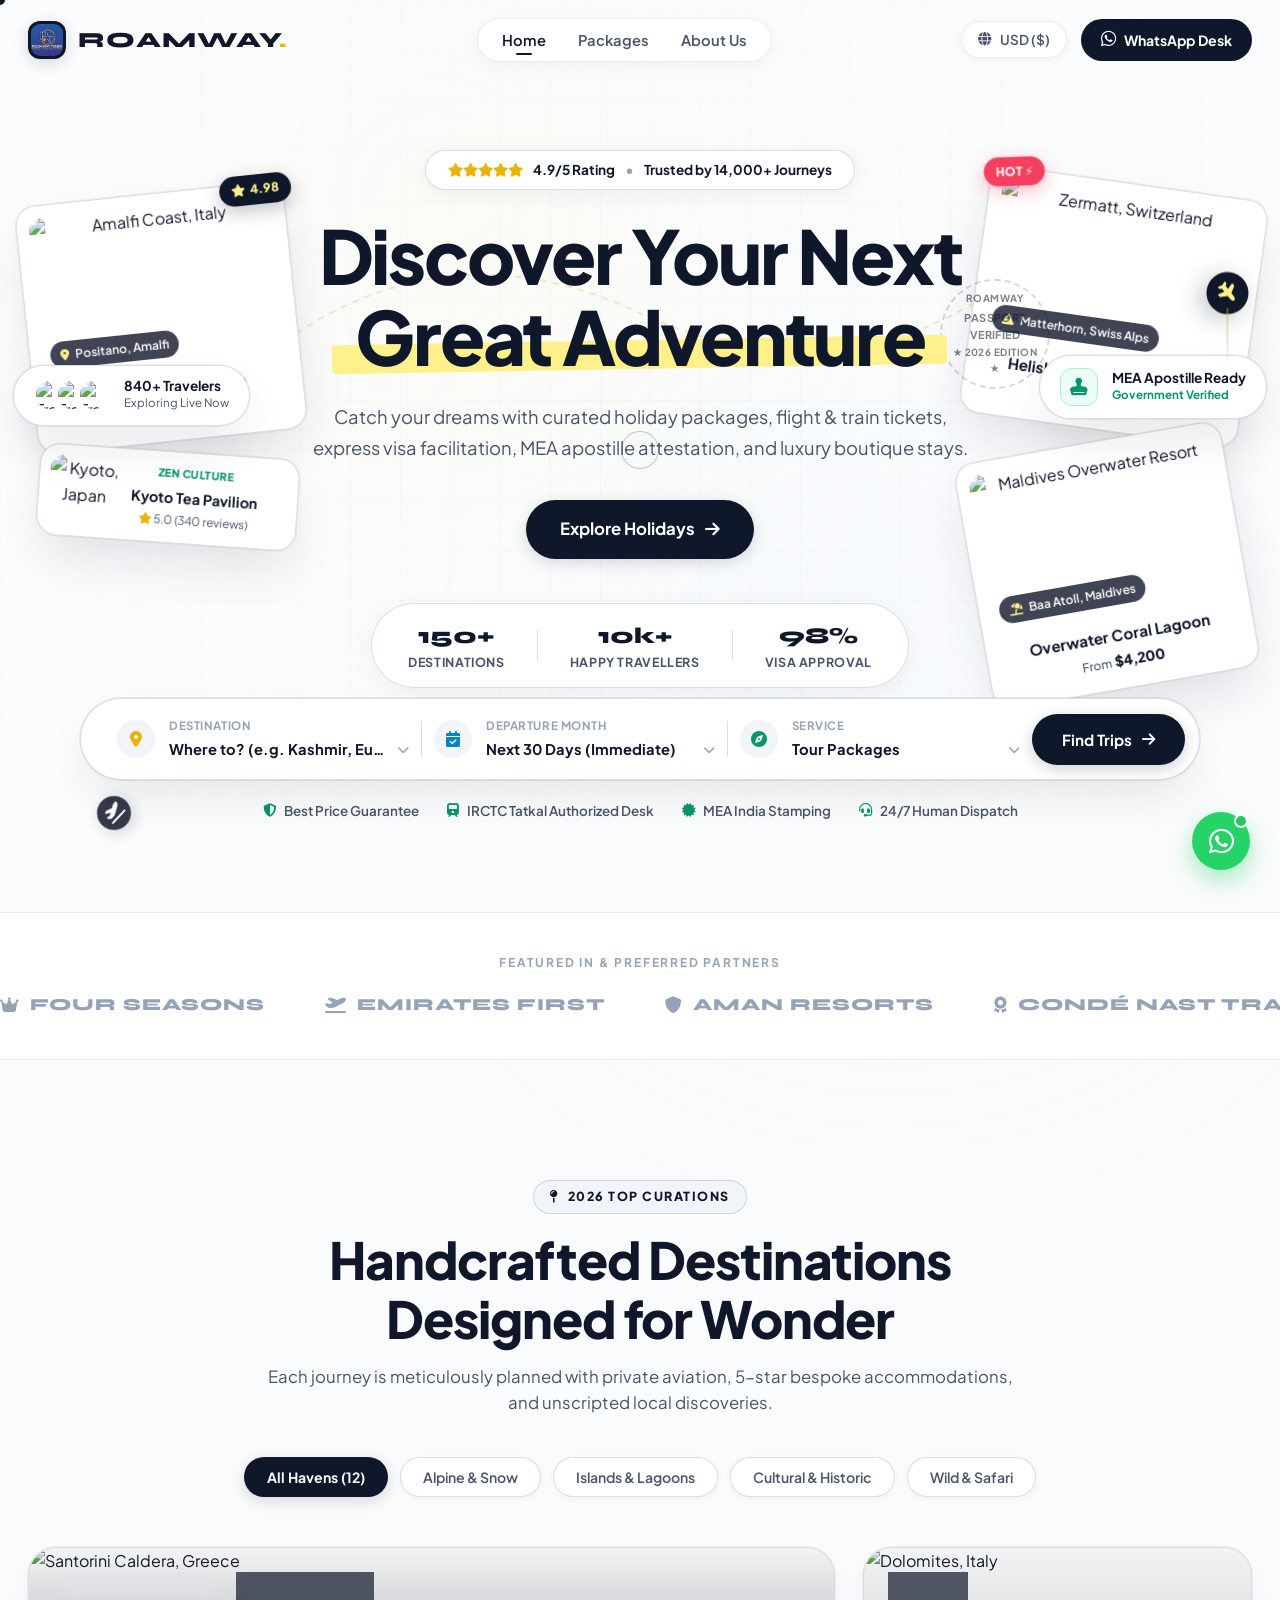
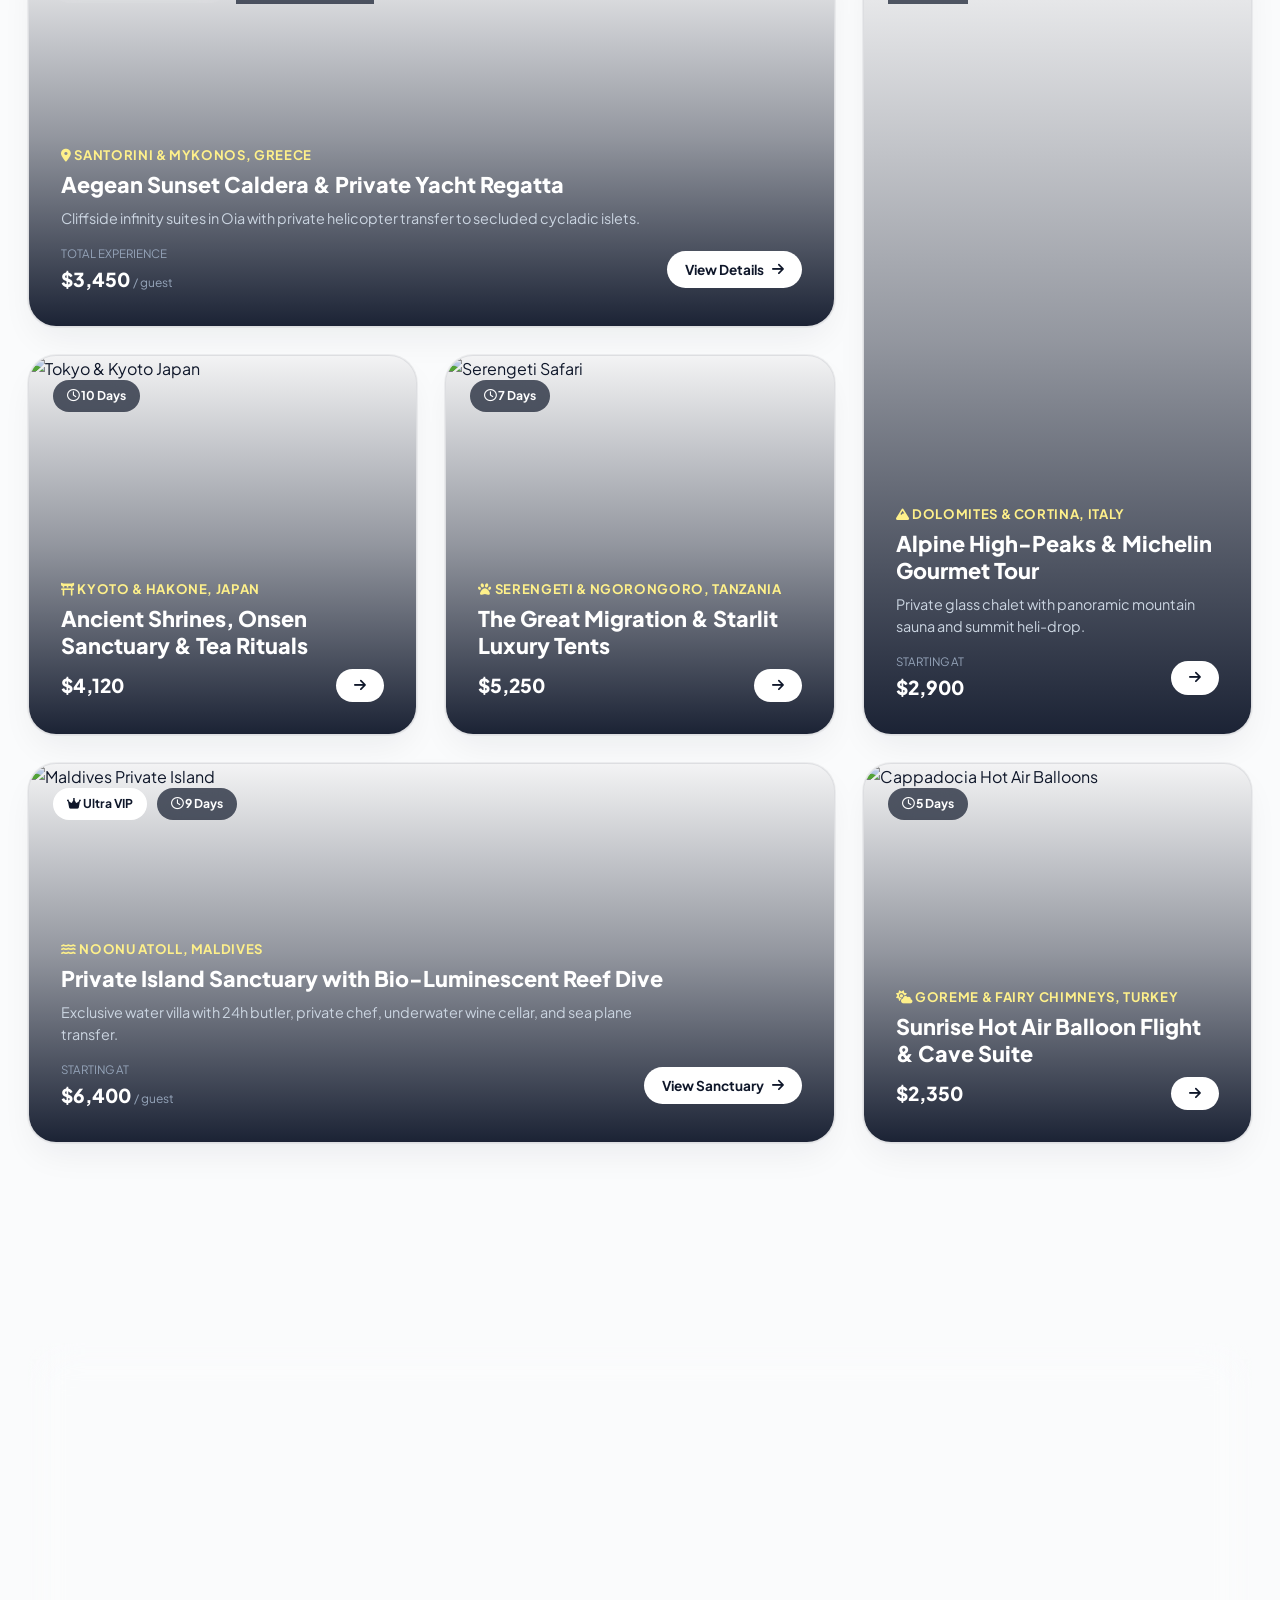
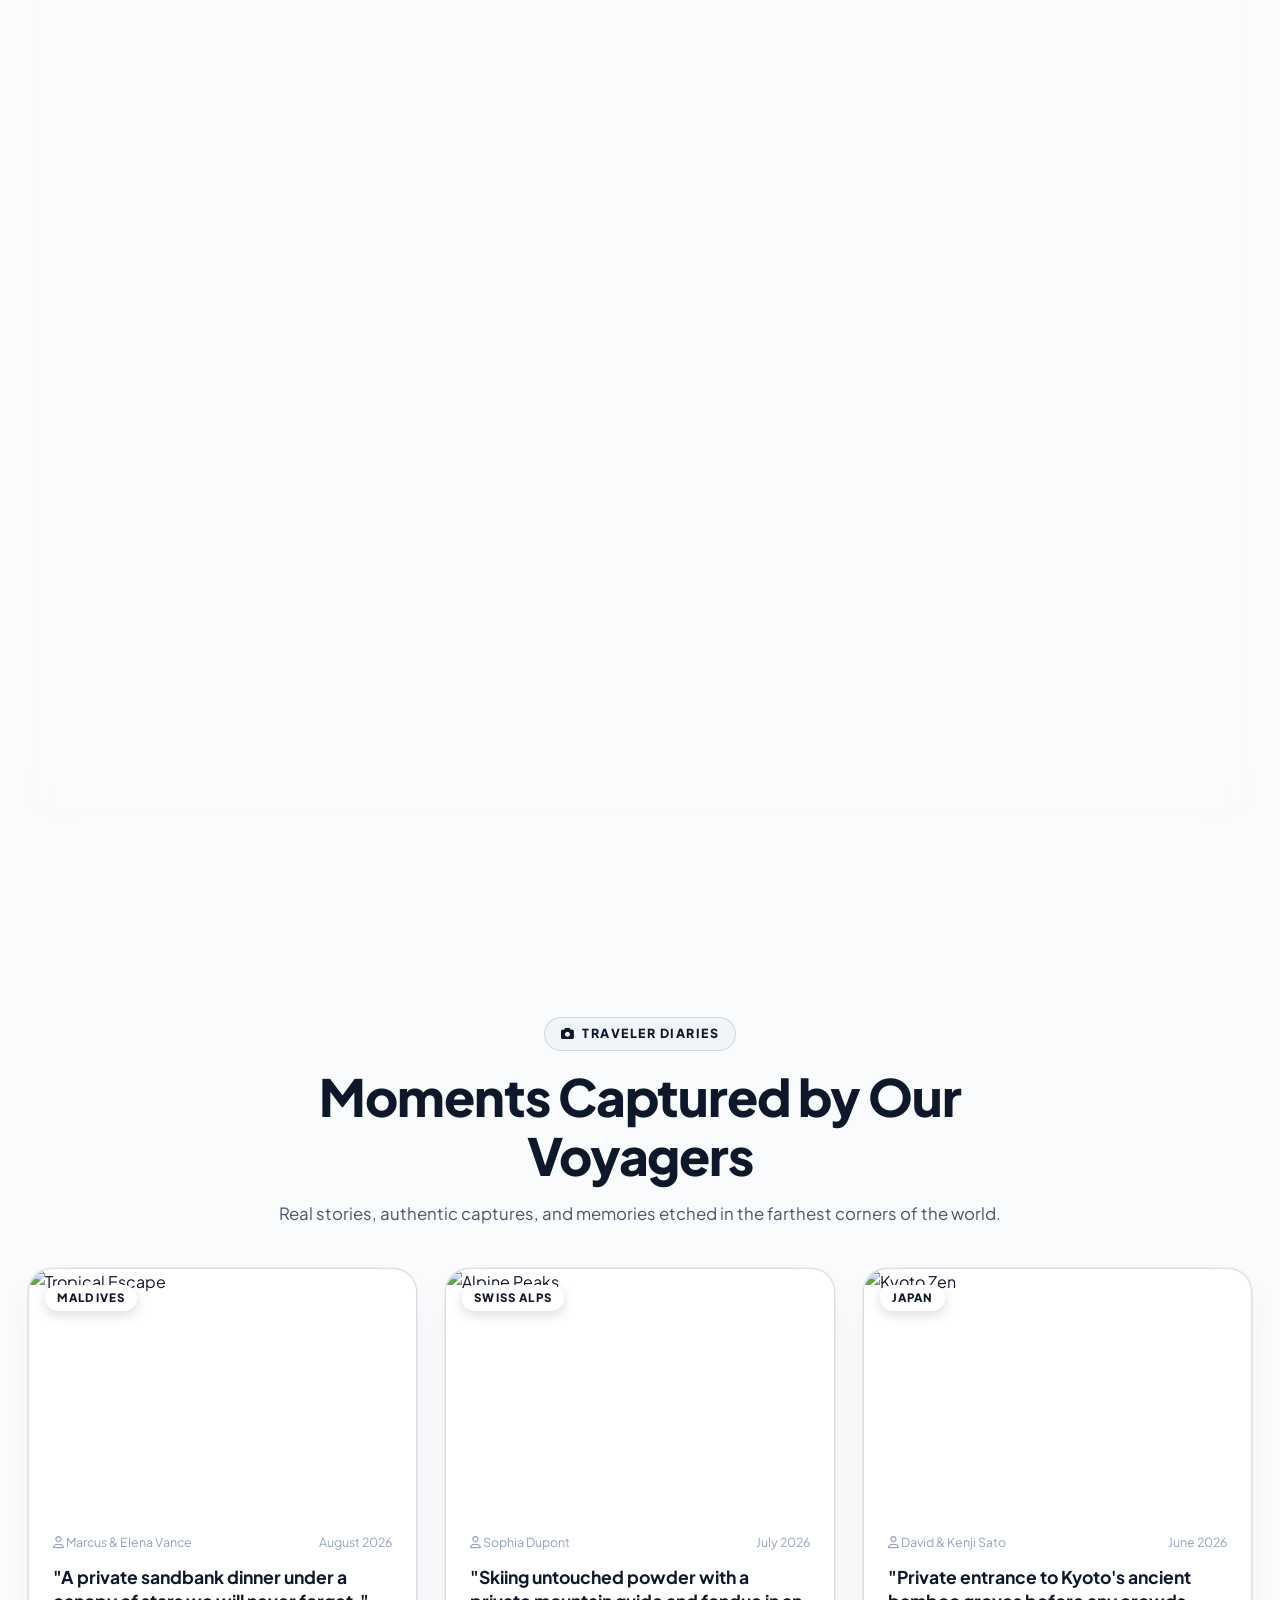
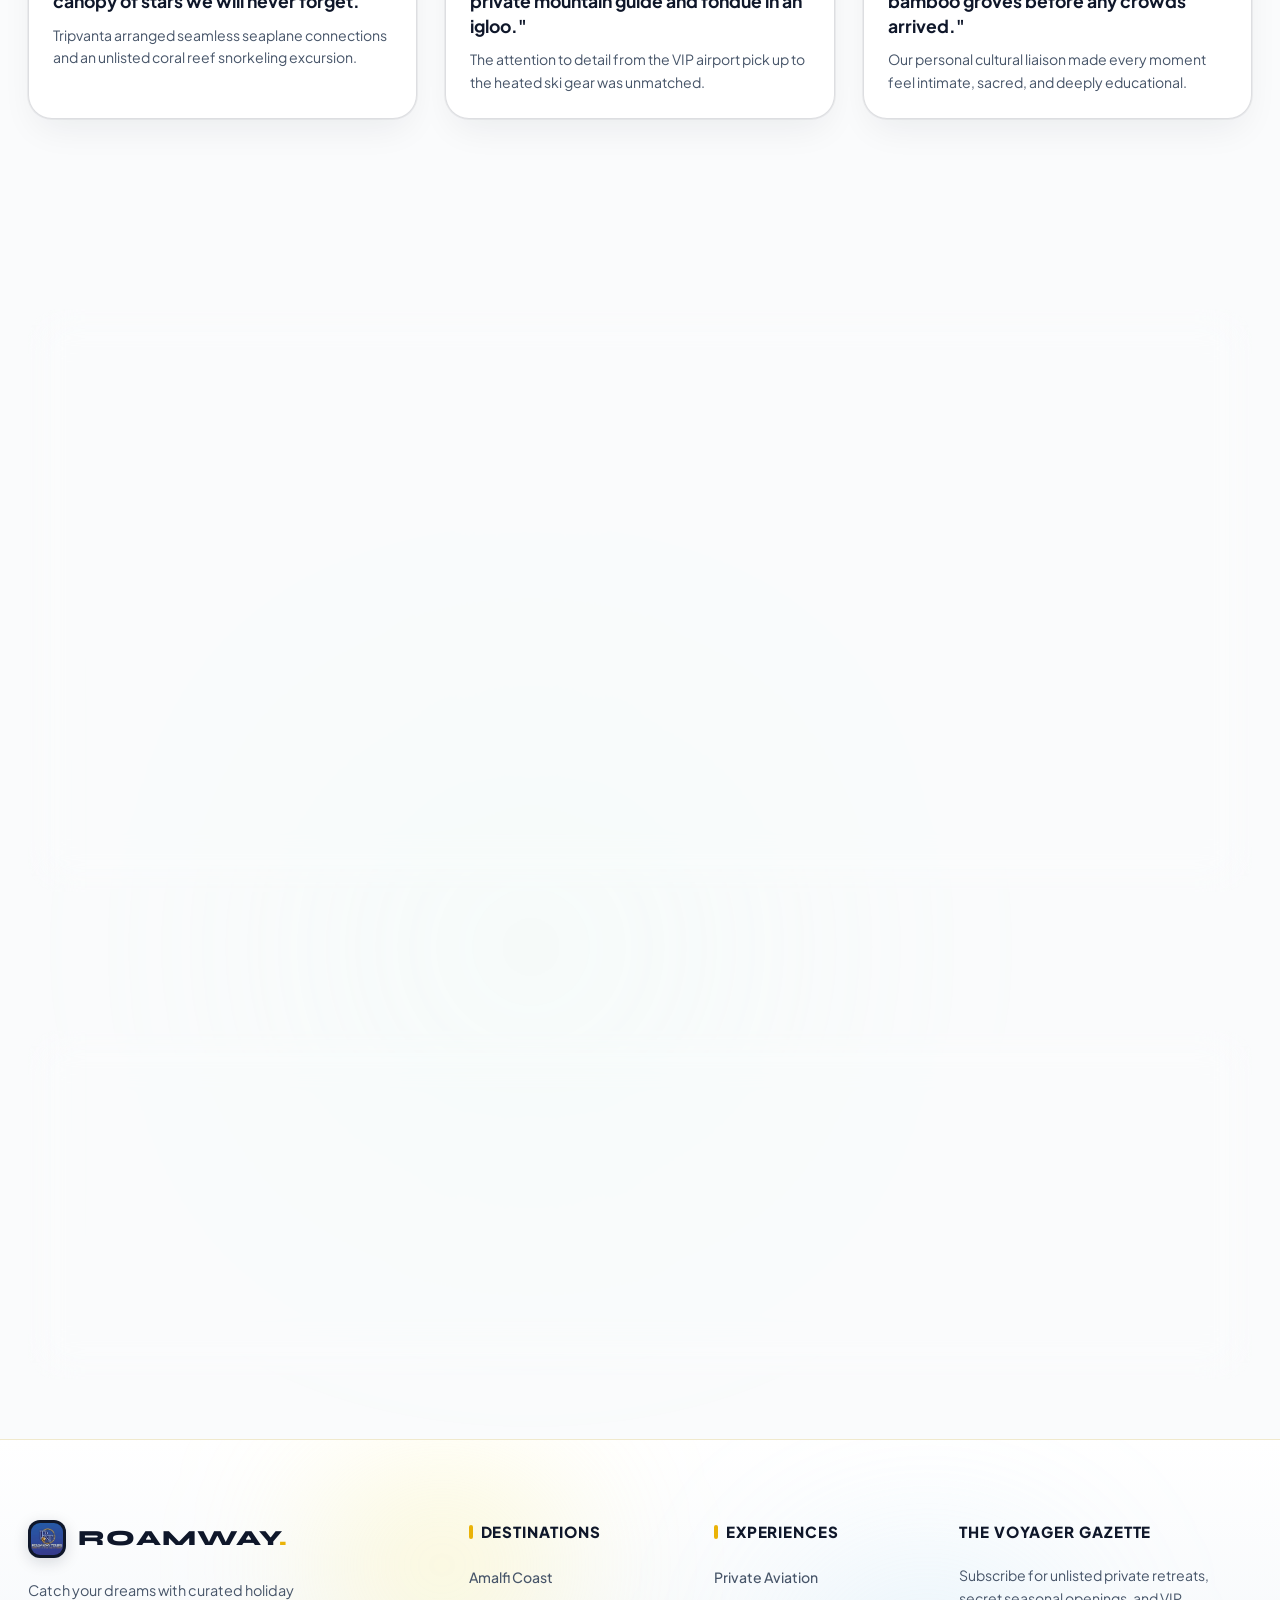
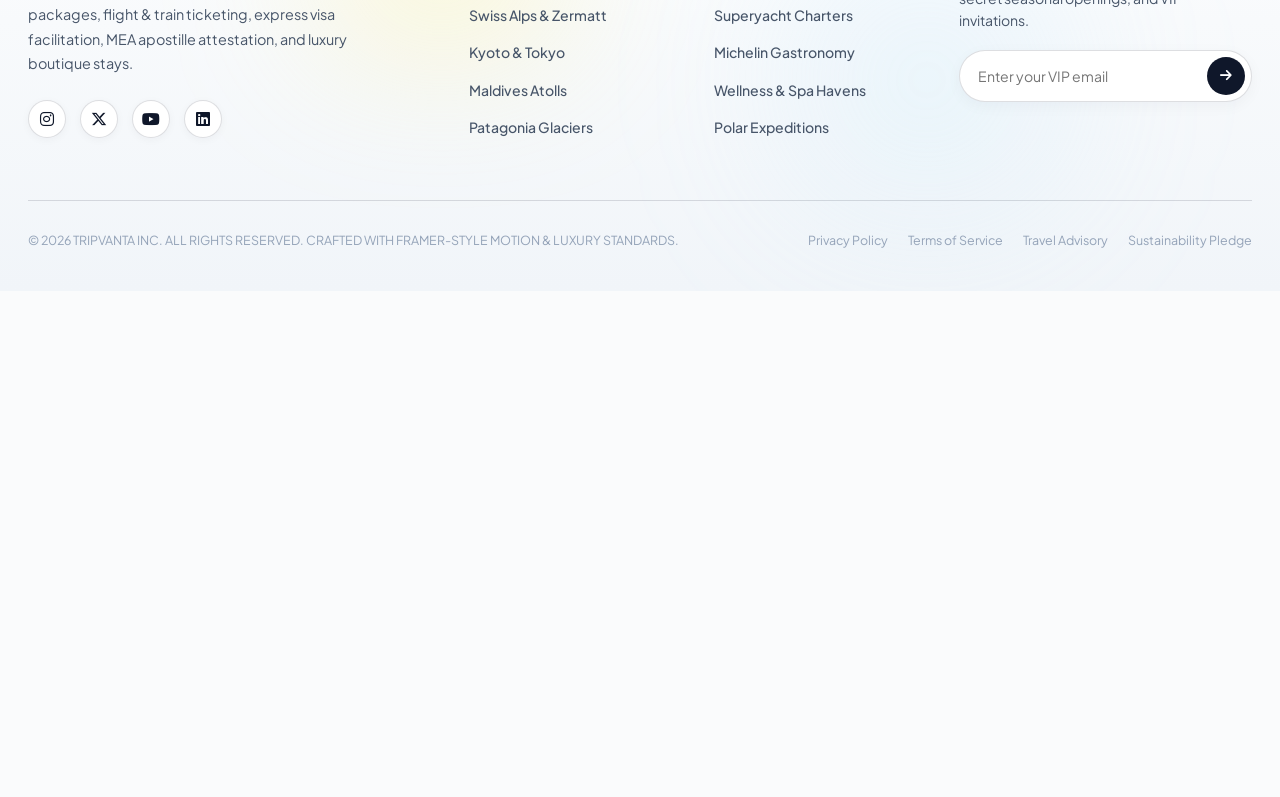
==== commit 7994cc78: "fix: unclip hot sticker and star rating badge from card inner containers" ====
--- a/index.html
+++ b/index.html
@@ -202,9 +202,9 @@
                 <div class="card-title">Cliffside Villa Escape</div>
                 <div class="card-price"><span class="price-from">From</span> $2,480 <span class="per-person">/ person</span></div>
               </div>
-              <div class="card-badge-pinned">
-                <i class="fa-solid fa-star"></i> 4.98
-              </div>
+            </div>
+            <div class="card-badge-pinned">
+              <i class="fa-solid fa-star"></i> 4.98
             </div>
           </div>
 
@@ -219,8 +219,8 @@
                 <div class="card-title">Heliskiing & Glacier Chalet</div>
                 <div class="card-price"><span class="price-from">From</span> $3,850</div>
               </div>
-              <div class="floating-sticker">HOT ⚡</div>
-            </div>
+            </div>
+            <div class="floating-sticker">HOT ⚡</div>
           </div>
 
           <!-- Floating Card 3: Mid-Left - Kyoto Bamboo Sanctuary -->
--- a/styles/main.css
+++ b/styles/main.css
@@ -58,6 +58,9 @@
 html {
   scroll-behavior: smooth;
   color-scheme: light;
+  width: 100%;
+  max-width: 100%;
+  overflow-x: hidden;
 }
 
 body {
@@ -65,6 +68,8 @@
   background-color: var(--bg-dark);
   color: var(--text-main);
   line-height: 1.6;
+  width: 100%;
+  max-width: 100%;
   overflow-x: hidden;
   position: relative;
   -webkit-font-smoothing: antialiased;
@@ -98,7 +103,7 @@
   position: fixed;
   top: 0;
   left: 0;
-  width: 100vw;
+  width: 100%;
   height: 100vh;
   z-index: 999999;
   display: flex;
@@ -346,7 +351,7 @@
   position: fixed;
   top: 0;
   left: 0;
-  width: 100vw;
+  width: 100%;
   height: 100vh;
   background-image: 
     linear-gradient(rgba(15, 23, 42, 0.03) 1px, transparent 1px),
@@ -1082,23 +1087,33 @@
   color: #fef08a;
   font-weight: 800;
   font-size: 0.78rem;
-  padding: 4px 10px;
+  padding: 5px 12px;
   border-radius: 50px;
-  box-shadow: 0 4px 15px rgba(15, 23, 42, 0.2);
+  box-shadow: 0 6px 18px rgba(15, 23, 42, 0.25);
+  z-index: 30;
+  display: inline-flex;
+  align-items: center;
+  gap: 5px;
+  pointer-events: none;
 }
 
 .floating-sticker {
   position: absolute;
   top: -10px;
   left: -8px;
-  background: var(--accent-rose);
-  color: #fff;
+  background: #f43f5e;
+  color: #ffffff;
   font-weight: 800;
-  font-size: 0.72rem;
-  padding: 4px 10px;
+  font-size: 0.75rem;
+  padding: 5px 12px;
   border-radius: 20px;
-  transform: rotate(-12deg);
-  box-shadow: 0 4px 15px rgba(244, 63, 94, 0.3);
+  transform: rotate(-10deg);
+  box-shadow: 0 6px 18px rgba(244, 63, 94, 0.35);
+  z-index: 30;
+  display: inline-flex;
+  align-items: center;
+  gap: 4px;
+  pointer-events: none;
 }
 
 /* Compact Card (Kyoto) */
@@ -2951,7 +2966,7 @@
   position: fixed;
   top: 0;
   left: 0;
-  width: 100vw;
+  width: 100%;
   height: 100vh;
   background: rgba(15, 23, 42, 0.45);
   backdrop-filter: blur(16px);
@@ -3167,36 +3182,172 @@
 }
 
 @media (max-width: 860px) {
+  html, body {
+    overflow-x: hidden !important;
+    width: 100% !important;
+    max-width: 100% !important;
+  }
+  .site-header {
+    padding: 12px 0;
+    width: 100%;
+    left: 0;
+  }
+  .nav-container {
+    padding: 0 16px;
+    width: 100%;
+    box-sizing: border-box;
+  }
   .main-nav { display: none; }
   .currency-btn { display: none; }
+  .whatsapp-btn {
+    padding: 8px 14px;
+    font-size: 0.8rem;
+  }
+  .whatsapp-btn span { display: inline; }
   .mobile-menu-toggle { display: flex; }
-  .hero-section { padding: 120px 0 70px; }
+  
+  .hero-section {
+    padding: 90px 0 40px;
+    min-height: auto;
+    overflow: hidden;
+    width: 100%;
+  }
+  .hero-container {
+    padding: 0 16px;
+    width: 100%;
+    box-sizing: border-box;
+  }
+  .hero-content {
+    width: 100%;
+    max-width: 100%;
+  }
+  .hero-title {
+    font-size: clamp(1.9rem, 7vw, 2.6rem);
+    letter-spacing: -0.02em;
+    margin-bottom: 14px;
+    word-break: break-word;
+  }
+  .hero-subtitle {
+    font-size: 0.92rem;
+    line-height: 1.55;
+    margin-bottom: 22px;
+    padding: 0 4px;
+  }
+  .hero-badge {
+    font-size: 0.72rem;
+    padding: 6px 14px;
+    margin-bottom: 16px;
+    max-width: 100%;
+    flex-wrap: wrap;
+    justify-content: center;
+    text-align: center;
+  }
+  .hero-cta-group {
+    margin-bottom: 24px;
+    gap: 12px;
+  }
+  
+  .hero-live-stats {
+    display: flex;
+    justify-content: space-around;
+    width: 100%;
+    max-width: 380px;
+    padding: 10px 14px;
+    border-radius: 40px;
+    gap: 8px;
+    box-sizing: border-box;
+  }
+  .stat-number {
+    font-size: 1.05rem;
+  }
+  .stat-label {
+    font-size: 0.65rem;
+  }
+  .stat-divider {
+    height: 20px;
+  }
   
   .floating-scene {
     position: relative;
     height: auto;
     display: flex;
-    flex-wrap: wrap;
-    justify-content: center;
-    gap: 16px;
+    flex-direction: column;
+    align-items: center;
+    gap: 18px;
     margin-top: 30px;
+    width: 100%;
+    max-width: 100%;
+    overflow: hidden;
+    transform: none !important;
   }
   .floating-card {
     position: relative !important;
     top: auto !important;
     left: auto !important;
     right: auto !important;
-    width: 280px !important;
-  }
-  .badge-travelers, .badge-passport, .floating-stamp {
-    display: none;
-  }
-
+    bottom: auto !important;
+    width: 100% !important;
+    max-width: 340px !important;
+    margin: 0 auto;
+    transform: none !important;
+    animation: none !important;
+  }
+  .floating-card.card-kyoto, .floating-card.card-maldives {
+    display: none !important;
+  }
+  .badge-travelers, .badge-passport, .floating-stamp, .airplane-flight-track, .scroll-parallax-plane-wrap {
+    display: none !important;
+  }
+  .custom-cursor, .cursor-trail {
+    display: none !important;
+  }
+
+  .hero-booking-dock {
+    padding: 0 12px;
+    margin-top: 24px;
+    width: 100%;
+    box-sizing: border-box;
+  }
   .glass-booking-bar {
     flex-direction: column;
-    border-radius: 28px;
-    padding: 20px;
-    gap: 16px;
+    border-radius: 20px;
+    padding: 14px 12px;
+    gap: 10px;
+    width: 100%;
+    box-sizing: border-box;
+  }
+  .booking-field {
+    width: 100%;
+    padding: 8px 8px;
+    box-sizing: border-box;
+  }
+  .selected-text {
+    max-width: 100%;
+  }
+  .custom-dropdown-panel {
+    position: fixed;
+    top: auto !important;
+    bottom: 16px !important;
+    left: 12px !important;
+    right: 12px !important;
+    width: auto !important;
+    min-width: 0 !important;
+    max-height: 75vh;
+    overflow-y: auto;
+    border-radius: 20px;
+    transform: translateY(20px);
+    box-shadow: 0 -10px 40px rgba(15, 23, 42, 0.25);
+  }
+  .custom-dropdown-panel.show {
+    transform: translateY(0);
+  }
+  #monthDropdown, #serviceDropdown {
+    left: 12px !important;
+    right: 12px !important;
+    transform: translateY(20px);
+  }
+  #monthDropdown.show, #serviceDropdown.show {
+    transform: translateY(0);
   }
   .booking-separator {
     width: 100%;
@@ -3205,14 +3356,29 @@
   .booking-search-btn {
     width: 100%;
     justify-content: center;
-  }
+    padding: 14px 20px;
+  }
+  .hero-trust-row {
+    gap: 12px;
+    font-size: 0.74rem;
+    flex-wrap: wrap;
+    justify-content: center;
+  }
+
+  .section-container {
+    padding: 0 16px;
+    width: 100%;
+    box-sizing: border-box;
+  }
+
   .bento-grid {
     grid-template-columns: 1fr;
     grid-auto-rows: auto;
+    gap: 20px;
   }
   .bento-large, .bento-wide, .bento-tall {
     grid-column: span 1;
-    min-height: 380px;
+    min-height: 360px;
   }
   .option-cards-row {
     grid-template-columns: 1fr;
@@ -3220,7 +3386,44 @@
   .journal-grid {
     grid-template-columns: 1fr;
   }
+  .reviews-banner {
+    padding: 24px 16px;
+  }
   .footer-main-grid {
     grid-template-columns: 1fr;
-  }
-}
+    gap: 32px;
+  }
+}
+
+@media (max-width: 480px) {
+  .site-header {
+    padding: 10px 0;
+  }
+  .hero-title {
+    font-size: 1.8rem;
+  }
+  .brand-name {
+    font-size: 1.1rem;
+  }
+  .logo-symbol {
+    width: 32px;
+    height: 32px;
+  }
+  .whatsapp-btn span {
+    display: none;
+  }
+  .whatsapp-btn {
+    padding: 8px 10px;
+    border-radius: 50%;
+  }
+  .floating-whatsapp-circle {
+    bottom: 20px;
+    right: 18px;
+    width: 50px;
+    height: 50px;
+    font-size: 1.5rem;
+  }
+  .floating-card {
+    max-width: 300px !important;
+  }
+}
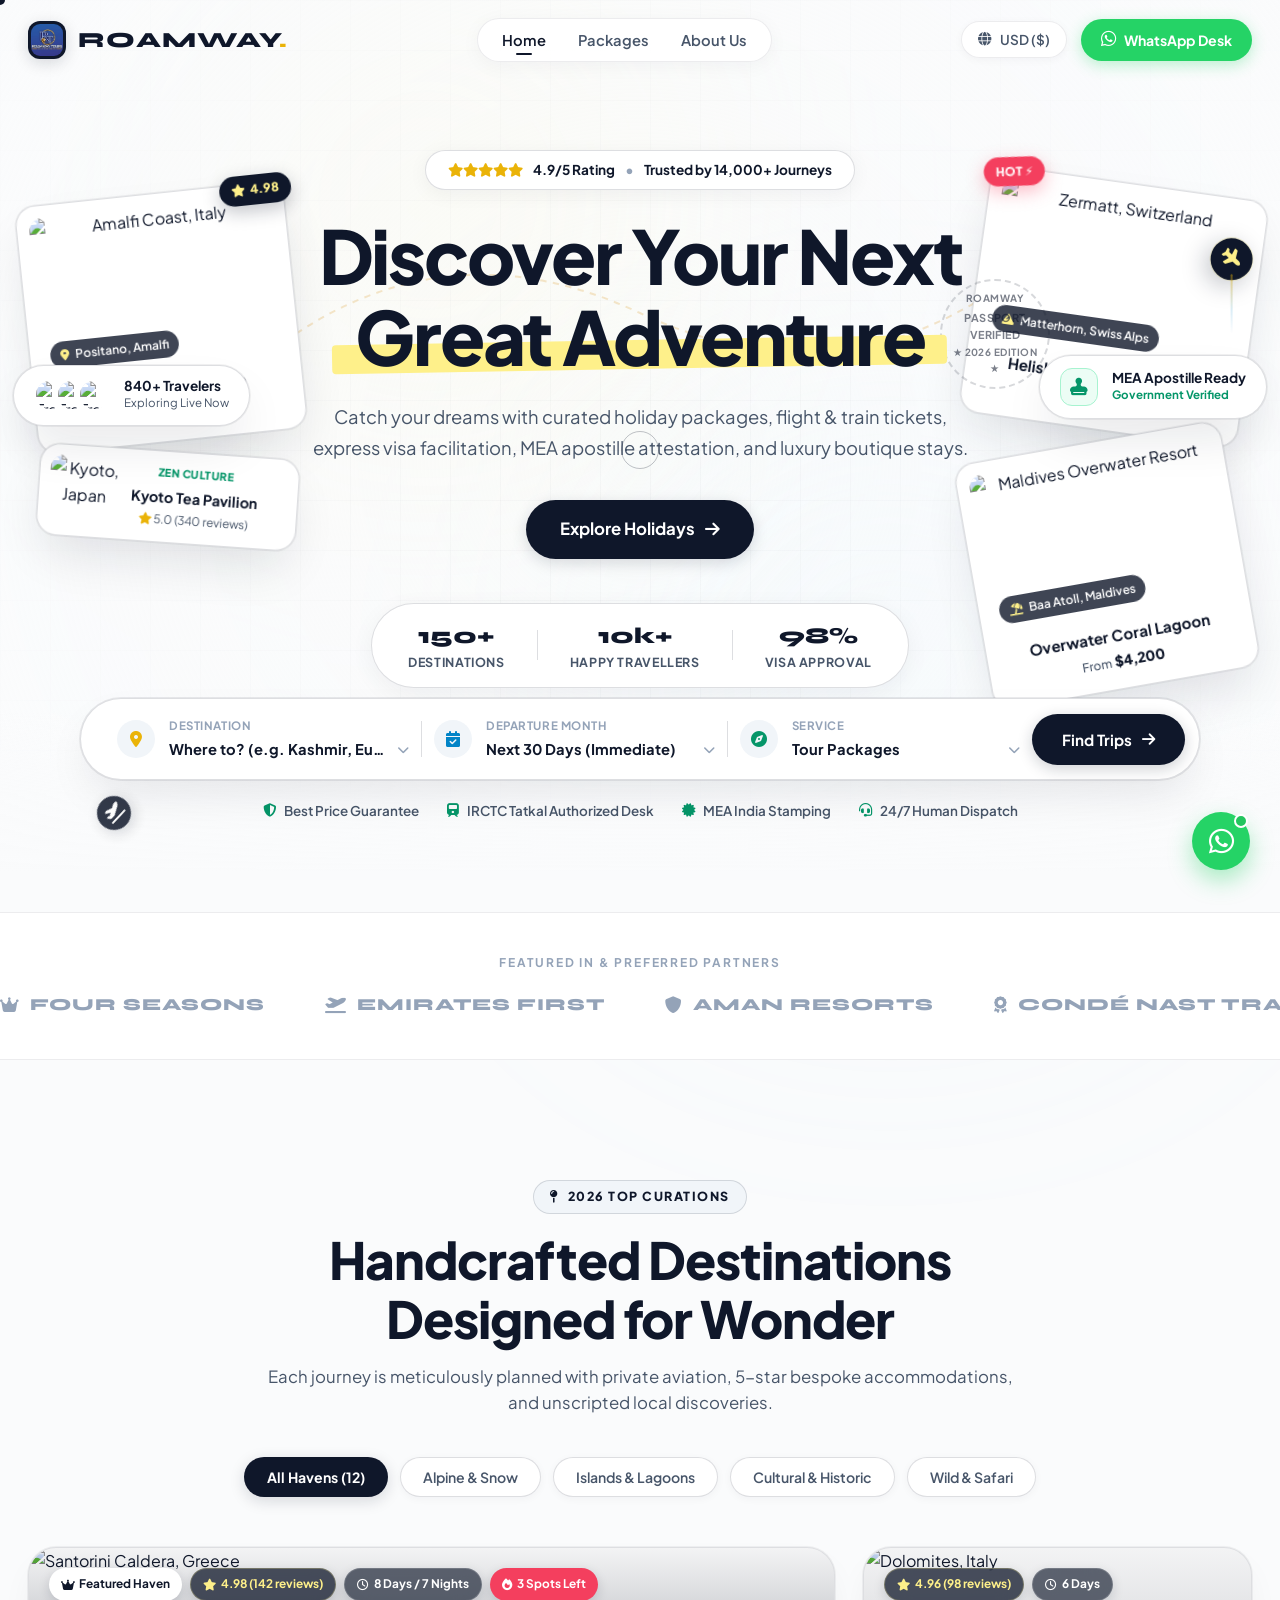
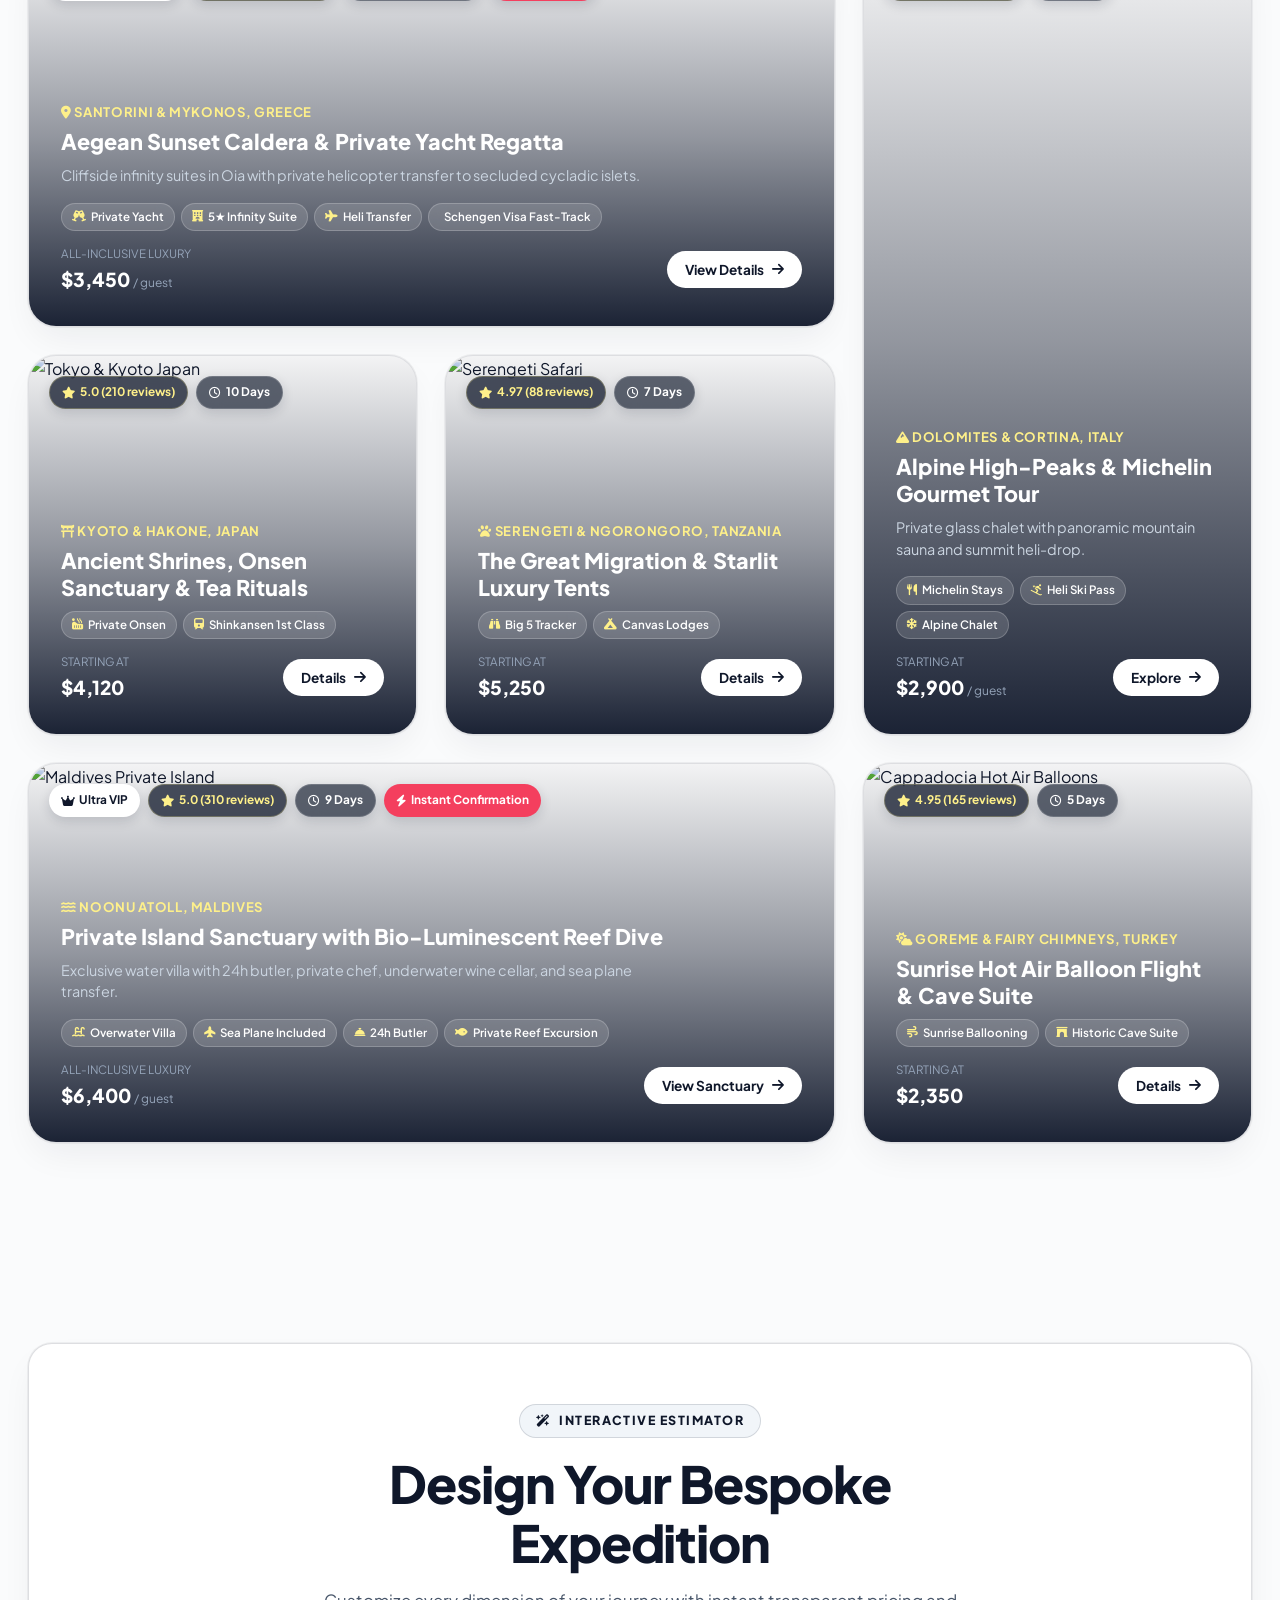
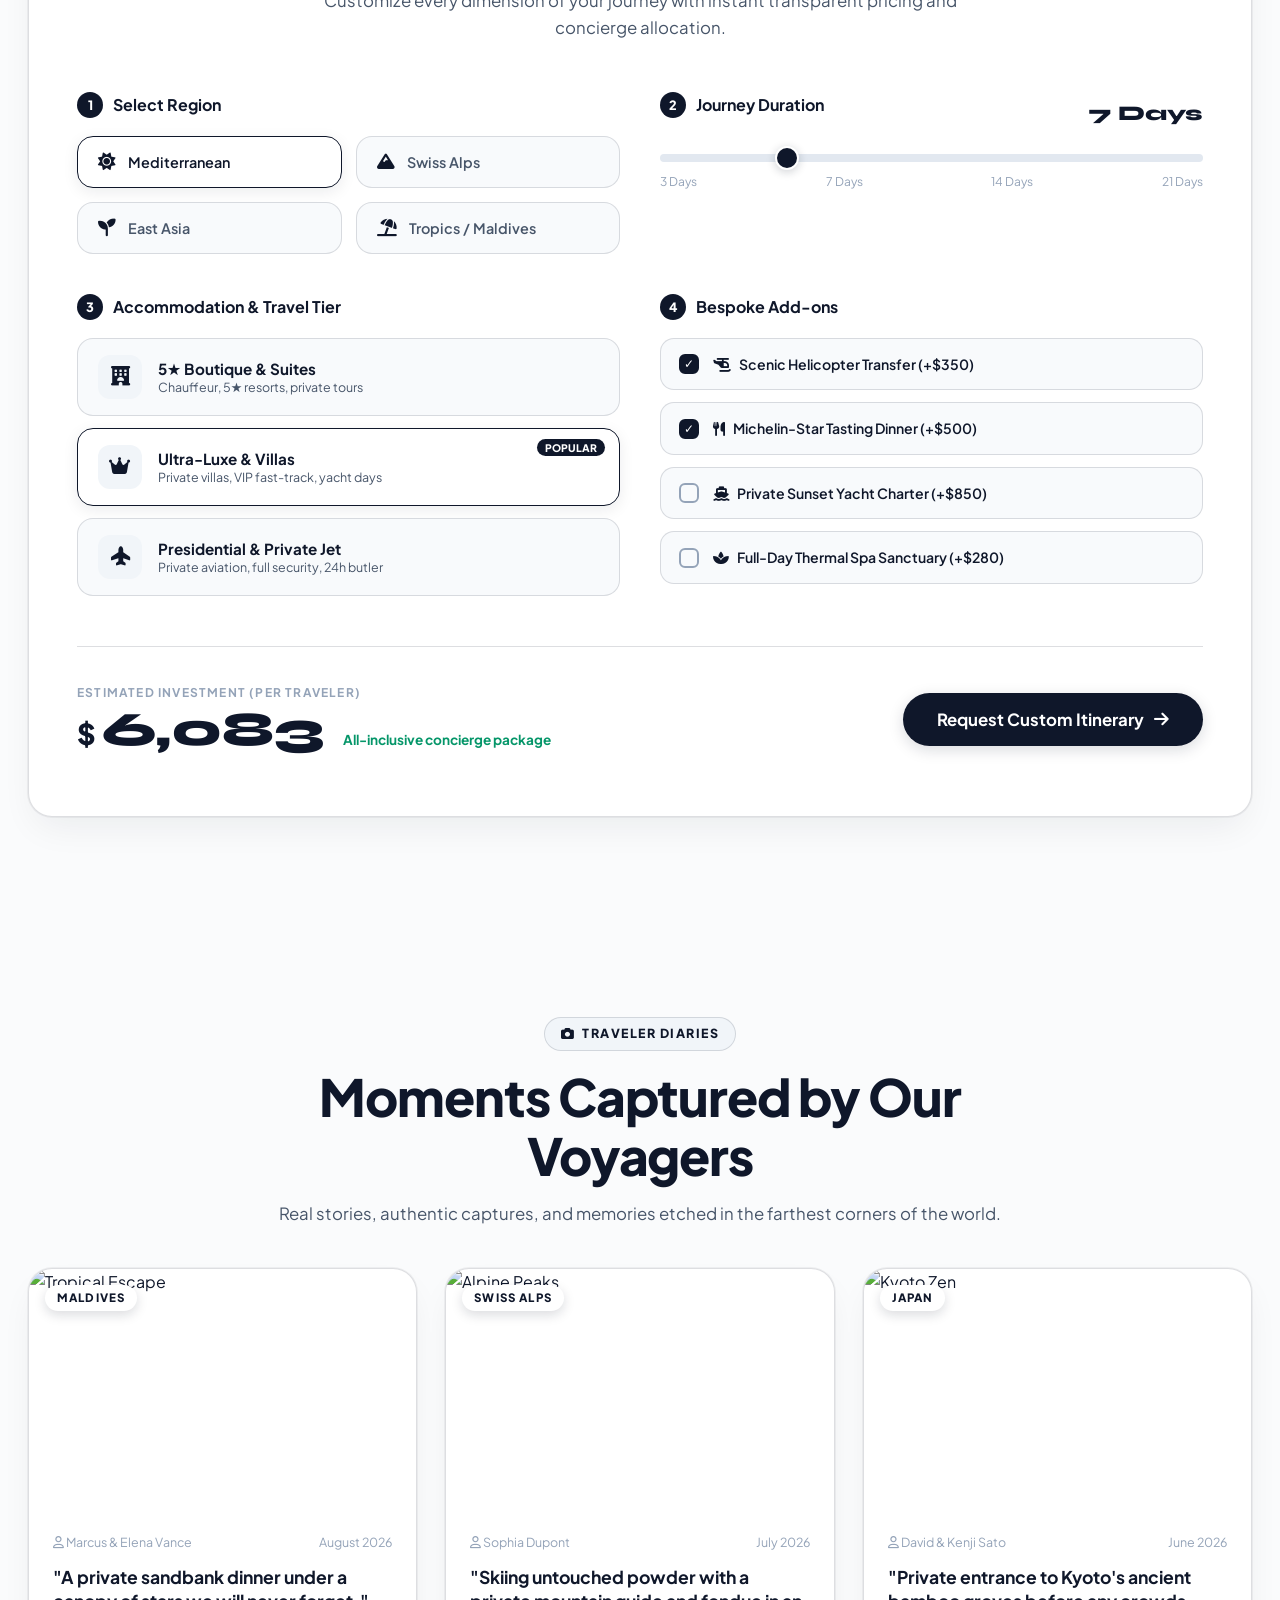
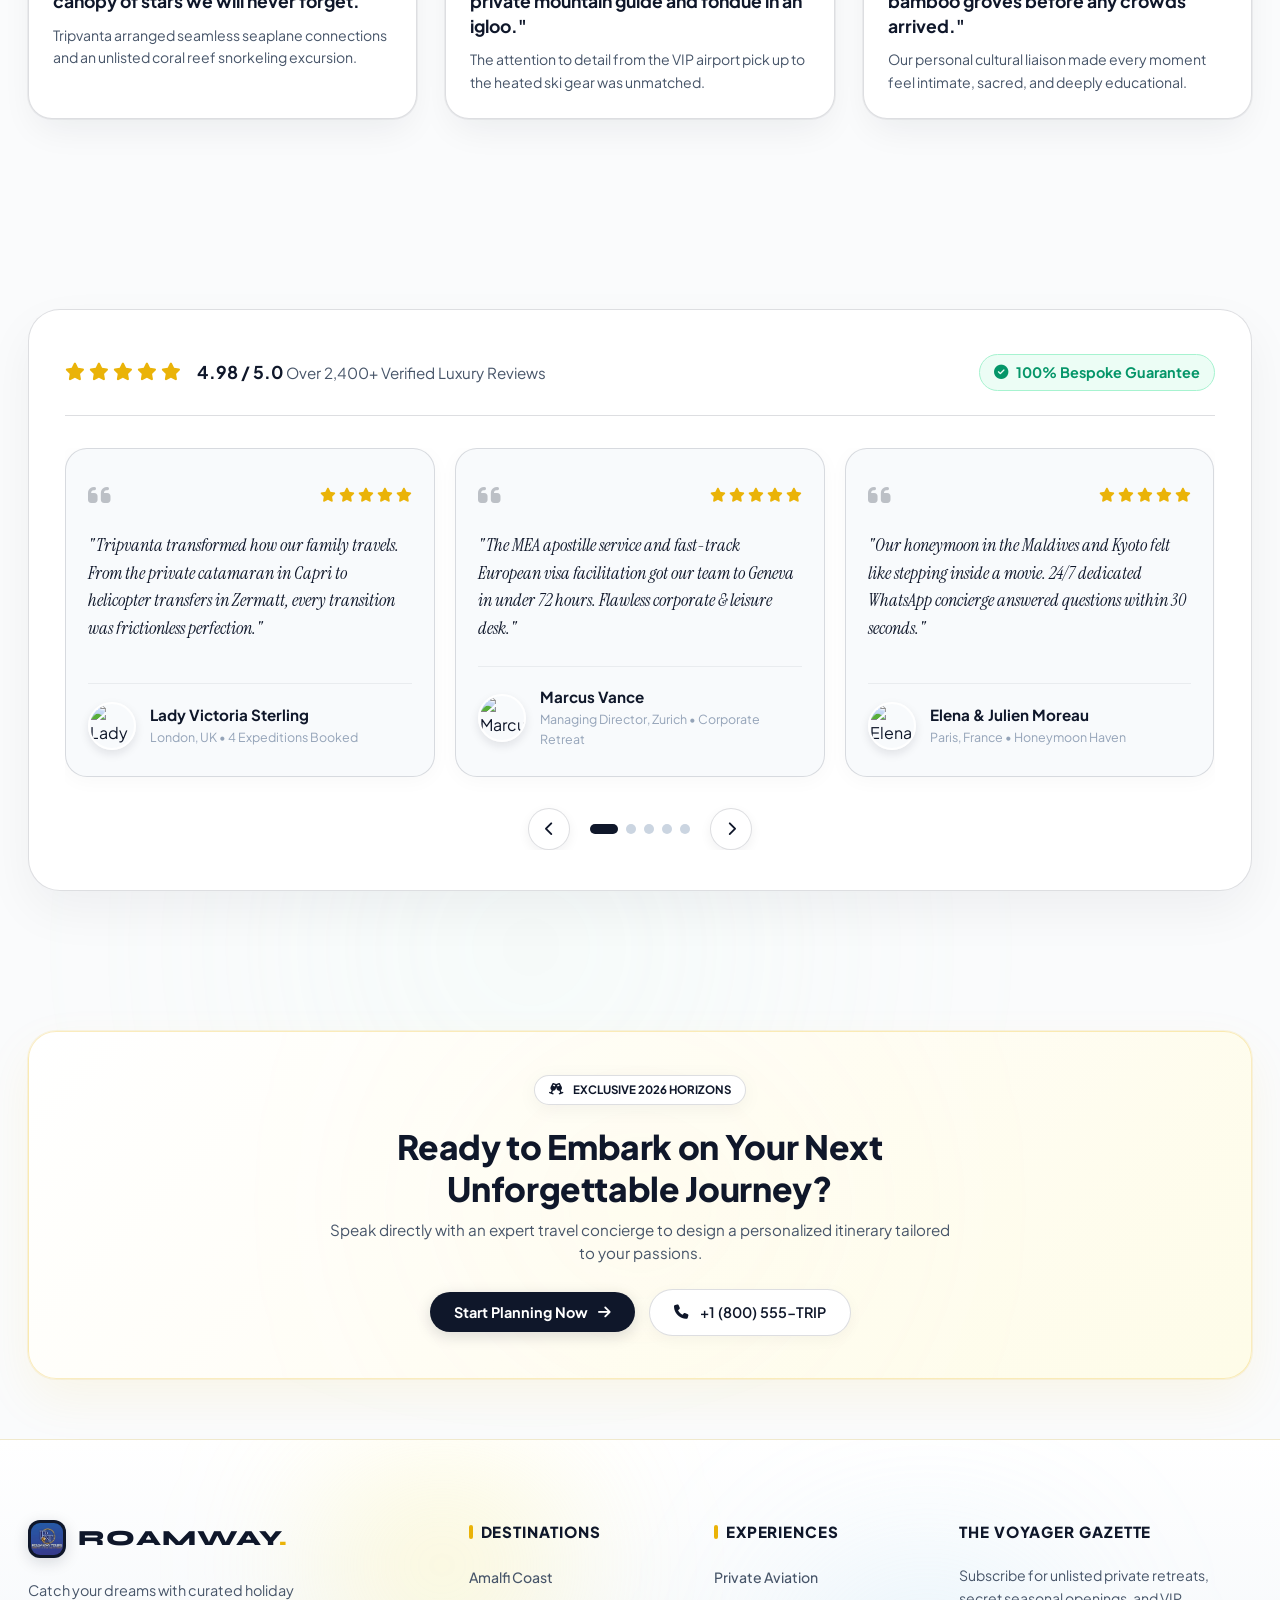
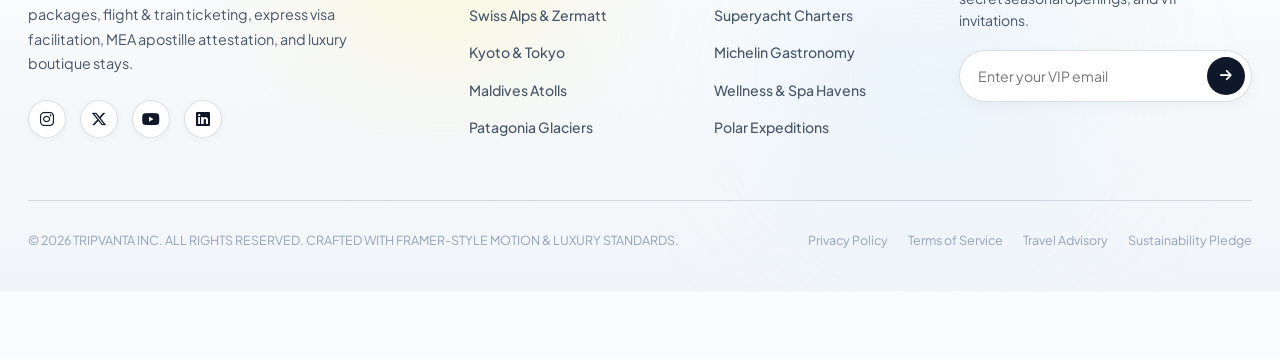
==== commit 7b6292eb: "feat(grid): enhance bento cards with customer rating badges, urgency indicators, and inclusion chips" ====
--- a/index.html
+++ b/index.html
@@ -565,16 +565,24 @@
               <div class="img-overlay-gradient"></div>
             </div>
             <div class="bento-top-badges">
-              <span class="pill-luxe"><i class="fa-solid fa-star"></i> Featured of the Month</span>
+              <span class="pill-luxe"><i class="fa-solid fa-crown"></i> Featured Haven</span>
+              <span class="pill-rating"><i class="fa-solid fa-star"></i> 4.98 (142 reviews)</span>
               <span class="pill-duration"><i class="fa-regular fa-clock"></i> 8 Days / 7 Nights</span>
+              <span class="pill-urgency"><i class="fa-solid fa-fire"></i> 3 Spots Left</span>
             </div>
             <div class="bento-content">
               <div class="destination-geo"><i class="fa-solid fa-location-dot"></i> Santorini & Mykonos, Greece</div>
               <h3 class="bento-title">Aegean Sunset Caldera & Private Yacht Regatta</h3>
               <p class="bento-snippet">Cliffside infinity suites in Oia with private helicopter transfer to secluded cycladic islets.</p>
+              <div class="bento-inclusions-chips">
+                <span class="chip-item"><i class="fa-solid fa-champagne-glasses"></i> Private Yacht</span>
+                <span class="chip-item"><i class="fa-solid fa-hotel"></i> 5★ Infinity Suite</span>
+                <span class="chip-item"><i class="fa-solid fa-plane"></i> Heli Transfer</span>
+                <span class="chip-item"><i class="fa-solid fa-shield-check"></i> Schengen Visa Fast-Track</span>
+              </div>
               <div class="bento-footer">
                 <div class="price-box">
-                  <span class="label">Total Experience</span>
+                  <span class="label">All-Inclusive Luxury</span>
                   <span class="price">$3,450 <span>/ guest</span></span>
                 </div>
                 <button class="btn-quick-book" onclick="openTripModal('santorini')">
@@ -592,18 +600,25 @@
               <div class="img-overlay-gradient"></div>
             </div>
             <div class="bento-top-badges">
+              <span class="pill-rating"><i class="fa-solid fa-star"></i> 4.96 (98 reviews)</span>
               <span class="pill-duration"><i class="fa-regular fa-clock"></i> 6 Days</span>
             </div>
             <div class="bento-content">
               <div class="destination-geo"><i class="fa-solid fa-mountain"></i> Dolomites & Cortina, Italy</div>
               <h3 class="bento-title">Alpine High-Peaks & Michelin Gourmet Tour</h3>
               <p class="bento-snippet">Private glass chalet with panoramic mountain sauna and summit heli-drop.</p>
+              <div class="bento-inclusions-chips">
+                <span class="chip-item"><i class="fa-solid fa-utensils"></i> Michelin Stays</span>
+                <span class="chip-item"><i class="fa-solid fa-person-skiing"></i> Heli Ski Pass</span>
+                <span class="chip-item"><i class="fa-solid fa-snowflake"></i> Alpine Chalet</span>
+              </div>
               <div class="bento-footer">
                 <div class="price-box">
                   <span class="label">Starting at</span>
-                  <span class="price">$2,900</span>
+                  <span class="price">$2,900 <span>/ guest</span></span>
                 </div>
                 <button class="btn-quick-book" onclick="openTripModal('alps')">
+                  <span>Explore</span>
                   <i class="fa-solid fa-arrow-right"></i>
                 </button>
               </div>
@@ -617,16 +632,23 @@
               <div class="img-overlay-gradient"></div>
             </div>
             <div class="bento-top-badges">
+              <span class="pill-rating"><i class="fa-solid fa-star"></i> 5.0 (210 reviews)</span>
               <span class="pill-duration"><i class="fa-regular fa-clock"></i> 10 Days</span>
             </div>
             <div class="bento-content">
               <div class="destination-geo"><i class="fa-solid fa-torii-gate"></i> Kyoto & Hakone, Japan</div>
               <h3 class="bento-title">Ancient Shrines, Onsen Sanctuary & Tea Rituals</h3>
+              <div class="bento-inclusions-chips">
+                <span class="chip-item"><i class="fa-solid fa-hot-tub-person"></i> Private Onsen</span>
+                <span class="chip-item"><i class="fa-solid fa-train"></i> Shinkansen 1st Class</span>
+              </div>
               <div class="bento-footer">
                 <div class="price-box">
+                  <span class="label">Starting at</span>
                   <span class="price">$4,120</span>
                 </div>
                 <button class="btn-quick-book" onclick="openTripModal('kyoto')">
+                  <span>Details</span>
                   <i class="fa-solid fa-arrow-right"></i>
                 </button>
               </div>
@@ -640,16 +662,23 @@
               <div class="img-overlay-gradient"></div>
             </div>
             <div class="bento-top-badges">
+              <span class="pill-rating"><i class="fa-solid fa-star"></i> 4.97 (88 reviews)</span>
               <span class="pill-duration"><i class="fa-regular fa-clock"></i> 7 Days</span>
             </div>
             <div class="bento-content">
               <div class="destination-geo"><i class="fa-solid fa-paw"></i> Serengeti & Ngorongoro, Tanzania</div>
               <h3 class="bento-title">The Great Migration & Starlit Luxury Tents</h3>
+              <div class="bento-inclusions-chips">
+                <span class="chip-item"><i class="fa-solid fa-binoculars"></i> Big 5 Tracker</span>
+                <span class="chip-item"><i class="fa-solid fa-campground"></i> Canvas Lodges</span>
+              </div>
               <div class="bento-footer">
                 <div class="price-box">
+                  <span class="label">Starting at</span>
                   <span class="price">$5,250</span>
                 </div>
                 <button class="btn-quick-book" onclick="openTripModal('safari')">
+                  <span>Details</span>
                   <i class="fa-solid fa-arrow-right"></i>
                 </button>
               </div>
@@ -664,15 +693,23 @@
             </div>
             <div class="bento-top-badges">
               <span class="pill-luxe"><i class="fa-solid fa-crown"></i> Ultra VIP</span>
+              <span class="pill-rating"><i class="fa-solid fa-star"></i> 5.0 (310 reviews)</span>
               <span class="pill-duration"><i class="fa-regular fa-clock"></i> 9 Days</span>
+              <span class="pill-urgency"><i class="fa-solid fa-bolt"></i> Instant Confirmation</span>
             </div>
             <div class="bento-content">
               <div class="destination-geo"><i class="fa-solid fa-water"></i> Noonu Atoll, Maldives</div>
               <h3 class="bento-title">Private Island Sanctuary with Bio-Luminescent Reef Dive</h3>
               <p class="bento-snippet">Exclusive water villa with 24h butler, private chef, underwater wine cellar, and sea plane transfer.</p>
+              <div class="bento-inclusions-chips">
+                <span class="chip-item"><i class="fa-solid fa-water-ladder"></i> Overwater Villa</span>
+                <span class="chip-item"><i class="fa-solid fa-plane-up"></i> Sea Plane Included</span>
+                <span class="chip-item"><i class="fa-solid fa-bell-concierge"></i> 24h Butler</span>
+                <span class="chip-item"><i class="fa-solid fa-fish"></i> Private Reef Excursion</span>
+              </div>
               <div class="bento-footer">
                 <div class="price-box">
-                  <span class="label">Starting at</span>
+                  <span class="label">All-Inclusive Luxury</span>
                   <span class="price">$6,400 <span>/ guest</span></span>
                 </div>
                 <button class="btn-quick-book" onclick="openTripModal('maldives')">
@@ -690,16 +727,23 @@
               <div class="img-overlay-gradient"></div>
             </div>
             <div class="bento-top-badges">
+              <span class="pill-rating"><i class="fa-solid fa-star"></i> 4.95 (165 reviews)</span>
               <span class="pill-duration"><i class="fa-regular fa-clock"></i> 5 Days</span>
             </div>
             <div class="bento-content">
               <div class="destination-geo"><i class="fa-solid fa-cloud-sun"></i> Goreme & Fairy Chimneys, Turkey</div>
               <h3 class="bento-title">Sunrise Hot Air Balloon Flight & Cave Suite</h3>
+              <div class="bento-inclusions-chips">
+                <span class="chip-item"><i class="fa-solid fa-wind"></i> Sunrise Ballooning</span>
+                <span class="chip-item"><i class="fa-solid fa-archway"></i> Historic Cave Suite</span>
+              </div>
               <div class="bento-footer">
                 <div class="price-box">
+                  <span class="label">Starting at</span>
                   <span class="price">$2,350</span>
                 </div>
                 <button class="btn-quick-book" onclick="openTripModal('cappadocia')">
+                  <span>Details</span>
                   <i class="fa-solid fa-arrow-right"></i>
                 </button>
               </div>
--- a/styles/main.css
+++ b/styles/main.css
@@ -582,18 +582,21 @@
   display: inline-flex;
   align-items: center;
   gap: 8px;
-  background: #0f172a;
+  background: #25d366;
   color: #ffffff;
   font-size: 0.88rem;
   font-weight: 700;
   padding: 10px 20px;
   border-radius: 50px;
+  box-shadow: 0 4px 15px rgba(37, 211, 102, 0.3);
   transition: all 0.25s var(--ease-spring);
 }
 
 .whatsapp-btn:hover {
-  background: #1e293b;
+  background: #20ba5a;
+  box-shadow: 0 8px 25px rgba(37, 211, 102, 0.45);
   transform: translateY(-2px);
+  color: #ffffff;
 }
 
 /* Button Styles */
@@ -1957,19 +1960,26 @@
 
 .bento-top-badges {
   position: absolute;
-  top: 24px;
-  left: 24px;
-  display: flex;
-  gap: 10px;
+  top: 20px;
+  left: 20px;
+  right: 20px;
+  display: flex;
+  flex-wrap: wrap;
+  gap: 8px;
   z-index: 3;
 }
 
-.pill-luxe, .pill-duration {
-  padding: 6px 14px;
+.pill-luxe, .pill-duration, .pill-rating, .pill-urgency {
+  padding: 6px 12px;
   border-radius: 30px;
-  font-size: 0.76rem;
+  font-size: 0.74rem;
   font-weight: 700;
   backdrop-filter: blur(12px);
+  -webkit-backdrop-filter: blur(12px);
+  display: inline-flex;
+  align-items: center;
+  gap: 5px;
+  box-shadow: 0 4px 12px rgba(15, 23, 42, 0.15);
 }
 
 .pill-luxe {
@@ -1978,13 +1988,59 @@
 }
 
 .pill-duration {
-  background: rgba(15, 23, 42, 0.7);
-  color: #fff;
+  background: rgba(15, 23, 42, 0.65);
+  color: #ffffff;
+  border: 1px solid rgba(255, 255, 255, 0.15);
+}
+
+.pill-rating {
+  background: rgba(15, 23, 42, 0.75);
+  color: #fef08a;
+  border: 1px solid rgba(254, 240, 138, 0.25);
+}
+
+.pill-urgency {
+  background: #f43f5e;
+  color: #ffffff;
+  animation: pulseUrgent 2.5s infinite;
+}
+
+@keyframes pulseUrgent {
+  0% { transform: scale(1); }
+  50% { transform: scale(1.04); }
+  100% { transform: scale(1); }
 }
 
 .bento-content {
   position: relative;
   z-index: 3;
+}
+
+.bento-inclusions-chips {
+  display: flex;
+  flex-wrap: wrap;
+  gap: 6px;
+  margin-bottom: 14px;
+}
+
+.chip-item {
+  display: inline-flex;
+  align-items: center;
+  gap: 5px;
+  background: rgba(255, 255, 255, 0.14);
+  backdrop-filter: blur(8px);
+  -webkit-backdrop-filter: blur(8px);
+  border: 1px solid rgba(255, 255, 255, 0.2);
+  color: #ffffff;
+  font-size: 0.72rem;
+  font-weight: 600;
+  padding: 4px 10px;
+  border-radius: 20px;
+}
+
+.chip-item i {
+  color: #fef08a;
+  font-size: 0.7rem;
 }
 
 .destination-geo {
@@ -3393,6 +3449,48 @@
     grid-template-columns: 1fr;
     gap: 32px;
   }
+  .section-title {
+    font-size: clamp(1.75rem, 5.5vw, 2.2rem);
+    line-height: 1.2;
+    margin-bottom: 12px;
+  }
+  .section-desc {
+    font-size: 0.92rem;
+    line-height: 1.55;
+  }
+  .section-badge {
+    font-size: 0.72rem;
+    padding: 5px 14px;
+    margin-bottom: 12px;
+  }
+  .bento-card-title {
+    font-size: 1.25rem;
+  }
+  .bento-card-desc {
+    font-size: 0.85rem;
+  }
+  .planner-title {
+    font-size: 1.5rem;
+  }
+  .cta-title {
+    font-size: 1.6rem;
+  }
+  .cta-subtitle {
+    font-size: 0.9rem;
+  }
+  .quote-text {
+    font-size: 1.05rem;
+  }
+  .footer-col-brand p {
+    font-size: 0.88rem;
+  }
+  .footer-links-col h4 {
+    font-size: 0.92rem;
+    margin-bottom: 14px;
+  }
+  .footer-links-col a {
+    font-size: 0.85rem;
+  }
 }
 
 @media (max-width: 480px) {
@@ -3400,14 +3498,59 @@
     padding: 10px 0;
   }
   .hero-title {
-    font-size: 1.8rem;
+    font-size: 1.65rem;
+    line-height: 1.15;
+  }
+  .hero-subtitle {
+    font-size: 0.86rem;
+    line-height: 1.5;
+    margin-bottom: 18px;
+  }
+  .hero-badge {
+    font-size: 0.68rem;
+    padding: 5px 12px;
   }
   .brand-name {
-    font-size: 1.1rem;
+    font-size: 1.05rem;
   }
   .logo-symbol {
-    width: 32px;
-    height: 32px;
+    width: 30px;
+    height: 30px;
+  }
+  .stat-number {
+    font-size: 0.95rem;
+  }
+  .stat-label {
+    font-size: 0.6rem;
+  }
+  .card-title {
+    font-size: 0.88rem;
+  }
+  .card-price {
+    font-size: 0.82rem;
+  }
+  .location-tag {
+    font-size: 0.7rem;
+    padding: 3px 8px;
+  }
+  .section-title {
+    font-size: 1.55rem;
+  }
+  .section-desc {
+    font-size: 0.85rem;
+  }
+  .planner-title {
+    font-size: 1.35rem;
+  }
+  .cta-title {
+    font-size: 1.4rem;
+  }
+  .cta-subtitle {
+    font-size: 0.84rem;
+  }
+  .btn-primary, .btn-secondary {
+    font-size: 0.84rem;
+    padding: 11px 20px;
   }
   .whatsapp-btn span {
     display: none;
@@ -3419,11 +3562,11 @@
   .floating-whatsapp-circle {
     bottom: 20px;
     right: 18px;
-    width: 50px;
-    height: 50px;
-    font-size: 1.5rem;
+    width: 48px;
+    height: 48px;
+    font-size: 1.4rem;
   }
   .floating-card {
-    max-width: 300px !important;
-  }
-}
+    max-width: 290px !important;
+  }
+}
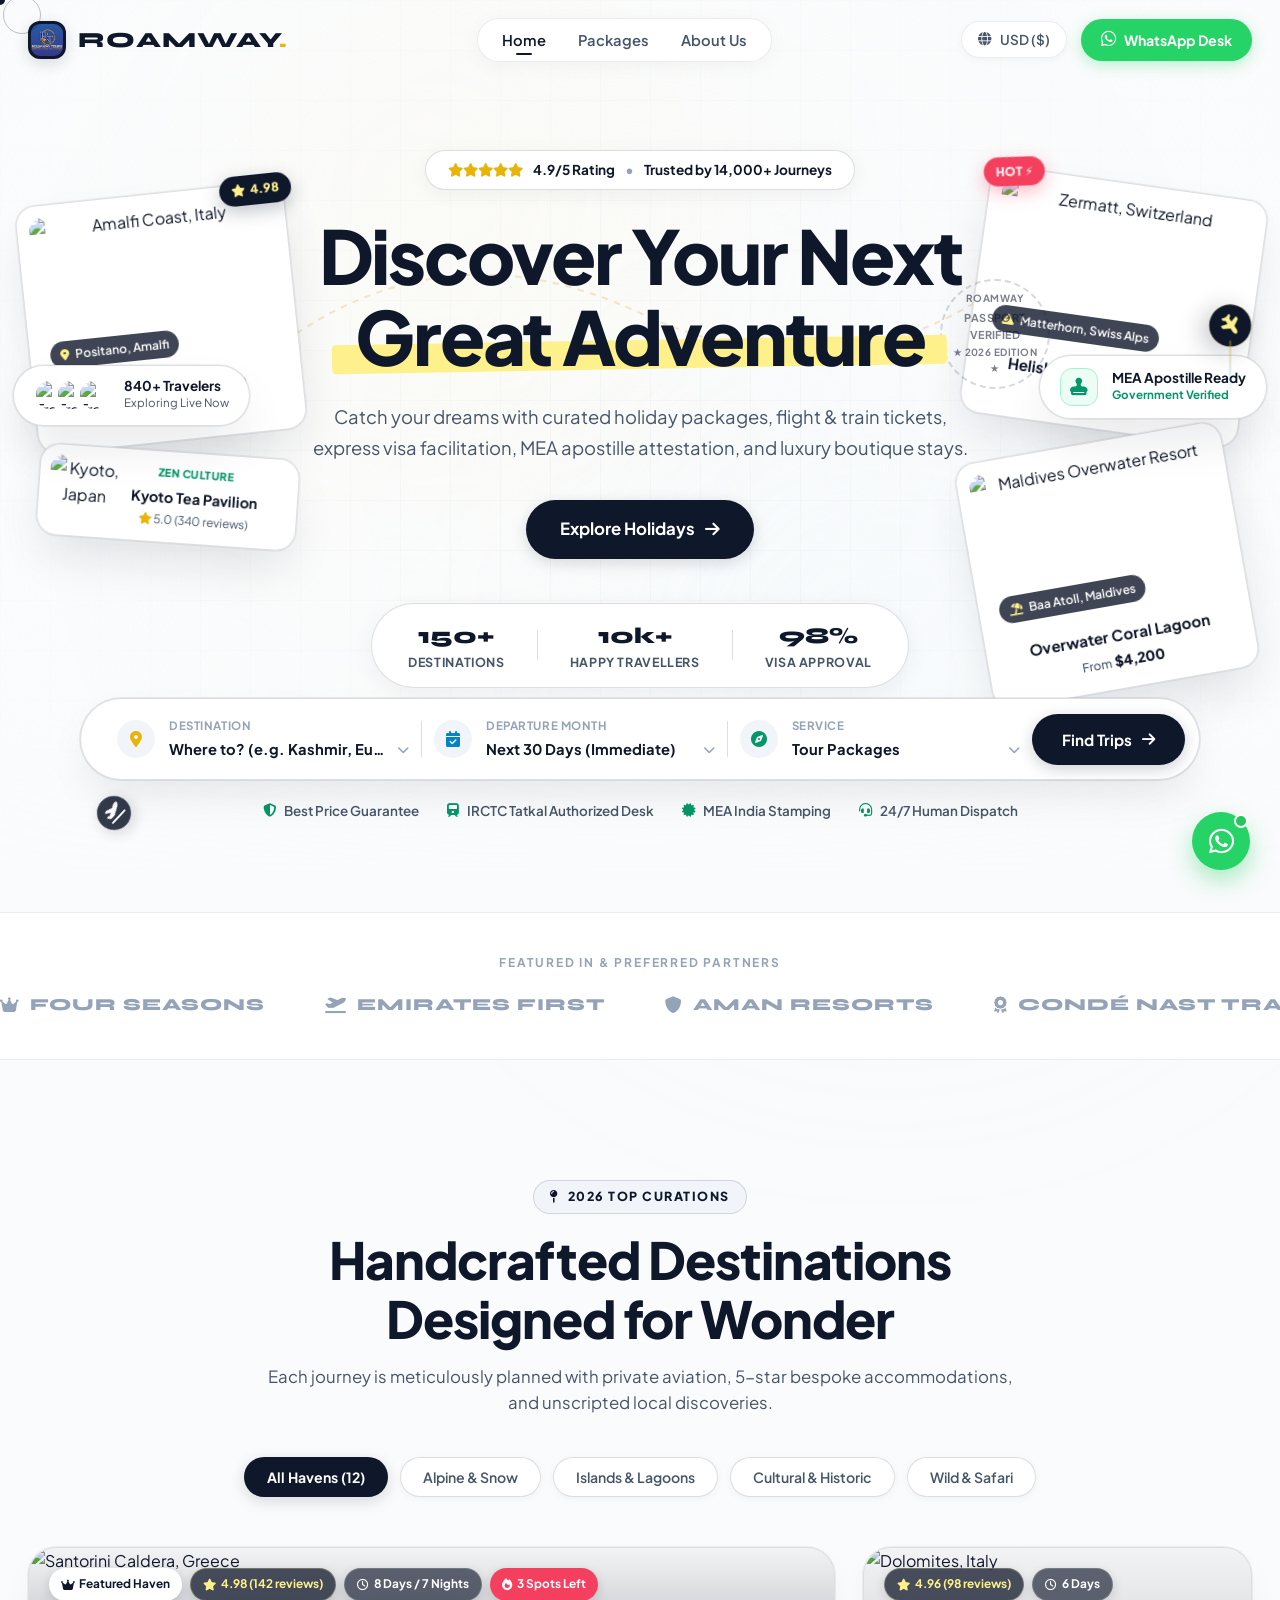
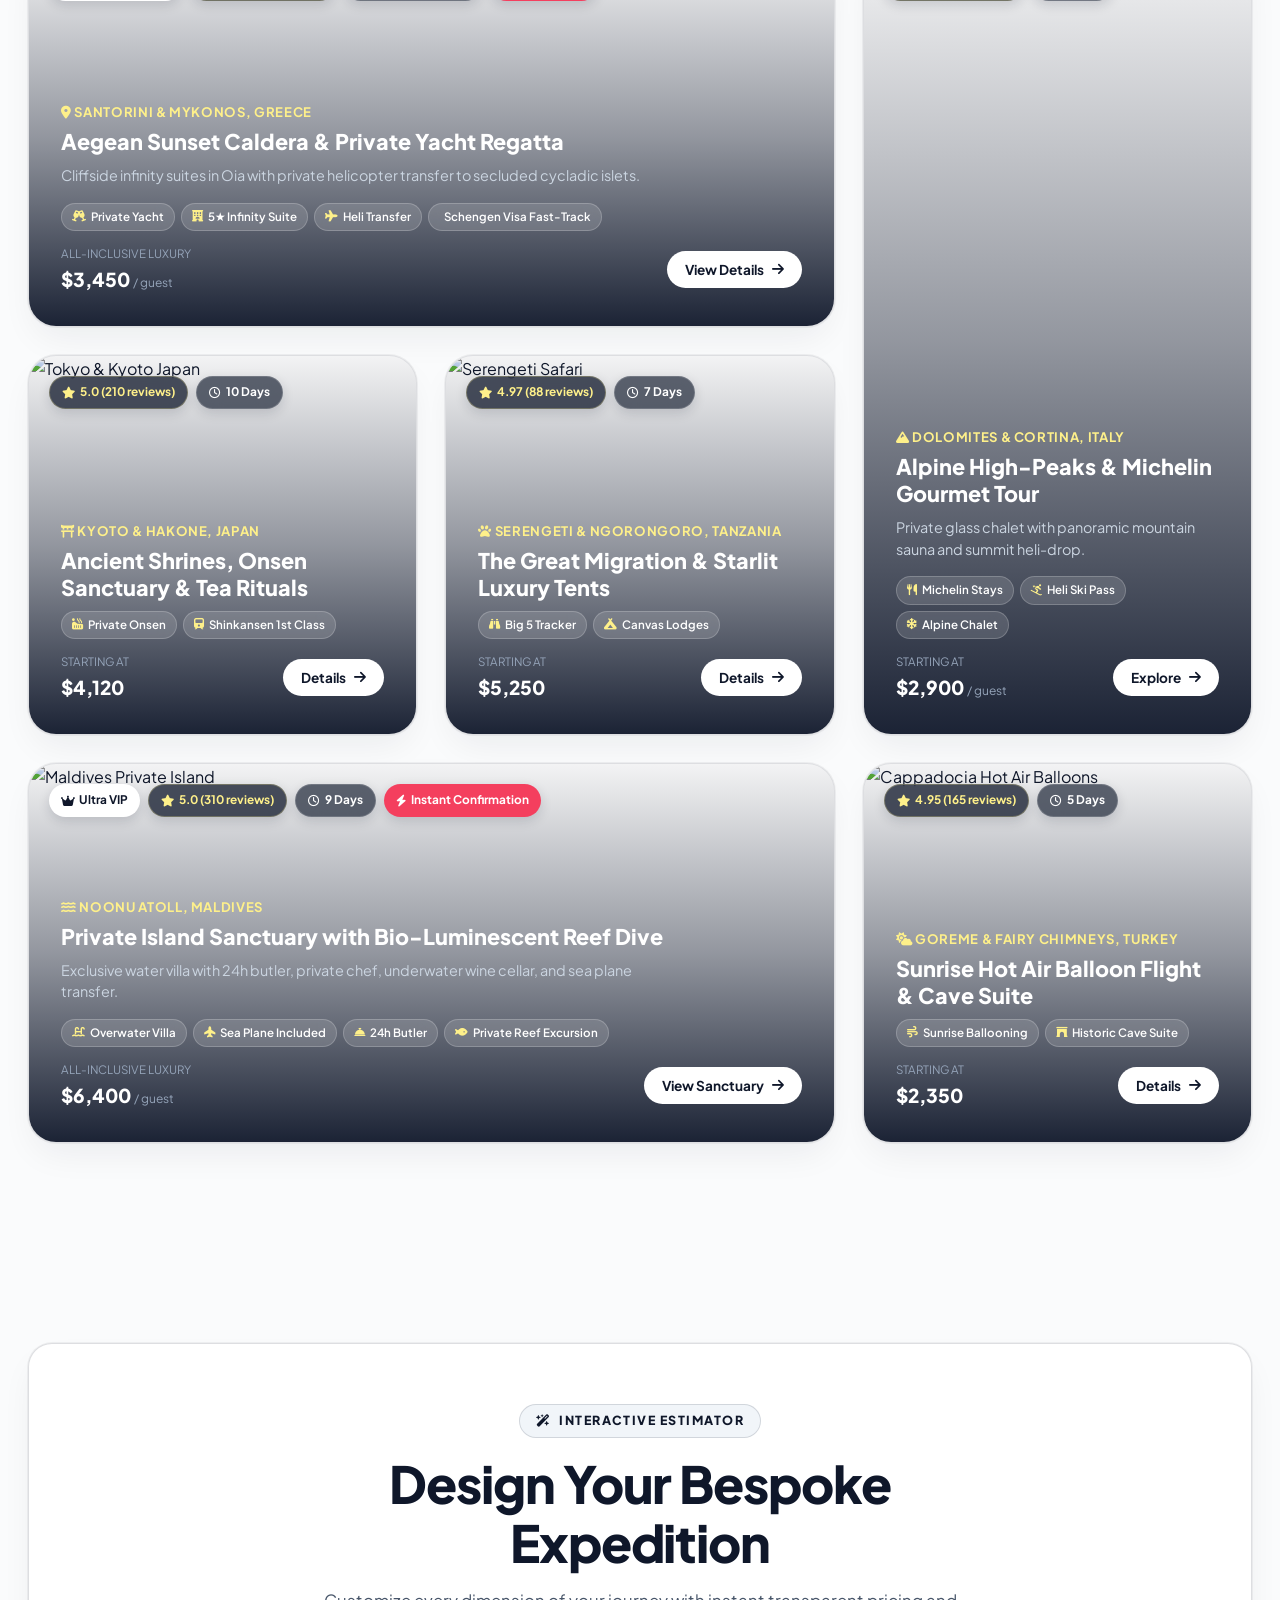
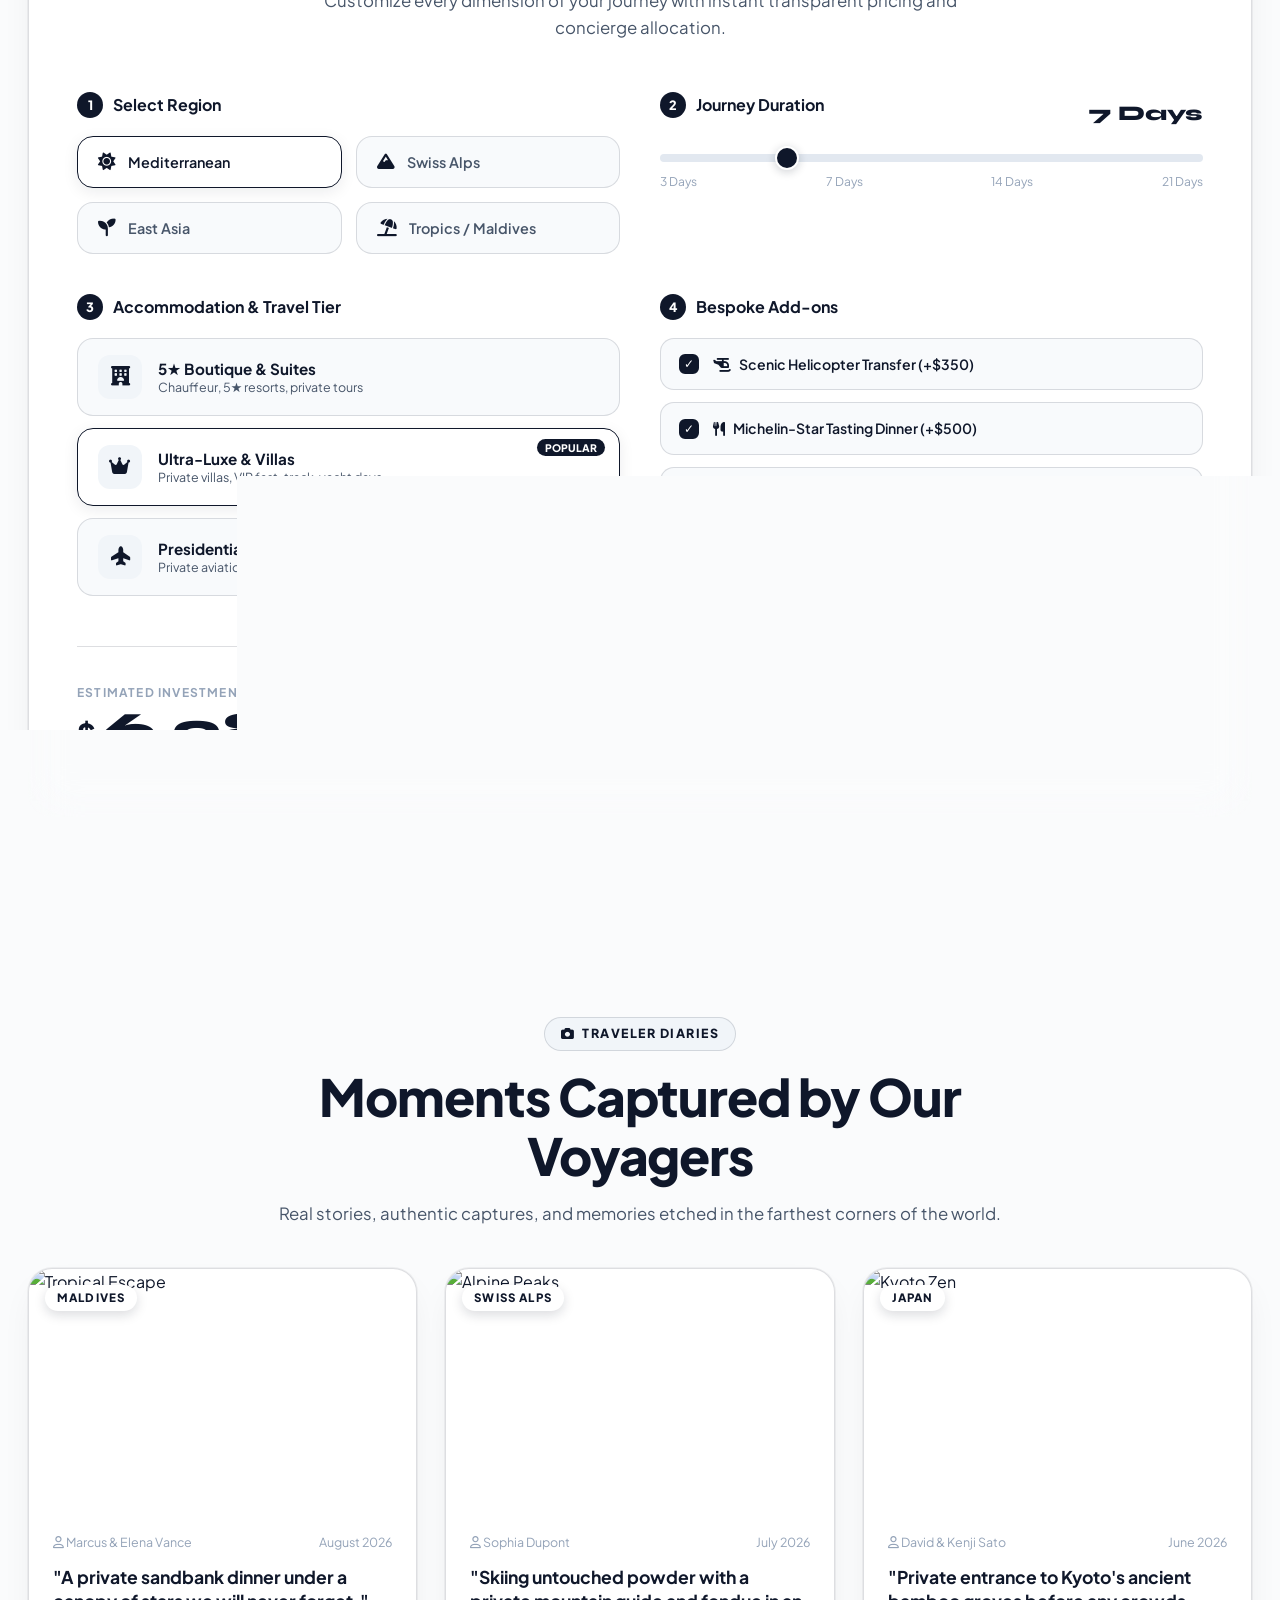
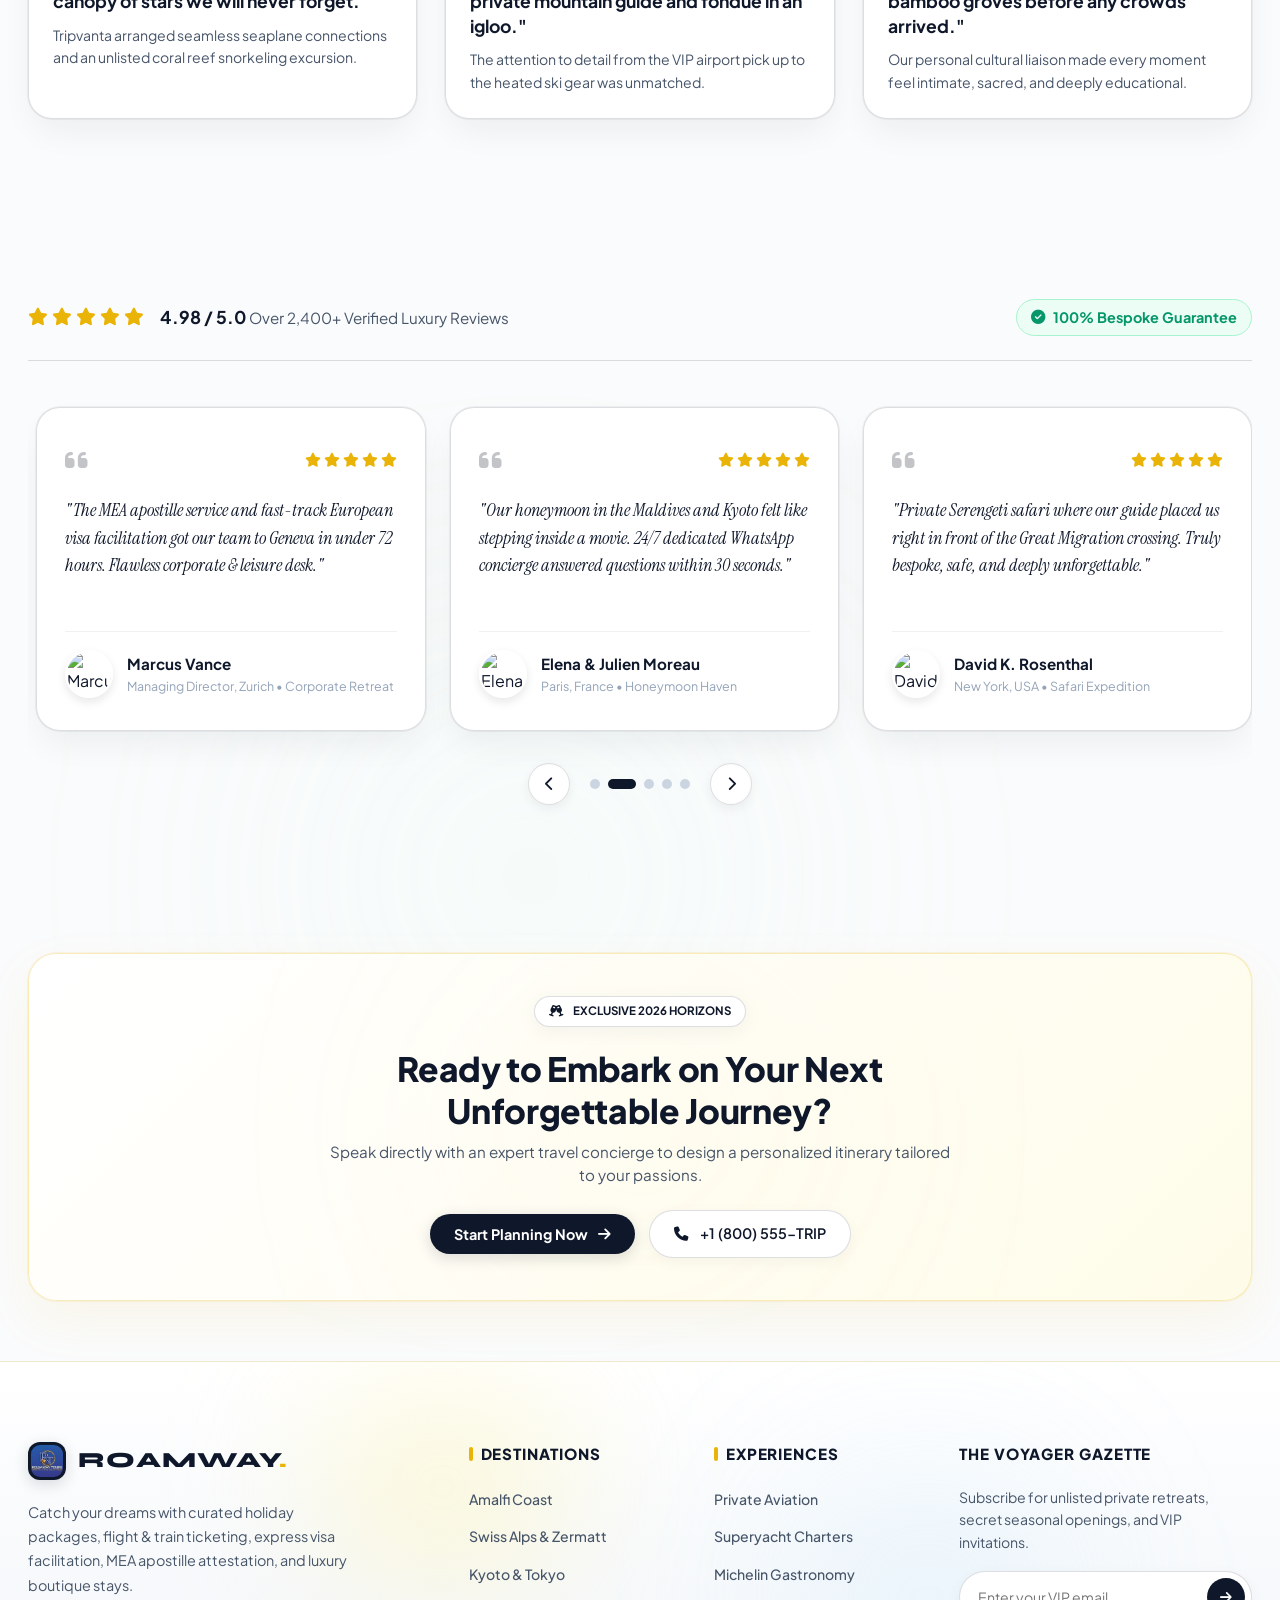
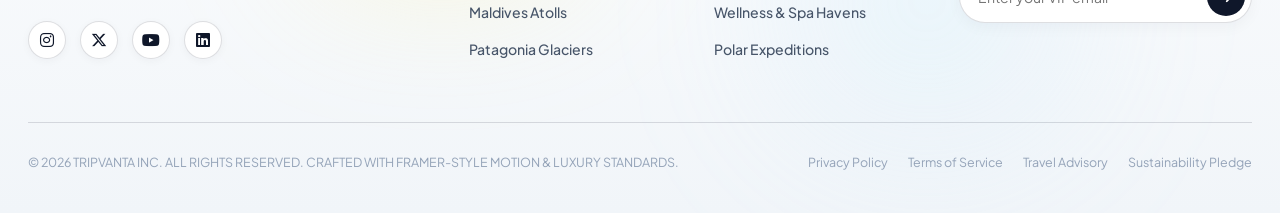
==== commit 8f245043: "style: remove outer container card from testimonials section and elevate individual review cards" ====
--- a/index.html
+++ b/index.html
@@ -950,7 +950,7 @@
     <section class="reviews-section" id="reviews">
       <div class="section-container">
         
-        <div class="reviews-banner glass-card">
+        <div class="reviews-banner">
           <div class="reviews-top-row">
             <div class="trust-score">
               <div class="stars"><i class="fa-solid fa-star"></i><i class="fa-solid fa-star"></i><i class="fa-solid fa-star"></i><i class="fa-solid fa-star"></i><i class="fa-solid fa-star"></i></div>
--- a/styles/main.css
+++ b/styles/main.css
@@ -2530,17 +2530,17 @@
    ========================================================================== */
 
 .reviews-section {
-  padding: 90px 0;
+  padding: 80px 0;
   position: relative;
   z-index: 10;
 }
 
 .reviews-banner {
-  padding: 44px 36px 40px;
-  background: #ffffff;
-  border: 1px solid var(--border-glass-bright);
-  border-radius: 32px;
-  box-shadow: 0 20px 50px rgba(15, 23, 42, 0.05);
+  padding: 0;
+  background: transparent;
+  border: none;
+  border-radius: 0;
+  box-shadow: none;
 }
 
 .reviews-top-row {
@@ -2549,7 +2549,7 @@
   align-items: center;
   border-bottom: 1px solid var(--border-glass-bright);
   padding-bottom: 24px;
-  margin-bottom: 32px;
+  margin-bottom: 36px;
   flex-wrap: wrap;
   gap: 16px;
 }
@@ -2594,33 +2594,34 @@
   position: relative;
   overflow: hidden;
   width: 100%;
+  padding: 10px 4px 18px;
 }
 
 .testimonials-track {
   display: flex;
-  gap: 20px;
+  gap: 24px;
   transition: transform 0.6s cubic-bezier(0.16, 1, 0.3, 1);
   will-change: transform;
 }
 
 .testimonial-slide-card {
-  flex: 0 0 calc(33.333% - 13.5px);
-  min-width: calc(33.333% - 13.5px);
-  background: #f8fafc;
+  flex: 0 0 calc(33.333% - 16px);
+  min-width: calc(33.333% - 16px);
+  background: #ffffff;
   border: 1px solid var(--border-glass-bright);
-  border-radius: 22px;
-  padding: 26px 22px;
+  border-radius: 24px;
+  padding: 32px 28px;
   display: flex;
   flex-direction: column;
   justify-content: space-between;
-  box-shadow: 0 4px 20px rgba(15, 23, 42, 0.03);
-  transition: transform 0.3s ease, box-shadow 0.3s ease, border-color 0.3s ease;
+  box-shadow: var(--shadow-card);
+  transition: transform 0.35s var(--ease-spring), box-shadow 0.35s ease, border-color 0.3s ease;
 }
 
 .testimonial-slide-card:hover {
-  transform: translateY(-4px);
+  transform: translateY(-6px);
   border-color: #0f172a;
-  box-shadow: 0 16px 35px rgba(15, 23, 42, 0.08);
+  box-shadow: 0 20px 45px rgba(15, 23, 42, 0.1);
 }
 
 .slide-header {
